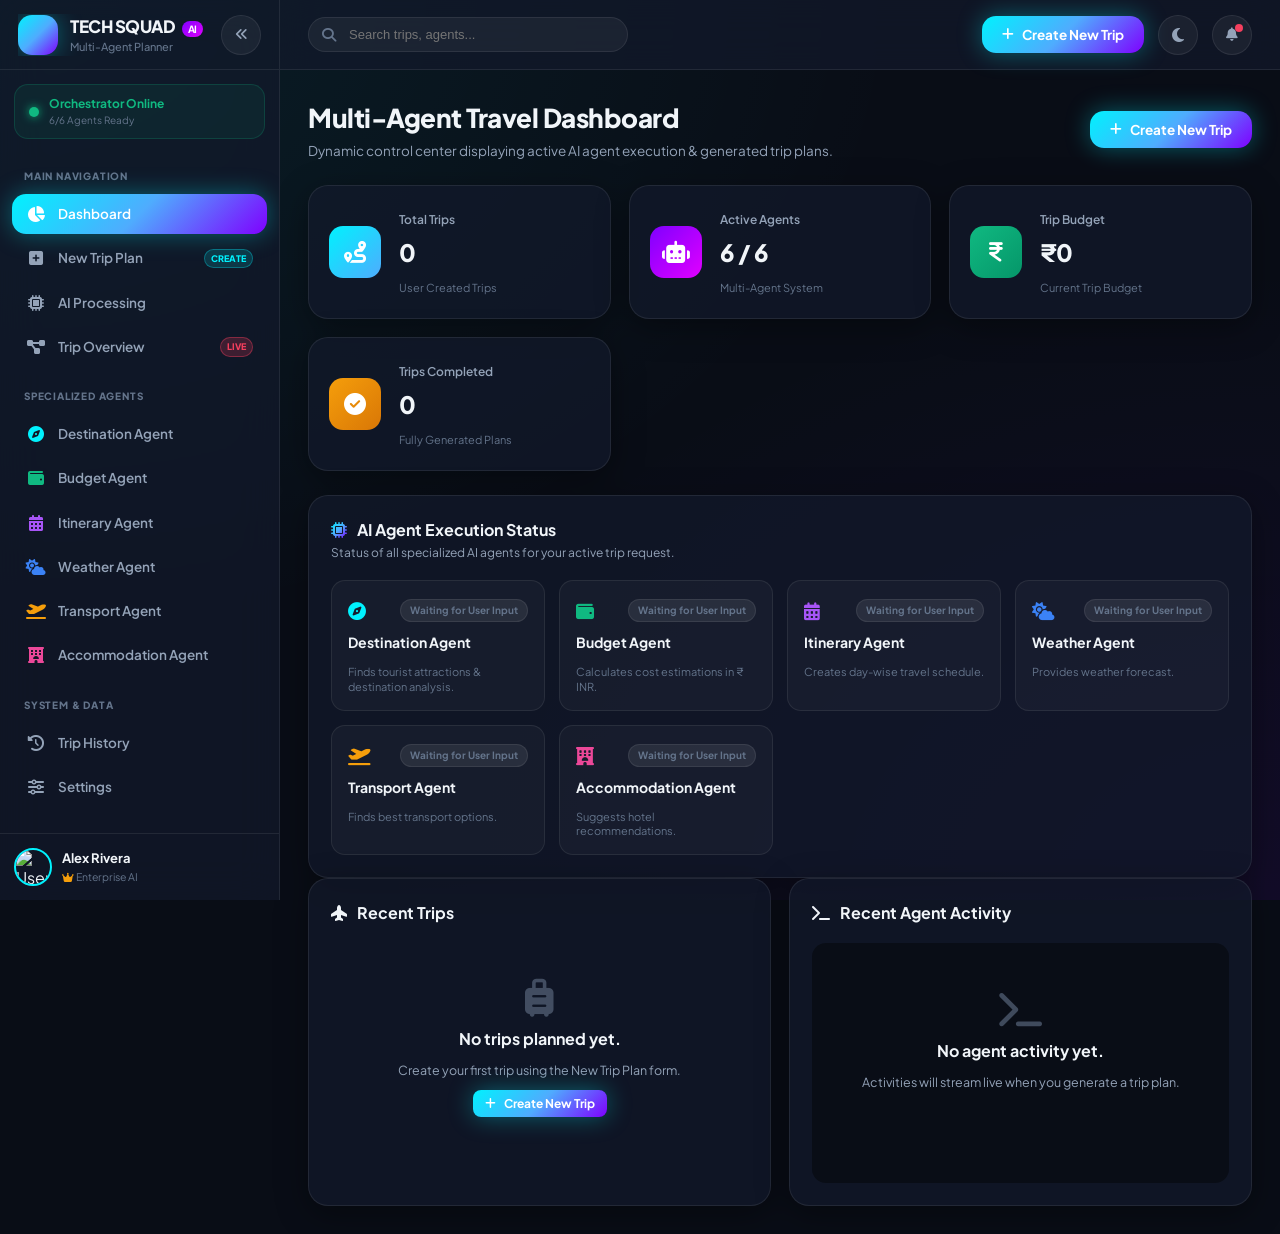
==== frontend/index.html @ a3b78dc8 "Initial commit: Travel Planning AI Multi-Agent SaaS application with TECH SQUAD branding" ====
<!DOCTYPE html>
<html lang="en" data-theme="dark">
<head>
  <meta charset="UTF-8">
  <meta name="viewport" content="width=device-width, initial-scale=1.0">
  <title>Travel Planning using Agentic AI | Enterprise Multi-Agent SaaS</title>
  <meta name="description" content="AI-Powered Multi-Agent Travel Planner coordinating Destination, Budget, Itinerary, Weather, Transport, and Accommodation AI agents.">
  
  <!-- Fonts -->
  <link rel="preconnect" href="https://fonts.googleapis.com">
  <link rel="preconnect" href="https://fonts.gstatic.com" crossorigin>
  <link href="https://fonts.googleapis.com/css2?family=Plus+Jakarta+Sans:wght@300;400;500;600;700;800&family=JetBrains+Mono:wght@400;500;600&display=swap" rel="stylesheet">
  
  <!-- FontAwesome Icons -->
  <link rel="stylesheet" href="https://cdnjs.cloudflare.com/ajax/libs/font-awesome/6.5.1/css/all.min.css">
  
  <!-- Leaflet CSS for Satellite Maps -->
  <link rel="stylesheet" href="https://unpkg.com/leaflet@1.9.4/dist/leaflet.css" integrity="sha256-p4NxAoJBhIIN+hmNHrzRCf9tD/miZyoHS5obTRR9BMY=" crossorigin=""/>
  
  <!-- Custom Styles -->
  <link rel="stylesheet" href="styles.css">
</head>
<body>

  <!-- App Wrapper -->
  <div class="app-layout">
    
    <!-- SIDEBAR MENU -->
    <aside class="sidebar" id="sidebar">
      <div class="sidebar-header">
        <div class="logo-box">
          <div class="logo-icon"><i class="fa-solid fa-brain-circuit"></i></div>
          <div class="logo-text">
            <span class="brand-title">TECH SQUAD <span class="badge-ai">AI</span></span>
            <span class="brand-subtitle">Multi-Agent Planner</span>
          </div>
        </div>
        <button class="btn-icon sidebar-toggle" id="sidebarToggleBtn" title="Toggle Sidebar">
          <i class="fa-solid fa-angles-left"></i>
        </button>
      </div>

      <div class="sidebar-status-banner">
        <div class="status-indicator online"></div>
        <div class="status-info">
          <span class="status-title">Orchestrator Online</span>
          <span class="status-sub">6/6 Agents Ready</span>
        </div>
      </div>

      <nav class="sidebar-nav">
        <div class="nav-section">
          <span class="nav-section-title">MAIN NAVIGATION</span>
          <a href="#" class="nav-item active" data-view="dashboard">
            <i class="fa-solid fa-chart-pie nav-icon"></i>
            <span class="nav-label">Dashboard</span>
          </a>
          <a href="#" class="nav-item" data-view="new-plan">
            <i class="fa-solid fa-square-plus nav-icon text-cyan"></i>
            <span class="nav-label">New Trip Plan</span>
            <span class="badge-live" style="background: rgba(0,242,254,0.15); color: var(--color-primary); border-color: rgba(0,242,254,0.3);">CREATE</span>
          </a>
          <a href="#" class="nav-item" data-view="processing">
            <i class="fa-solid fa-microchip nav-icon text-cyan"></i>
            <span class="nav-label">AI Processing</span>
          </a>
          <a href="#" class="nav-item" data-view="controller">
            <i class="fa-solid fa-diagram-project nav-icon"></i>
            <span class="nav-label">Trip Overview</span>
            <span class="badge-live">LIVE</span>
          </a>
        </div>

        <div class="nav-section">
          <span class="nav-section-title">SPECIALIZED AGENTS</span>
          <a href="#" class="nav-item" data-view="agent-destination">
            <i class="fa-solid fa-compass nav-icon agent-color-dest"></i>
            <span class="nav-label">Destination Agent</span>
          </a>
          <a href="#" class="nav-item" data-view="agent-budget">
            <i class="fa-solid fa-wallet nav-icon agent-color-budget"></i>
            <span class="nav-label">Budget Agent</span>
          </a>
          <a href="#" class="nav-item" data-view="agent-itinerary">
            <i class="fa-solid fa-calendar-days nav-icon agent-color-itin"></i>
            <span class="nav-label">Itinerary Agent</span>
          </a>
          <a href="#" class="nav-item" data-view="agent-weather">
            <i class="fa-solid fa-cloud-sun nav-icon agent-color-weather"></i>
            <span class="nav-label">Weather Agent</span>
          </a>
          <a href="#" class="nav-item" data-view="agent-transport">
            <i class="fa-solid fa-plane-departure nav-icon agent-color-transport"></i>
            <span class="nav-label">Transport Agent</span>
          </a>
          <a href="#" class="nav-item" data-view="agent-accommodation">
            <i class="fa-solid fa-hotel nav-icon agent-color-hotel"></i>
            <span class="nav-label">Accommodation Agent</span>
          </a>
        </div>

        <div class="nav-section">
          <span class="nav-section-title">SYSTEM & DATA</span>
          <a href="#" class="nav-item" data-view="history">
            <i class="fa-solid fa-clock-rotate-left nav-icon"></i>
            <span class="nav-label">Trip History</span>
          </a>
          <a href="#" class="nav-item" data-view="settings">
            <i class="fa-solid fa-sliders nav-icon"></i>
            <span class="nav-label">Settings</span>
          </a>
        </div>
      </nav>

      <div class="sidebar-footer">
        <div class="user-pill">
          <img src="https://images.unsplash.com/photo-1534528741775-53994a69daeb?w=100&auto=format&fit=crop&q=80" alt="User Avatar" class="user-avatar">
          <div class="user-meta">
            <span class="user-name">Alex Rivera</span>
            <span class="user-plan"><i class="fa-solid fa-crown gold-icon"></i> Enterprise AI</span>
          </div>
        </div>
      </div>
    </aside>

    <!-- MAIN CONTENT AREA -->
    <main class="main-content">
      
      <!-- TOP NAVBAR -->
      <header class="top-navbar">
        <div class="navbar-left">
          <button class="mobile-menu-btn" id="mobileMenuBtn">
            <i class="fa-solid fa-bars"></i>
          </button>
          <div class="search-bar-wrapper">
            <i class="fa-solid fa-magnifying-glass search-icon"></i>
            <input type="text" id="globalSearchInput" placeholder="Search trips, agents..." />
          </div>
        </div>

        <div class="navbar-right">
          <button class="btn btn-primary-gradient header-action-btn nav-trigger" data-target="new-plan">
            <i class="fa-solid fa-plus"></i>
            <span>Create New Trip</span>
          </button>

          <div class="theme-toggle-box" id="themeToggleBtn" title="Toggle Dark/Light Mode">
            <i class="fa-solid fa-moon dark-icon"></i>
            <i class="fa-solid fa-sun light-icon"></i>
          </div>

          <div class="notification-dropdown-wrapper">
            <button class="btn-icon icon-badge" id="notificationBtn" title="Notifications">
              <i class="fa-solid fa-bell"></i>
              <span class="badge-dot"></span>
            </button>
          </div>
        </div>
      </header>

      <!-- VIEWS CONTAINER -->
      <div class="view-viewport">

        <!-- 0. NEW TRIP PLAN PAGE (ENTERPRISE TRAVEL BOOKING UI) -->
        <section class="app-view" id="view-new-plan">
          <div class="view-header-enterprise">
            <div class="header-left">
              <div class="title-with-badge">
                <h1 class="view-title">New Trip Plan</h1>
                <span class="badge-enterprise"><i class="fa-solid fa-bolt"></i> Enterprise AI Booking UI</span>
              </div>
              <p class="view-subtitle">Customize your trip preferences. Completed in under 60 seconds with Multi-Agent AI.</p>
            </div>
            <div class="header-right-stats">
              <div class="quick-stat-pill">
                <i class="fa-solid fa-clock-rotate-left"></i>
                <span>Est. Time: <strong>&lt; 1 min</strong></span>
              </div>
              <div class="quick-stat-pill cyan-glow">
                <i class="fa-solid fa-microchip"></i>
                <span>6 AI Agents Online</span>
              </div>
            </div>
          </div>

          <!-- Two Column Main Grid -->
          <div class="new-plan-grid">
            
            <!-- LEFT COLUMN: COMPACT FORM WITH 4 SECTIONS -->
            <div class="new-plan-form-column">
              
              <!-- SECTION 1: TRIP DETAILS -->
              <div class="glass-card form-section-card-compact section-glow-blue">
                <div class="section-card-header">
                  <div class="section-badge-num">1</div>
                  <div>
                    <h3 class="section-card-title">Trip Details</h3>
                    <p class="section-card-sub">Choose your target destination &amp; trip duration</p>
                  </div>
                </div>

                <div class="form-grid-2 mt-3">
                  <!-- Destination Input -->
                  <div class="form-group">
                    <label class="form-label-compact"><i class="fa-solid fa-location-dot icon-gradient"></i> Destination</label>
                    <div class="input-with-icon">
                      <i class="fa-solid fa-magnifying-glass input-icon-left"></i>
                      <input type="text" id="npDestination" class="form-control-compact" placeholder="e.g. Goa, Manali, Paris..." value="" autocomplete="off">
                    </div>
                    <!-- Popular Destination Chips -->
                    <div class="popular-dest-wrapper mt-2">
                      <span class="chips-label">Popular:</span>
                      <div class="chips-row" id="popularDestChips">
                        <button type="button" class="dest-chip" data-dest="Goa"><i class="fa-solid fa-umbrella-beach"></i> Goa</button>
                        <button type="button" class="dest-chip" data-dest="Manali"><i class="fa-solid fa-mountain"></i> Manali</button>
                        <button type="button" class="dest-chip" data-dest="Kerala"><i class="fa-solid fa-water"></i> Kerala</button>
                        <button type="button" class="dest-chip" data-dest="Jaipur"><i class="fa-solid fa-chess-castle"></i> Jaipur</button>
                        <button type="button" class="dest-chip" data-dest="Udaipur"><i class="fa-solid fa-synagogue"></i> Udaipur</button>
                      </div>
                    </div>
                  </div>

                  <!-- Number of Days Stepper -->
                  <div class="form-group">
                    <label class="form-label-compact"><i class="fa-solid fa-calendar-days icon-gradient"></i> Number of Days</label>
                    <div class="stepper-box">
                      <button type="button" class="btn-stepper" id="btnDaysMinus" title="Decrease days"><i class="fa-solid fa-minus"></i></button>
                      <input type="number" id="npDays" class="stepper-input" value="5" min="1" max="14" readonly>
                      <button type="button" class="btn-stepper" id="btnDaysPlus" title="Increase days"><i class="fa-solid fa-plus"></i></button>
                    </div>
                    <span class="stepper-hint">Min 1 • Max 14 Days</span>
                  </div>
                </div>
              </div>

              <!-- SECTION 2: BUDGET & TRAVELERS -->
              <div class="glass-card form-section-card-compact section-glow-purple mt-3">
                <div class="section-card-header">
                  <div class="section-badge-num badge-purple">2</div>
                  <div>
                    <h3 class="section-card-title">Budget &amp; Travelers</h3>
                    <p class="section-card-sub">Set estimated expenditure and group size</p>
                  </div>
                </div>

                <div class="form-grid-2 mt-3">
                  <!-- Budget Input -->
                  <div class="form-group">
                    <label class="form-label-compact"><i class="fa-solid fa-indian-rupee-sign icon-gradient-purple"></i> Budget (INR ₹)</label>
                    <div class="input-with-icon">
                      <span class="currency-symbol">₹</span>
                      <input type="number" id="npBudget" class="form-control-compact pl-currency" placeholder="Enter budget" value="50000" step="5000" min="5000">
                    </div>
                    <!-- Budget Preset Buttons -->
                    <div class="budget-presets-row mt-2" id="budgetPresets">
                      <button type="button" class="preset-btn" data-value="20000">₹20,000</button>
                      <button type="button" class="preset-btn" data-value="35000">₹35,000</button>
                      <button type="button" class="preset-btn active" data-value="50000">₹50,000</button>
                      <button type="button" class="preset-btn" data-value="75000">₹75,000</button>
                      <button type="button" class="preset-btn" data-value="100000">₹1,00,000</button>
                    </div>
                  </div>

                  <!-- Travelers Stepper -->
                  <div class="form-group">
                    <label class="form-label-compact"><i class="fa-solid fa-users icon-gradient-purple"></i> Travelers</label>
                    <div class="stepper-box">
                      <button type="button" class="btn-stepper" id="btnTravelersMinus" title="Decrease travelers"><i class="fa-solid fa-minus"></i></button>
                      <input type="number" id="npTravelers" class="stepper-input" value="2" min="1" max="20" readonly>
                      <button type="button" class="btn-stepper" id="btnTravelersPlus" title="Increase travelers"><i class="fa-solid fa-plus"></i></button>
                    </div>
                    <span class="stepper-hint">Solo, Couple or Group</span>
                  </div>
                </div>
              </div>

              <!-- SECTION 3: TRAVEL STYLE -->
              <div class="glass-card form-section-card-compact section-glow-cyan mt-3">
                <div class="section-card-header">
                  <div class="section-badge-num badge-cyan">3</div>
                  <div>
                    <h3 class="section-card-title">Travel Style</h3>
                    <p class="section-card-sub">Select your comfort &amp; experience tier (Select 1)</p>
                  </div>
                </div>

                <div class="travel-style-cards-grid mt-3" id="travelStyleCards">
                  <div class="style-card" data-style="Budget">
                    <div class="style-card-radio"></div>
                    <div class="style-card-icon"><i class="fa-solid fa-piggy-bank"></i></div>
                    <div class="style-card-info">
                      <h4 class="style-card-title">Budget</h4>
                      <p class="style-card-desc">Cost-effective stays, local transport &amp; street food delights.</p>
                    </div>
                  </div>

                  <div class="style-card active" data-style="Standard">
                    <div class="style-card-radio"><i class="fa-solid fa-check"></i></div>
                    <div class="style-card-icon"><i class="fa-solid fa-plane"></i></div>
                    <div class="style-card-info">
                      <h4 class="style-card-title">Standard</h4>
                      <p class="style-card-desc">Balanced comfort 3-4★ hotels &amp; private cabs.</p>
                    </div>
                  </div>

                  <div class="style-card" data-style="Luxury">
                    <div class="style-card-radio"></div>
                    <div class="style-card-icon"><i class="fa-solid fa-crown"></i></div>
                    <div class="style-card-info">
                      <h4 class="style-card-title">Luxury</h4>
                      <p class="style-card-desc">5★ Resorts, VIP private transfers &amp; fine dining.</p>
                    </div>
                  </div>
                </div>
              </div>

              <!-- SECTION 4: INTERESTS -->
              <div class="glass-card form-section-card-compact section-glow-pink mt-3">
                <div class="section-card-header">
                  <div class="section-badge-num badge-pink">4</div>
                  <div class="header-flex-between flex-1">
                    <div>
                      <h3 class="section-card-title">Interests</h3>
                      <p class="section-card-sub">Select your favorite activities (Maximum 5)</p>
                    </div>
                    <span class="selection-counter-badge" id="interestsCounter">0 / 5 selected</span>
                  </div>
                </div>

                <div class="interests-chips-grid mt-3" id="interestsContainer">
                  <button type="button" class="interest-chip" data-interest="Nature"><i class="fa-solid fa-tree"></i> Nature</button>
                  <button type="button" class="interest-chip" data-interest="Adventure"><i class="fa-solid fa-person-hiking"></i> Adventure</button>
                  <button type="button" class="interest-chip" data-interest="Beach"><i class="fa-solid fa-umbrella-beach"></i> Beach</button>
                  <button type="button" class="interest-chip" data-interest="Food"><i class="fa-solid fa-utensils"></i> Food</button>
                  <button type="button" class="interest-chip" data-interest="Shopping"><i class="fa-solid fa-bag-shopping"></i> Shopping</button>
                  <button type="button" class="interest-chip" data-interest="Photography"><i class="fa-solid fa-camera"></i> Photography</button>
                  <button type="button" class="interest-chip" data-interest="Historical"><i class="fa-solid fa-landmark"></i> Historical</button>
                  <button type="button" class="interest-chip" data-interest="Nightlife"><i class="fa-solid fa-martini-glass-citrus"></i> Nightlife</button>
                  <button type="button" class="interest-chip" data-interest="Wildlife"><i class="fa-solid fa-hippo"></i> Wildlife</button>
                </div>
              </div>

              <!-- FORM VALIDATION ALERT BOX -->
              <div id="npValidationAlert" class="validation-alert-banner mt-3" style="display: none;"></div>

              <!-- SINGLE PRIMARY SUBMIT BUTTON -->
              <div class="new-plan-bottom-bar mt-4">
                <button class="btn btn-primary-gradient btn-lg glow-btn generate-submit-btn w-100" id="npGenerateBtn">
                  <i class="fa-solid fa-wand-magic-sparkles"></i> Generate AI Travel Plan
                </button>
              </div>

            </div>

            <!-- RIGHT PANEL: 6 AI AGENT CARDS -->
            <div class="new-plan-right-panel">
              <div class="agents-ready-list">
                <div class="glass-card ready-agent-card">
                  <div class="ready-agent-left">
                    <span class="agent-icon agent-color-dest"><i class="fa-solid fa-compass"></i></span>
                    <div>
                      <h4 class="ready-agent-title">Destination Agent</h4>
                      <p class="ready-agent-desc">Attractions &amp; scenic spot analysis</p>
                    </div>
                  </div>
                  <span class="status-pill-ready"><i class="fa-solid fa-circle"></i> Ready</span>
                </div>

                <div class="glass-card ready-agent-card">
                  <div class="ready-agent-left">
                    <span class="agent-icon agent-color-budget"><i class="fa-solid fa-wallet"></i></span>
                    <div>
                      <h4 class="ready-agent-title">Budget Agent</h4>
                      <p class="ready-agent-desc">Calculates cost estimations in ₹ INR</p>
                    </div>
                  </div>
                  <span class="status-pill-ready"><i class="fa-solid fa-circle"></i> Ready</span>
                </div>

                <div class="glass-card ready-agent-card">
                  <div class="ready-agent-left">
                    <span class="agent-icon agent-color-itin"><i class="fa-solid fa-calendar-days"></i></span>
                    <div>
                      <h4 class="ready-agent-title">Itinerary Agent</h4>
                      <p class="ready-agent-desc">Creates day-wise travel schedule</p>
                    </div>
                  </div>
                  <span class="status-pill-ready"><i class="fa-solid fa-circle"></i> Ready</span>
                </div>

                <div class="glass-card ready-agent-card">
                  <div class="ready-agent-left">
                    <span class="agent-icon agent-color-weather"><i class="fa-solid fa-cloud-sun"></i></span>
                    <div>
                      <h4 class="ready-agent-title">Weather Agent</h4>
                      <p class="ready-agent-desc">Provides micro-climate forecast</p>
                    </div>
                  </div>
                  <span class="status-pill-ready"><i class="fa-solid fa-circle"></i> Ready</span>
                </div>

                <div class="glass-card ready-agent-card">
                  <div class="ready-agent-left">
                    <span class="agent-icon agent-color-transport"><i class="fa-solid fa-plane-departure"></i></span>
                    <div>
                      <h4 class="ready-agent-title">Transport Agent</h4>
                      <p class="ready-agent-desc">Finds optimal flight/train routes</p>
                    </div>
                  </div>
                  <span class="status-pill-ready"><i class="fa-solid fa-circle"></i> Ready</span>
                </div>

                <div class="glass-card ready-agent-card">
                  <div class="ready-agent-left">
                    <span class="agent-icon agent-color-hotel"><i class="fa-solid fa-hotel"></i></span>
                    <div>
                      <h4 class="ready-agent-title">Accommodation Agent</h4>
                      <p class="ready-agent-desc">Matches top hotel recommendations</p>
                    </div>
                  </div>
                  <span class="status-pill-ready"><i class="fa-solid fa-circle"></i> Ready</span>
                </div>
              </div>
            </div>

          </div>
        </section>

        <!-- PAGE 2: PROFESSIONAL AI PROCESSING SCREEN -->
        <section class="app-view" id="view-processing">
          <div class="processing-page-container">
            
            <div class="processing-header text-center">
              <span class="badge-live mb-2" style="background: rgba(0,242,254,0.15); color: var(--color-primary); border-color: rgba(0,242,254,0.3);">
                <i class="fa-solid fa-brain-circuit fa-spin"></i> MULTI-AGENT EXECUTION IN PROGRESS
              </span>
              <h1 class="processing-title">Creating Your AI Travel Plan</h1>
              <p class="processing-subtitle">Our Multi-Agent AI System is analyzing your trip.</p>
            </div>

            <!-- Large Circular Loading Animation -->
            <div class="circular-loader-wrapper mt-4">
              <div class="circular-loader-ring">
                <div class="inner-pulse"></div>
                <div class="loader-content">
                  <i class="fa-solid fa-brain-circuit loader-brain-icon"></i>
                  <span class="loader-pct font-mono" id="procProgressPct">0%</span>
                </div>
              </div>
            </div>

            <!-- Progress Bar (0% -> 100%) -->
            <div class="proc-progress-container mt-4">
              <div class="proc-progress-bar-track">
                <div class="proc-progress-bar-fill" id="procProgressBar" style="width: 0%;"></div>
              </div>
              <div class="proc-progress-meta font-mono mt-2">
                <span id="procStatusText">Initializing Multi-Agent Controller...</span>
                <span id="procTripIdTag" class="text-cyan">Trip ID: --</span>
              </div>
            </div>

            <!-- Six Agents + Controller Workflow Execution Grid -->
            <div class="agents-processing-grid mt-5">
              
              <!-- 1. Multi-Agent Controller -->
              <div class="glass-card proc-agent-card waiting" id="proc-agent-controller">
                <div class="proc-agent-header">
                  <div class="proc-agent-left">
                    <span class="proc-agent-icon cyan-gradient"><i class="fa-solid fa-diagram-project"></i></span>
                    <div>
                      <h4 class="proc-agent-name">Multi-Agent Controller</h4>
                      <span class="proc-agent-sub">System Orchestrator</span>
                    </div>
                  </div>
                  <div class="proc-agent-state" id="proc-state-controller">
                    <span class="state-pill state-waiting"><i class="fa-regular fa-clock"></i> Waiting</span>
                  </div>
                </div>
              </div>

              <!-- 2. Destination Agent -->
              <div class="glass-card proc-agent-card waiting" id="proc-agent-dest">
                <div class="proc-agent-header">
                  <div class="proc-agent-left">
                    <span class="proc-agent-icon agent-color-dest"><i class="fa-solid fa-compass"></i></span>
                    <div>
                      <h4 class="proc-agent-name">Destination Agent</h4>
                      <span class="proc-agent-sub">Attraction &amp; Landmark Discovery</span>
                    </div>
                  </div>
                  <div class="proc-agent-state" id="proc-state-dest">
                    <span class="state-pill state-waiting"><i class="fa-regular fa-clock"></i> Waiting</span>
                  </div>
                </div>
              </div>

              <!-- 3. Budget Agent -->
              <div class="glass-card proc-agent-card waiting" id="proc-agent-budget">
                <div class="proc-agent-header">
                  <div class="proc-agent-left">
                    <span class="proc-agent-icon agent-color-budget"><i class="fa-solid fa-wallet"></i></span>
                    <div>
                      <h4 class="proc-agent-name">Budget Agent</h4>
                      <span class="proc-agent-sub">Cost Estimation &amp; INR Breakdown</span>
                    </div>
                  </div>
                  <div class="proc-agent-state" id="proc-state-budget">
                    <span class="state-pill state-waiting"><i class="fa-regular fa-clock"></i> Waiting</span>
                  </div>
                </div>
              </div>

              <!-- 4. Weather Agent -->
              <div class="glass-card proc-agent-card waiting" id="proc-agent-weather">
                <div class="proc-agent-header">
                  <div class="proc-agent-left">
                    <span class="proc-agent-icon agent-color-weather"><i class="fa-solid fa-cloud-sun"></i></span>
                    <div>
                      <h4 class="proc-agent-name">Weather Agent</h4>
                      <span class="proc-agent-sub">Climate &amp; Forecast Analysis</span>
                    </div>
                  </div>
                  <div class="proc-agent-state" id="proc-state-weather">
                    <span class="state-pill state-waiting"><i class="fa-regular fa-clock"></i> Waiting</span>
                  </div>
                </div>
              </div>

              <!-- 5. Transport Agent -->
              <div class="glass-card proc-agent-card waiting" id="proc-agent-transport">
                <div class="proc-agent-header">
                  <div class="proc-agent-left">
                    <span class="proc-agent-icon agent-color-transport"><i class="fa-solid fa-plane-departure"></i></span>
                    <div>
                      <h4 class="proc-agent-name">Transport Agent</h4>
                      <span class="proc-agent-sub">Route &amp; Transit Optimization</span>
                    </div>
                  </div>
                  <div class="proc-agent-state" id="proc-state-transport">
                    <span class="state-pill state-waiting"><i class="fa-regular fa-clock"></i> Waiting</span>
                  </div>
                </div>
              </div>

              <!-- 6. Accommodation Agent -->
              <div class="glass-card proc-agent-card waiting" id="proc-agent-hotel">
                <div class="proc-agent-header">
                  <div class="proc-agent-left">
                    <span class="proc-agent-icon agent-color-hotel"><i class="fa-solid fa-hotel"></i></span>
                    <div>
                      <h4 class="proc-agent-name">Accommodation Agent</h4>
                      <span class="proc-agent-sub">Hotel &amp; Resort Selection</span>
                    </div>
                  </div>
                  <div class="proc-agent-state" id="proc-state-hotel">
                    <span class="state-pill state-waiting"><i class="fa-regular fa-clock"></i> Waiting</span>
                  </div>
                </div>
              </div>

              <!-- 7. Itinerary Agent -->
              <div class="glass-card proc-agent-card waiting" id="proc-agent-itin">
                <div class="proc-agent-header">
                  <div class="proc-agent-left">
                    <span class="proc-agent-icon agent-color-itin"><i class="fa-solid fa-calendar-days"></i></span>
                    <div>
                      <h4 class="proc-agent-name">Itinerary Agent</h4>
                      <span class="proc-agent-sub">Day-Wise Schedule Synthesis</span>
                    </div>
                  </div>
                  <div class="proc-agent-state" id="proc-state-itin">
                    <span class="state-pill state-waiting"><i class="fa-regular fa-clock"></i> Waiting</span>
                  </div>
                </div>
              </div>

            </div>

          </div>
        </section>


        <!-- 1. DYNAMIC DASHBOARD VIEW -->
        <section class="app-view active" id="view-dashboard">
          <div class="view-header">
            <div>
              <h1 class="view-title">Multi-Agent Travel Dashboard</h1>
              <p class="view-subtitle">Dynamic control center displaying active AI agent execution & generated trip plans.</p>
            </div>
            <button class="btn btn-primary-gradient nav-trigger" data-target="new-plan">
              <i class="fa-solid fa-plus"></i> Create New Trip
            </button>
          </div>

          <!-- Top Metric Cards -->
          <div class="metrics-grid">
            <div class="glass-card metric-card">
              <div class="metric-icon-box cyan-gradient">
                <i class="fa-solid fa-route"></i>
              </div>
              <div class="metric-body">
                <span class="metric-label">Total Trips</span>
                <div class="metric-value-group">
                  <h2 class="metric-value" id="dashTotalTrips">0</h2>
                </div>
                <span class="metric-sub">User Created Trips</span>
              </div>
            </div>

            <div class="glass-card metric-card">
              <div class="metric-icon-box purple-gradient">
                <i class="fa-solid fa-robot"></i>
              </div>
              <div class="metric-body">
                <span class="metric-label">Active Agents</span>
                <div class="metric-value-group">
                  <h2 class="metric-value" id="dashActiveAgents">6 / 6</h2>
                </div>
                <span class="metric-sub">Multi-Agent System</span>
              </div>
            </div>

            <div class="glass-card metric-card">
              <div class="metric-icon-box emerald-gradient">
                <i class="fa-solid fa-indian-rupee-sign"></i>
              </div>
              <div class="metric-body">
                <span class="metric-label">Trip Budget</span>
                <div class="metric-value-group">
                  <h2 class="metric-value" id="dashTotalBudget">₹0</h2>
                </div>
                <span class="metric-sub">Current Trip Budget</span>
              </div>
            </div>

            <div class="glass-card metric-card">
              <div class="metric-icon-box gold-gradient">
                <i class="fa-solid fa-circle-check"></i>
              </div>
              <div class="metric-body">
                <span class="metric-label">Trips Completed</span>
                <div class="metric-value-group">
                  <h2 class="metric-value" id="dashTripsCompleted">0</h2>
                </div>
                <span class="metric-sub">Fully Generated Plans</span>
              </div>
            </div>
          </div>

          <!-- Active Generated Trip Banner -->
          <div id="dashActiveTripBanner" style="display: none;" class="mb-4">
            <!-- Dynamically populated -->
          </div>

          <!-- AI Agent Execution Status Cards Section -->
          <div class="glass-card section-card">
            <div class="card-header-bar">
              <div>
                <h3 class="card-title"><i class="fa-solid fa-microchip gradient-text"></i> AI Agent Execution Status</h3>
                <p class="card-desc">Status of all specialized AI agents for your active trip request.</p>
              </div>
            </div>

            <div class="agents-status-grid">
              <div class="agent-status-tile" id="dashAgentTile-dest" onclick="switchView('agent-destination')">
                <div class="tile-header">
                  <span class="tile-icon agent-color-dest"><i class="fa-solid fa-compass"></i></span>
                  <span class="status-badge-dynamic waiting" id="dashAgentBadge-dest">Waiting for User Input</span>
                </div>
                <h4 class="tile-title">Destination Agent</h4>
                <p class="tile-desc-sub">Finds tourist attractions & destination analysis.</p>
              </div>

              <div class="agent-status-tile" id="dashAgentTile-budget" onclick="switchView('agent-budget')">
                <div class="tile-header">
                  <span class="tile-icon agent-color-budget"><i class="fa-solid fa-wallet"></i></span>
                  <span class="status-badge-dynamic waiting" id="dashAgentBadge-budget">Waiting for User Input</span>
                </div>
                <h4 class="tile-title">Budget Agent</h4>
                <p class="tile-desc-sub">Calculates cost estimations in ₹ INR.</p>
              </div>

              <div class="agent-status-tile" id="dashAgentTile-itin" onclick="switchView('agent-itinerary')">
                <div class="tile-header">
                  <span class="tile-icon agent-color-itin"><i class="fa-solid fa-calendar-days"></i></span>
                  <span class="status-badge-dynamic waiting" id="dashAgentBadge-itin">Waiting for User Input</span>
                </div>
                <h4 class="tile-title">Itinerary Agent</h4>
                <p class="tile-desc-sub">Creates day-wise travel schedule.</p>
              </div>

              <div class="agent-status-tile" id="dashAgentTile-weather" onclick="switchView('agent-weather')">
                <div class="tile-header">
                  <span class="tile-icon agent-color-weather"><i class="fa-solid fa-cloud-sun"></i></span>
                  <span class="status-badge-dynamic waiting" id="dashAgentBadge-weather">Waiting for User Input</span>
                </div>
                <h4 class="tile-title">Weather Agent</h4>
                <p class="tile-desc-sub">Provides weather forecast.</p>
              </div>

              <div class="agent-status-tile" id="dashAgentTile-transport" onclick="switchView('agent-transport')">
                <div class="tile-header">
                  <span class="tile-icon agent-color-transport"><i class="fa-solid fa-plane-departure"></i></span>
                  <span class="status-badge-dynamic waiting" id="dashAgentBadge-transport">Waiting for User Input</span>
                </div>
                <h4 class="tile-title">Transport Agent</h4>
                <p class="tile-desc-sub">Finds best transport options.</p>
              </div>

              <div class="agent-status-tile" id="dashAgentTile-hotel" onclick="switchView('agent-accommodation')">
                <div class="tile-header">
                  <span class="tile-icon agent-color-hotel"><i class="fa-solid fa-hotel"></i></span>
                  <span class="status-badge-dynamic waiting" id="dashAgentBadge-hotel">Waiting for User Input</span>
                </div>
                <h4 class="tile-title">Accommodation Agent</h4>
                <p class="tile-desc-sub">Suggests hotel recommendations.</p>
              </div>
            </div>
          </div>

          <!-- Dynamic Lower Grid -->
          <div class="dashboard-lower-grid mt-4">
            
            <!-- Recent Trips Section -->
            <div class="glass-card section-card">
              <div class="card-header-bar">
                <h3 class="card-title"><i class="fa-solid fa-plane-up"></i> Recent Trips</h3>
              </div>
              <div id="dashRecentTripsContainer">
                <div class="empty-state-box">
                  <i class="fa-solid fa-suitcase-rolling empty-state-icon"></i>
                  <h4 class="empty-state-title">No trips planned yet.</h4>
                  <p class="empty-state-desc">Create your first trip using the New Trip Plan form.</p>
                  <button class="btn btn-primary-gradient btn-sm mt-3 nav-trigger" data-target="new-plan">
                    <i class="fa-solid fa-plus"></i> Create New Trip
                  </button>
                </div>
              </div>
            </div>

            <!-- Recent Agent Activity Section -->
            <div class="glass-card section-card">
              <div class="card-header-bar">
                <h3 class="card-title"><i class="fa-solid fa-terminal"></i> Recent Agent Activity</h3>
              </div>
              <div id="dashActivityLogContainer" class="activity-log-stream font-mono">
                <div class="empty-state-box py-4">
                  <i class="fa-solid fa-terminal empty-state-icon"></i>
                  <h4 class="empty-state-title">No agent activity yet.</h4>
                  <p class="empty-state-desc">Activities will stream live when you generate a trip plan.</p>
                </div>
              </div>
            </div>

          </div>
        </section>


        <!-- 2. TRIP OVERVIEW PAGE -->
        <section class="app-view" id="view-controller">
          <div class="view-header">
            <div>
              <h1 class="view-title">Trip Overview</h1>
              <p class="view-subtitle">Review your trip details before viewing AI-generated results.</p>
            </div>
            <button class="btn btn-primary-gradient nav-trigger" data-target="new-plan">
              <i class="fa-solid fa-plus"></i> Create New Trip
            </button>
          </div>

          <!-- SECTION 1: TRIP SUMMARY CARD (TWO COLUMN LAYOUT) -->
          <div class="glass-card section-card mb-4">
            <div class="card-header-bar">
              <h3 class="card-title"><i class="fa-solid fa-clipboard-list gradient-text"></i> Trip Summary</h3>
              <span class="badge-sub" id="overviewStatusBadge">Awaiting Plan</span>
            </div>

            <div class="overview-summary-grid mt-3" id="overviewTripSummaryContainer">
              <!-- Dynamically populated in 2-column layout -->
            </div>
          </div>

          <!-- SECTION 2: AI AGENT STATUS (6 MODERN CARDS) -->
          <div class="mb-4">
            <div class="section-title-bar mb-3">
              <h3 class="card-title"><i class="fa-solid fa-microchip gradient-text"></i> AI Agent Status</h3>
              <p class="card-desc" style="font-size: 13px; color: var(--text-secondary);">Real-time status and output readiness for all six specialized AI agents.</p>
            </div>

            <div class="overview-agents-grid" id="overviewAgentsGrid">
              <!-- 1. Destination Agent -->
              <div class="glass-card overview-agent-card" id="ov-card-dest">
                <div class="ov-agent-header">
                  <div class="ov-agent-left">
                    <span class="ov-agent-icon agent-color-dest"><i class="fa-solid fa-compass"></i></span>
                    <div>
                      <h4 class="ov-agent-name">Destination Agent</h4>
                      <span class="ov-agent-sub">Attraction &amp; Spot Analysis</span>
                    </div>
                  </div>
                  <span class="state-pill state-waiting" id="ov-status-dest"><i class="fa-regular fa-clock"></i> Waiting</span>
                </div>
                <div class="ov-agent-body mt-3">
                  <div class="ov-progress-track">
                    <div class="ov-progress-fill" id="ov-prog-dest" style="width: 0%;"></div>
                  </div>
                  <div class="ov-agent-meta mt-2">
                    <span class="meta-label">Response Time: <strong id="ov-time-dest">--</strong></span>
                    <button class="btn btn-sm btn-glass ov-details-btn" onclick="switchView('agent-destination')">
                      View Details <i class="fa-solid fa-chevron-right"></i>
                    </button>
                  </div>
                </div>
              </div>

              <!-- 2. Budget Agent -->
              <div class="glass-card overview-agent-card" id="ov-card-budget">
                <div class="ov-agent-header">
                  <div class="ov-agent-left">
                    <span class="ov-agent-icon agent-color-budget"><i class="fa-solid fa-wallet"></i></span>
                    <div>
                      <h4 class="ov-agent-name">Budget Agent</h4>
                      <span class="ov-agent-sub">Cost Estimation (₹ INR)</span>
                    </div>
                  </div>
                  <span class="state-pill state-waiting" id="ov-status-budget"><i class="fa-regular fa-clock"></i> Waiting</span>
                </div>
                <div class="ov-agent-body mt-3">
                  <div class="ov-progress-track">
                    <div class="ov-progress-fill" id="ov-prog-budget" style="width: 0%;"></div>
                  </div>
                  <div class="ov-agent-meta mt-2">
                    <span class="meta-label">Response Time: <strong id="ov-time-budget">--</strong></span>
                    <button class="btn btn-sm btn-glass ov-details-btn" onclick="switchView('agent-budget')">
                      View Details <i class="fa-solid fa-chevron-right"></i>
                    </button>
                  </div>
                </div>
              </div>

              <!-- 3. Weather Agent -->
              <div class="glass-card overview-agent-card" id="ov-card-weather">
                <div class="ov-agent-header">
                  <div class="ov-agent-left">
                    <span class="ov-agent-icon agent-color-weather"><i class="fa-solid fa-cloud-sun"></i></span>
                    <div>
                      <h4 class="ov-agent-name">Weather Agent</h4>
                      <span class="ov-agent-sub">Climate &amp; Forecast advisory</span>
                    </div>
                  </div>
                  <span class="state-pill state-waiting" id="ov-status-weather"><i class="fa-regular fa-clock"></i> Waiting</span>
                </div>
                <div class="ov-agent-body mt-3">
                  <div class="ov-progress-track">
                    <div class="ov-progress-fill" id="ov-prog-weather" style="width: 0%;"></div>
                  </div>
                  <div class="ov-agent-meta mt-2">
                    <span class="meta-label">Response Time: <strong id="ov-time-weather">--</strong></span>
                    <button class="btn btn-sm btn-glass ov-details-btn" onclick="switchView('agent-weather')">
                      View Details <i class="fa-solid fa-chevron-right"></i>
                    </button>
                  </div>
                </div>
              </div>

              <!-- 4. Transport Agent -->
              <div class="glass-card overview-agent-card" id="ov-card-transport">
                <div class="ov-agent-header">
                  <div class="ov-agent-left">
                    <span class="ov-agent-icon agent-color-transport"><i class="fa-solid fa-plane-departure"></i></span>
                    <div>
                      <h4 class="ov-agent-name">Transport Agent</h4>
                      <span class="ov-agent-sub">Transit Options &amp; Flights</span>
                    </div>
                  </div>
                  <span class="state-pill state-waiting" id="ov-status-transport"><i class="fa-regular fa-clock"></i> Waiting</span>
                </div>
                <div class="ov-agent-body mt-3">
                  <div class="ov-progress-track">
                    <div class="ov-progress-fill" id="ov-prog-transport" style="width: 0%;"></div>
                  </div>
                  <div class="ov-agent-meta mt-2">
                    <span class="meta-label">Response Time: <strong id="ov-time-transport">--</strong></span>
                    <button class="btn btn-sm btn-glass ov-details-btn" onclick="switchView('agent-transport')">
                      View Details <i class="fa-solid fa-chevron-right"></i>
                    </button>
                  </div>
                </div>
              </div>

              <!-- 5. Accommodation Agent -->
              <div class="glass-card overview-agent-card" id="ov-card-hotel">
                <div class="ov-agent-header">
                  <div class="ov-agent-left">
                    <span class="ov-agent-icon agent-color-hotel"><i class="fa-solid fa-hotel"></i></span>
                    <div>
                      <h4 class="ov-agent-name">Accommodation Agent</h4>
                      <span class="ov-agent-sub">Hotel &amp; Resort Stays</span>
                    </div>
                  </div>
                  <span class="state-pill state-waiting" id="ov-status-hotel"><i class="fa-regular fa-clock"></i> Waiting</span>
                </div>
                <div class="ov-agent-body mt-3">
                  <div class="ov-progress-track">
                    <div class="ov-progress-fill" id="ov-prog-hotel" style="width: 0%;"></div>
                  </div>
                  <div class="ov-agent-meta mt-2">
                    <span class="meta-label">Response Time: <strong id="ov-time-hotel">--</strong></span>
                    <button class="btn btn-sm btn-glass ov-details-btn" onclick="switchView('agent-accommodation')">
                      View Details <i class="fa-solid fa-chevron-right"></i>
                    </button>
                  </div>
                </div>
              </div>

              <!-- 6. Itinerary Agent -->
              <div class="glass-card overview-agent-card" id="ov-card-itin">
                <div class="ov-agent-header">
                  <div class="ov-agent-left">
                    <span class="ov-agent-icon agent-color-itin"><i class="fa-solid fa-calendar-days"></i></span>
                    <div>
                      <h4 class="ov-agent-name">Itinerary Agent</h4>
                      <span class="ov-agent-sub">Day-Wise Plan Schedule</span>
                    </div>
                  </div>
                  <span class="state-pill state-waiting" id="ov-status-itin"><i class="fa-regular fa-clock"></i> Waiting</span>
                </div>
                <div class="ov-agent-body mt-3">
                  <div class="ov-progress-track">
                    <div class="ov-progress-fill" id="ov-prog-itin" style="width: 0%;"></div>
                  </div>
                  <div class="ov-agent-meta mt-2">
                    <span class="meta-label">Response Time: <strong id="ov-time-itin">--</strong></span>
                    <button class="btn btn-sm btn-glass ov-details-btn" onclick="switchView('agent-itinerary')">
                      View Details <i class="fa-solid fa-chevron-right"></i>
                    </button>
                  </div>
                </div>
              </div>
            </div>
          </div>

          <!-- SECTION 3 & SECTION 4 SPLIT CONTAINER -->
          <div class="overview-split-grid mb-4">
            
            <!-- SECTION 3: PLANNING PROGRESS -->
            <div class="glass-card section-card">
              <div class="card-header-bar">
                <h3 class="card-title"><i class="fa-solid fa-chart-line gradient-text"></i> Planning Progress</h3>
                <span class="badge-sub font-mono" id="ovOverallPctTag">0%</span>
              </div>
              <div class="overview-progress-body mt-3">
                <div class="ov-main-progress-track">
                  <div class="ov-main-progress-fill" id="ovMainProgressBar" style="width: 0%;"></div>
                </div>

                <div class="overview-metrics-row mt-4">
                  <div class="ov-metric-pill">
                    <span class="ov-metric-label">Completed Agents</span>
                    <h4 class="ov-metric-value" id="ovCompletedCount">0 / 6</h4>
                  </div>
                  <div class="ov-metric-pill">
                    <span class="ov-metric-label">Current Agent</span>
                    <h4 class="ov-metric-value text-cyan" id="ovCurrentAgentName">None</h4>
                  </div>
                  <div class="ov-metric-pill">
                    <span class="ov-metric-label">Est. Time Remaining</span>
                    <h4 class="ov-metric-value" id="ovTimeRemaining">0s</h4>
                  </div>
                </div>
              </div>
            </div>

            <!-- SECTION 4: LIVE ACTIVITY TIMELINE -->
            <div class="glass-card section-card">
              <div class="card-header-bar">
                <h3 class="card-title"><i class="fa-solid fa-timeline gradient-text"></i> Live Activity Timeline</h3>
              </div>
              <div class="overview-timeline-list mt-3" id="overviewTimelineContainer">
                <!-- Dynamically populated timeline items -->
              </div>
            </div>

          </div>

          <!-- BOTTOM ACTION BAR -->
          <div class="overview-bottom-action-bar">
            <button class="btn btn-primary-gradient btn-lg w-100 glow-btn" id="btnViewGeneratedPlan" disabled>
              <i class="fa-solid fa-map-location-dot"></i> View Generated Travel Plan
            </button>
          </div>

        </section>


        <!-- 3. DESTINATION AGENT PAGE -->
        <section class="app-view" id="view-agent-destination">
          <div class="view-header">
            <div>
              <div class="agent-hero-badge dest-badge"><i class="fa-solid fa-compass"></i> SPECIALIZED AGENT #1</div>
              <h1 class="view-title">Destination Agent</h1>
              <p class="view-subtitle">Finds tourist attractions & destination analysis based on user preferences.</p>
            </div>
          </div>

          <div id="destAgentPageContainer">
            <!-- Dynamically populated -->
          </div>
        </section>


        <!-- 4. BUDGET AGENT PAGE -->
        <section class="app-view" id="view-agent-budget">
          <div class="view-header">
            <div>
              <div class="agent-hero-badge budget-badge"><i class="fa-solid fa-wallet"></i> SPECIALIZED AGENT #2</div>
              <h1 class="view-title">Budget Agent</h1>
              <p class="view-subtitle">Calculates cost estimations in ₹ INR.</p>
            </div>
          </div>

          <div id="budgetAgentPageContainer">
            <!-- Dynamically populated -->
          </div>
        </section>


        <!-- 5. ITINERARY AGENT PAGE -->
        <section class="app-view" id="view-agent-itinerary">
          <div class="view-header">
            <div>
              <div class="agent-hero-badge itin-badge"><i class="fa-solid fa-calendar-days"></i> SPECIALIZED AGENT #3</div>
              <h1 class="view-title">Itinerary Agent</h1>
              <p class="view-subtitle">Creates day-wise travel schedule with <strong>100% unique non-repeating locations</strong>.</p>
            </div>
          </div>

          <div id="itinAgentPageContainer">
            <!-- Dynamically populated -->
          </div>
        </section>


        <!-- 6. WEATHER AGENT PAGE -->
        <section class="app-view" id="view-agent-weather">
          <div class="view-header">
            <div>
              <div class="agent-hero-badge weather-badge"><i class="fa-solid fa-cloud-sun"></i> SPECIALIZED AGENT #4</div>
              <h1 class="view-title">Weather Agent</h1>
              <p class="view-subtitle">Provides weather forecast & climate advisory for your trip.</p>
            </div>
          </div>

          <div id="weatherAgentPageContainer">
            <!-- Dynamically populated -->
          </div>
        </section>


        <!-- 7. TRANSPORT AGENT PAGE -->
        <section class="app-view" id="view-agent-transport">
          <div class="view-header">
            <div>
              <div class="agent-hero-badge transport-badge"><i class="fa-solid fa-plane-departure"></i> SPECIALIZED AGENT #5</div>
              <h1 class="view-title">Transport Agent</h1>
              <p class="view-subtitle">Finds best transport options for your selected route.</p>
            </div>
          </div>

          <div id="transportAgentPageContainer">
            <!-- Dynamically populated -->
          </div>
        </section>


        <!-- 8. ACCOMMODATION AGENT PAGE -->
        <section class="app-view" id="view-agent-accommodation">
          <div class="view-header">
            <div>
              <div class="agent-hero-badge hotel-badge"><i class="fa-solid fa-hotel"></i> SPECIALIZED AGENT #6</div>
              <h1 class="view-title">Accommodation Agent</h1>
              <p class="view-subtitle">Suggests hotel recommendations for your destination.</p>
            </div>
          </div>

          <div id="hotelAgentPageContainer">
            <!-- Dynamically populated -->
          </div>
        </section>


        <!-- 9. TRIP HISTORY VIEW -->
        <section class="app-view" id="view-history">
          <div class="view-header">
            <div>
              <h1 class="view-title">Trip History & Saved Itineraries</h1>
              <p class="view-subtitle">Review or export your generated travel plans.</p>
            </div>
            <button class="btn btn-sm btn-glass" id="clearAllHistoryBtn"><i class="fa-solid fa-trash-can"></i> Clear History</button>
          </div>

          <div class="history-grid" id="historyGridContainer">
            <!-- Dynamically populated -->
          </div>
        </section>


        <!-- 10. SETTINGS VIEW -->
        <section class="app-view" id="view-settings">
          <div class="view-header">
            <div>
              <h1 class="view-title">System Settings & Agent Config</h1>
              <p class="view-subtitle">Tune AI agent parameters and system preferences.</p>
            </div>
          </div>

          <div class="settings-sections-grid">
            <div class="glass-card section-card">
              <div class="card-header-bar">
                <h3 class="card-title"><i class="fa-solid fa-brain"></i> Neural AI Model Backend</h3>
              </div>
              <div class="settings-form">
                <div class="form-group">
                  <label>Primary Orchestrator Engine</label>
                  <select class="form-control">
                    <option selected>Google Gemini 1.5 Pro (Recommended)</option>
                    <option>OpenAI GPT-4o (Omni)</option>
                    <option>Anthropic Claude 3.5 Sonnet</option>
                  </select>
                </div>
                <div class="form-group">
                  <label>Strict Non-Repeating Location Constraint</label>
                  <div class="toggle-switch-wrapper">
                    <input type="checkbox" id="strictLocationToggle" checked>
                    <label for="strictLocationToggle">Enforce 100% Unique Places per Day</label>
                  </div>
                </div>
              </div>
            </div>

            <div class="glass-card section-card">
              <div class="card-header-bar">
                <h3 class="card-title"><i class="fa-solid fa-sliders"></i> Default User Preferences</h3>
              </div>
              <div class="settings-form">
                <div class="form-group">
                  <label>Theme Preference</label>
                  <select class="form-control" id="settingsThemeSelect">
                    <option value="dark">Dark Space Glassmorphism (Default)</option>
                    <option value="light">Light Premium Glass</option>
                  </select>
                </div>
              </div>
            </div>
          </div>
        </section>

      </div>
    </main>
  </div>

  <!-- FULL-SCREEN AGENT LOADING OVERLAY WITH WORKFLOW ANIMATION -->
  <div class="full-screen-loader-backdrop" id="fullScreenAgentLoader">
    <div class="loader-modal-glass">
      <div class="loader-top-header">
        <div class="loader-brand-logo">
          <i class="fa-solid fa-brain-circuit"></i>
          <span>Multi-Agent AI Controller Processing</span>
        </div>
        <span class="loader-pct-pill font-mono" id="fsProgressPct">0%</span>
      </div>

      <!-- Main Loader Step Flow Diagram -->
      <div class="loader-workflow-pipeline">
        <div class="pipeline-node node-user-step active" id="node-fs-user">
          <i class="fa-solid fa-user"></i>
          <span>User Input</span>
        </div>

        <div class="pipeline-connector"><div class="connector-line"></div></div>

        <div class="pipeline-node node-controller-step" id="node-fs-ctrl">
          <i class="fa-solid fa-brain-circuit"></i>
          <span>Controller</span>
        </div>

        <div class="pipeline-connector"><div class="connector-line"></div></div>

        <div class="pipeline-node" id="node-fs-dest">
          <i class="fa-solid fa-compass agent-color-dest"></i>
          <span>Destination</span>
        </div>

        <div class="pipeline-connector"><div class="connector-line"></div></div>

        <div class="pipeline-node" id="node-fs-budget">
          <i class="fa-solid fa-wallet agent-color-budget"></i>
          <span>Budget</span>
        </div>

        <div class="pipeline-connector"><div class="connector-line"></div></div>

        <div class="pipeline-node" id="node-fs-weather">
          <i class="fa-solid fa-cloud-sun agent-color-weather"></i>
          <span>Weather</span>
        </div>

        <div class="pipeline-connector"><div class="connector-line"></div></div>

        <div class="pipeline-node" id="node-fs-transport">
          <i class="fa-solid fa-plane-departure agent-color-transport"></i>
          <span>Transport</span>
        </div>

        <div class="pipeline-connector"><div class="connector-line"></div></div>

        <div class="pipeline-node" id="node-fs-hotel">
          <i class="fa-solid fa-hotel agent-color-hotel"></i>
          <span>Hotel</span>
        </div>

        <div class="pipeline-connector"><div class="connector-line"></div></div>

        <div class="pipeline-node" id="node-fs-itin">
          <i class="fa-solid fa-calendar-days agent-color-itin"></i>
          <span>Itinerary</span>
        </div>
      </div>

      <!-- Progress Fill Bar -->
      <div class="fs-progress-track mt-4">
        <div class="fs-progress-fill" id="fsProgressBar" style="width: 0%;"></div>
      </div>

      <!-- Streaming Message Banner -->
      <div class="fs-message-banner mt-3 font-mono">
        <i class="fa-solid fa-spinner fa-spin text-cyan"></i>
        <span id="fsStatusMsg">Initializing neural agent framework...</span>
      </div>
    </div>
  </div>

  <!-- Leaflet JS for Maps -->
  <script src="https://unpkg.com/leaflet@1.9.4/dist/leaflet.js" integrity="sha256-20nQCchB9co0qIjJZRGuk2/Z9VM+kNiyxNV1lvTlZBo=" crossorigin=""></script>
  <!-- Chart.js -->
  <script src="https://cdn.jsdelivr.net/npm/chart.js"></script>
  <!-- Main Application Script -->
  <script src="app.js"></script>
</body>
</html>
---- frontend/styles.css ----
/* ==========================================================================
   TRAVEL PLANNING USING AGENTIC AI - DESIGN SYSTEM & STYLESHEET
   Theme: Deep Space Slate Glassmorphism with Electric Blue + Neon Purple Gradients
   ========================================================================== */

:root {
  /* Colors - Dark Theme (Default) */
  --bg-main: #090d16;
  --bg-subtle: #0f1524;
  --surface-glass: rgba(18, 26, 43, 0.72);
  --surface-glass-border: rgba(255, 255, 255, 0.08);
  --surface-hover: rgba(255, 255, 255, 0.04);
  --surface-card: rgba(15, 22, 37, 0.85);

  --text-primary: #f1f5f9;
  --text-secondary: #94a3b8;
  --text-muted: #64748b;

  --color-primary: #00f2fe;
  --color-primary-end: #4facfe;
  --color-secondary: #7f00ff;
  --color-secondary-end: #e100ff;

  --gradient-primary: linear-gradient(135deg, #00f2fe 0%, #4facfe 50%, #7f00ff 100%);
  --gradient-accent: linear-gradient(135deg, #7f00ff 0%, #e100ff 100%);
  --gradient-glass: linear-gradient(135deg, rgba(255, 255, 255, 0.05) 0%, rgba(255, 255, 255, 0.01) 100%);

  /* Agent Accent Colors */
  --agent-dest: #00f2fe;
  --agent-budget: #10b981;
  --agent-itin: #a855f7;
  --agent-weather: #3b82f6;
  --agent-transport: #f59e0b;
  --agent-hotel: #ec4899;

  /* Utility Colors */
  --emerald: #10b981;
  --rose: #f43f5e;
  --amber: #f59e0b;
  --cyan: #06b6d4;

  /* Dimensions & Spacing */
  --sidebar-width: 280px;
  --sidebar-collapsed-width: 80px;
  --topbar-height: 70px;
  --radius-sm: 8px;
  --radius-md: 14px;
  --radius-lg: 20px;
  --radius-xl: 28px;

  /* Shadows & Glows */
  --shadow-glass: 0 8px 32px 0 rgba(0, 0, 0, 0.37);
  --glow-primary: 0 0 25px rgba(0, 242, 254, 0.35);
  --glow-purple: 0 0 25px rgba(127, 0, 255, 0.35);

  --font-family: 'Plus Jakarta Sans', -apple-system, BlinkMacSystemFont, sans-serif;
  --font-mono: 'JetBrains Mono', monospace;
  --transition-fast: 0.2s cubic-bezier(0.4, 0, 0.2, 1);
  --transition-normal: 0.35s cubic-bezier(0.4, 0, 0.2, 1);
}

/* Light Theme Variables */
[data-theme="light"] {
  --bg-main: #f1f5f9;
  --bg-subtle: #e2e8f0;
  --surface-glass: rgba(255, 255, 255, 0.82);
  --surface-glass-border: rgba(0, 0, 0, 0.08);
  --surface-hover: rgba(0, 0, 0, 0.03);
  --surface-card: rgba(255, 255, 255, 0.95);

  --text-primary: #0f172a;
  --text-secondary: #475569;
  --text-muted: #94a3b8;

  --shadow-glass: 0 8px 30px 0 rgba(0, 0, 0, 0.08);
  --glow-primary: 0 0 20px rgba(0, 242, 254, 0.2);
}

/* Reset & Base Settings */
*, *::before, *::after {
  box-sizing: border-box;
  margin: 0;
  padding: 0;
}

body {
  font-family: var(--font-family);
  background-color: var(--bg-main);
  color: var(--text-primary);
  line-height: 1.5;
  overflow-x: hidden;
  min-height: 100vh;
  background-image: 
    radial-gradient(at 0% 0%, rgba(0, 242, 254, 0.08) 0px, transparent 50%),
    radial-gradient(at 100% 100%, rgba(127, 0, 255, 0.08) 0px, transparent 50%);
  background-attachment: fixed;
}

/* Custom Scrollbars */
::-webkit-scrollbar {
  width: 6px;
  height: 6px;
}
::-webkit-scrollbar-track {
  background: var(--bg-main);
}
::-webkit-scrollbar-thumb {
  background: rgba(255, 255, 255, 0.15);
  border-radius: 10px;
}
::-webkit-scrollbar-thumb:hover {
  background: rgba(255, 255, 255, 0.3);
}

/* ==========================================================================
   LAYOUT STRUCTURE
   ========================================================================== */

.app-layout {
  display: flex;
  min-height: 100vh;
}

/* SIDEBAR */
.sidebar {
  width: var(--sidebar-width);
  background: var(--surface-glass);
  backdrop-filter: blur(20px);
  -webkit-backdrop-filter: blur(20px);
  border-right: 1px solid var(--surface-glass-border);
  display: flex;
  flex-direction: column;
  position: fixed;
  top: 0;
  bottom: 0;
  left: 0;
  z-index: 100;
  transition: width var(--transition-normal);
}

.sidebar.collapsed {
  width: var(--sidebar-collapsed-width);
}

.sidebar-header {
  height: var(--topbar-height);
  padding: 0 18px;
  display: flex;
  align-items: center;
  justify-content: space-between;
  border-bottom: 1px solid var(--surface-glass-border);
}

.logo-box {
  display: flex;
  align-items: center;
  gap: 12px;
  overflow: hidden;
}

.logo-icon {
  width: 40px;
  height: 40px;
  border-radius: var(--radius-md);
  background: var(--gradient-primary);
  display: flex;
  align-items: center;
  justify-content: center;
  color: #fff;
  font-size: 20px;
  box-shadow: var(--glow-primary);
  flex-shrink: 0;
}

.logo-text {
  display: flex;
  flex-direction: column;
  white-space: nowrap;
}

.brand-title {
  font-weight: 800;
  font-size: 17px;
  letter-spacing: -0.5px;
}

.badge-ai {
  background: var(--gradient-accent);
  color: #fff;
  font-size: 10px;
  padding: 2px 6px;
  border-radius: 20px;
  font-weight: 700;
  margin-left: 4px;
}

.brand-subtitle {
  font-size: 11px;
  color: var(--text-muted);
  font-weight: 500;
}

.sidebar-toggle {
  background: transparent;
  border: none;
  color: var(--text-secondary);
  cursor: pointer;
  width: 32px;
  height: 32px;
  border-radius: var(--radius-sm);
  display: flex;
  align-items: center;
  justify-content: center;
}

.sidebar-toggle:hover {
  background: var(--surface-hover);
  color: var(--text-primary);
}

.sidebar.collapsed .logo-text,
.sidebar.collapsed .brand-subtitle,
.sidebar.collapsed .sidebar-status-banner,
.sidebar.collapsed .nav-section-title,
.sidebar.collapsed .nav-label,
.sidebar.collapsed .badge-live,
.sidebar.collapsed .user-meta {
  display: none !important;
}

/* Sidebar Status Banner */
.sidebar-status-banner {
  margin: 14px;
  padding: 10px 14px;
  background: rgba(16, 185, 129, 0.08);
  border: 1px solid rgba(16, 185, 129, 0.2);
  border-radius: var(--radius-md);
  display: flex;
  align-items: center;
  gap: 10px;
}

.status-indicator.online {
  width: 10px;
  height: 10px;
  border-radius: 50%;
  background: var(--emerald);
  box-shadow: 0 0 10px var(--emerald);
  animation: pulse-dot 2s infinite;
}

@keyframes pulse-dot {
  0% { transform: scale(0.95); box-shadow: 0 0 0 0 rgba(16, 185, 129, 0.7); }
  70% { transform: scale(1); box-shadow: 0 0 0 8px rgba(16, 185, 129, 0); }
  100% { transform: scale(0.95); box-shadow: 0 0 0 0 rgba(16, 185, 129, 0); }
}

.status-info {
  display: flex;
  flex-direction: column;
}

.status-title {
  font-size: 12px;
  font-weight: 700;
  color: var(--emerald);
}

.status-sub {
  font-size: 10px;
  color: var(--text-muted);
}

/* Navigation Items */
.sidebar-nav {
  flex: 1;
  overflow-y: auto;
  padding: 10px 12px;
  display: flex;
  flex-direction: column;
  gap: 16px;
}

.nav-section {
  display: flex;
  flex-direction: column;
  gap: 4px;
}

.nav-section-title {
  font-size: 10px;
  font-weight: 800;
  color: var(--text-muted);
  letter-spacing: 0.8px;
  padding: 6px 12px;
}

.nav-item {
  display: flex;
  align-items: center;
  gap: 12px;
  padding: 10px 14px;
  border-radius: var(--radius-md);
  color: var(--text-secondary);
  text-decoration: none;
  font-size: 13.5px;
  font-weight: 600;
  transition: all var(--transition-fast);
  position: relative;
}

.nav-item:hover {
  background: var(--surface-hover);
  color: var(--text-primary);
}

.nav-item.active {
  background: var(--gradient-primary);
  color: #fff;
  box-shadow: var(--glow-primary);
}

.nav-icon {
  font-size: 16px;
  width: 20px;
  text-align: center;
}

.badge-live {
  margin-left: auto;
  background: rgba(244, 63, 94, 0.2);
  color: var(--rose);
  border: 1px solid rgba(244, 63, 94, 0.4);
  font-size: 9px;
  font-weight: 800;
  padding: 2px 6px;
  border-radius: 10px;
  animation: blink-live 1.5s infinite alternate;
}

@keyframes blink-live {
  0% { opacity: 0.5; }
  100% { opacity: 1; }
}

/* Agent Icon Accent Colors */
.agent-color-dest { color: var(--agent-dest); }
.agent-color-budget { color: var(--agent-budget); }
.agent-color-itin { color: var(--agent-itin); }
.agent-color-weather { color: var(--agent-weather); }
.agent-color-transport { color: var(--agent-transport); }
.agent-color-hotel { color: var(--agent-hotel); }

.nav-item.active .nav-icon {
  color: #fff !important;
}

/* Sidebar Footer User */
.sidebar-footer {
  padding: 14px;
  border-top: 1px solid var(--surface-glass-border);
}

.user-pill {
  display: flex;
  align-items: center;
  gap: 10px;
}

.user-avatar {
  width: 38px;
  height: 38px;
  border-radius: 50%;
  object-fit: cover;
  border: 2px solid var(--color-primary);
}

.user-meta {
  display: flex;
  flex-direction: column;
}

.user-name {
  font-size: 13px;
  font-weight: 700;
}

.user-plan {
  font-size: 10.5px;
  color: var(--text-muted);
}

.gold-icon { color: var(--amber); }

/* MAIN CONTENT AREA */
.main-content {
  flex: 1;
  margin-left: var(--sidebar-width);
  display: flex;
  flex-direction: column;
  min-height: 100vh;
  transition: margin-left var(--transition-normal);
}

.sidebar.collapsed ~ .main-content {
  margin-left: var(--sidebar-collapsed-width);
}

/* TOP NAVBAR */
.top-navbar {
  height: var(--topbar-height);
  background: var(--surface-glass);
  backdrop-filter: blur(16px);
  -webkit-backdrop-filter: blur(16px);
  border-bottom: 1px solid var(--surface-glass-border);
  padding: 0 28px;
  display: flex;
  align-items: center;
  justify-content: space-between;
  position: sticky;
  top: 0;
  z-index: 90;
}

.navbar-left {
  display: flex;
  align-items: center;
  gap: 16px;
}

.mobile-menu-btn {
  display: none;
  background: transparent;
  border: none;
  color: var(--text-primary);
  font-size: 20px;
  cursor: pointer;
}

.search-bar-wrapper {
  position: relative;
  width: 320px;
}

.search-icon {
  position: absolute;
  left: 14px;
  top: 50%;
  transform: translateY(-50%);
  color: var(--text-muted);
  font-size: 14px;
}

.search-bar-wrapper input {
  width: 100%;
  background: rgba(255, 255, 255, 0.05);
  border: 1px solid var(--surface-glass-border);
  border-radius: 30px;
  padding: 9px 16px 9px 40px;
  color: var(--text-primary);
  font-size: 13px;
  outline: none;
  transition: all var(--transition-fast);
}

.search-bar-wrapper input:focus {
  background: rgba(255, 255, 255, 0.09);
  border-color: var(--color-primary);
  box-shadow: 0 0 15px rgba(0, 242, 254, 0.2);
}

.navbar-right {
  display: flex;
  align-items: center;
  gap: 14px;
}

.theme-toggle-box {
  width: 40px;
  height: 40px;
  border-radius: 50%;
  background: rgba(255, 255, 255, 0.05);
  border: 1px solid var(--surface-glass-border);
  display: flex;
  align-items: center;
  justify-content: center;
  cursor: pointer;
  color: var(--text-secondary);
  transition: all var(--transition-fast);
}

.theme-toggle-box:hover {
  background: var(--surface-hover);
  color: var(--text-primary);
}

[data-theme="dark"] .light-icon { display: none; }
[data-theme="light"] .dark-icon { display: none; }

.btn-icon {
  width: 40px;
  height: 40px;
  border-radius: 50%;
  background: rgba(255, 255, 255, 0.05);
  border: 1px solid var(--surface-glass-border);
  color: var(--text-secondary);
  display: flex;
  align-items: center;
  justify-content: center;
  cursor: pointer;
  position: relative;
  transition: all var(--transition-fast);
}

.btn-icon:hover {
  background: var(--surface-hover);
  color: var(--text-primary);
}

.badge-dot {
  position: absolute;
  top: 8px;
  right: 8px;
  width: 8px;
  height: 8px;
  border-radius: 50%;
  background: var(--rose);
}

/* BUTTON SYSTEM */
.btn {
  display: inline-flex;
  align-items: center;
  justify-content: center;
  gap: 8px;
  padding: 10px 20px;
  border-radius: var(--radius-md);
  font-weight: 700;
  font-size: 13.5px;
  cursor: pointer;
  border: none;
  outline: none;
  transition: all var(--transition-fast);
  text-decoration: none;
  font-family: var(--font-family);
}

.btn-primary-gradient {
  background: var(--gradient-primary);
  color: #fff;
  box-shadow: var(--glow-primary);
}

.btn-primary-gradient:hover {
  transform: translateY(-2px);
  box-shadow: 0 0 30px rgba(0, 242, 254, 0.5);
}

.btn-glass {
  background: rgba(255, 255, 255, 0.06);
  border: 1px solid var(--surface-glass-border);
  color: var(--text-primary);
}

.btn-glass:hover {
  background: rgba(255, 255, 255, 0.12);
  border-color: rgba(255, 255, 255, 0.2);
}

.btn-sm { padding: 6px 12px; font-size: 12px; border-radius: var(--radius-sm); }
.btn-xs { padding: 4px 8px; font-size: 11px; border-radius: var(--radius-sm); }
.btn-lg { padding: 14px 28px; font-size: 15px; border-radius: var(--radius-lg); }

.glow-btn {
  animation: subtle-pulse 3s infinite alternate;
}

@keyframes subtle-pulse {
  0% { box-shadow: 0 0 15px rgba(0, 242, 254, 0.3); }
  100% { box-shadow: 0 0 30px rgba(127, 0, 255, 0.6); }
}

/* ==========================================================================
   VIEWPORT & APP VIEWS
   ========================================================================== */

.view-viewport {
  padding: 28px;
  flex: 1;
}

.app-view {
  display: none;
  animation: fadeIn 0.35s ease forwards;
}

.app-view.active {
  display: block;
}

@keyframes fadeIn {
  from { opacity: 0; transform: translateY(10px); }
  to { opacity: 1; transform: translateY(0); }
}

.view-header {
  display: flex;
  align-items: center;
  justify-content: space-between;
  margin-bottom: 24px;
  flex-wrap: wrap;
  gap: 16px;
}

.view-title {
  font-size: 26px;
  font-weight: 800;
  letter-spacing: -0.5px;
}

.view-subtitle {
  font-size: 13.5px;
  color: var(--text-secondary);
  margin-top: 4px;
}

.agent-hero-badge {
  display: inline-flex;
  align-items: center;
  gap: 6px;
  font-size: 10.5px;
  font-weight: 800;
  letter-spacing: 0.8px;
  padding: 3px 10px;
  border-radius: 20px;
  margin-bottom: 8px;
  text-transform: uppercase;
}

.dest-badge { background: rgba(0, 242, 254, 0.12); color: var(--agent-dest); border: 1px solid rgba(0, 242, 254, 0.3); }
.budget-badge { background: rgba(16, 185, 129, 0.12); color: var(--agent-budget); border: 1px solid rgba(16, 185, 129, 0.3); }
.itin-badge { background: rgba(168, 85, 247, 0.12); color: var(--agent-itin); border: 1px solid rgba(168, 85, 247, 0.3); }
.weather-badge { background: rgba(59, 130, 246, 0.12); color: var(--agent-weather); border: 1px solid rgba(59, 130, 246, 0.3); }
.transport-badge { background: rgba(245, 158, 11, 0.12); color: var(--agent-transport); border: 1px solid rgba(245, 158, 11, 0.3); }
.hotel-badge { background: rgba(236, 72, 153, 0.12); color: var(--agent-hotel); border: 1px solid rgba(236, 72, 153, 0.3); }

/* GLASS CARDS SYSTEM */
.glass-card {
  background: var(--surface-glass);
  backdrop-filter: blur(16px);
  -webkit-backdrop-filter: blur(16px);
  border: 1px solid var(--surface-glass-border);
  border-radius: var(--radius-lg);
  padding: 22px;
  box-shadow: var(--shadow-glass);
  transition: transform var(--transition-fast), border-color var(--transition-fast);
}

.glass-card:hover {
  border-color: rgba(255, 255, 255, 0.15);
}

.card-header-bar {
  display: flex;
  align-items: center;
  justify-content: space-between;
  margin-bottom: 18px;
}

.card-title {
  font-size: 16px;
  font-weight: 700;
  display: flex;
  align-items: center;
  gap: 10px;
}

.card-desc {
  font-size: 12px;
  color: var(--text-secondary);
  margin-top: 2px;
}

.gradient-text {
  background: var(--gradient-primary);
  -webkit-background-clip: text;
  -webkit-text-fill-color: transparent;
}

/* ==========================================================================
   1. DASHBOARD STYLES
   ========================================================================== */

.metrics-grid {
  display: grid;
  grid-template-columns: repeat(auto-fit, minmax(240px, 1fr));
  gap: 18px;
  margin-bottom: 24px;
}

.metric-card {
  display: flex;
  align-items: center;
  gap: 18px;
  padding: 20px;
}

.metric-icon-box {
  width: 52px;
  height: 52px;
  border-radius: var(--radius-md);
  display: flex;
  align-items: center;
  justify-content: center;
  font-size: 22px;
  color: #fff;
  flex-shrink: 0;
}

.cyan-gradient { background: linear-gradient(135deg, #00f2fe, #4facfe); }
.purple-gradient { background: linear-gradient(135deg, #7f00ff, #e100ff); }
.emerald-gradient { background: linear-gradient(135deg, #10b981, #059669); }
.gold-gradient { background: linear-gradient(135deg, #f59e0b, #d97706); }

.metric-body { flex: 1; }
.metric-label { font-size: 12px; color: var(--text-secondary); font-weight: 600; }
.metric-value-group { display: flex; align-items: baseline; gap: 8px; margin: 4px 0; }
.metric-value { font-size: 24px; font-weight: 800; letter-spacing: -0.5px; }
.metric-trend { font-size: 11px; font-weight: 700; }
.metric-trend.positive { color: var(--emerald); }
.metric-sub { font-size: 11px; color: var(--text-muted); }

.metric-status-pill.online {
  font-size: 10.5px;
  color: var(--emerald);
  background: rgba(16, 185, 129, 0.12);
  padding: 2px 8px;
  border-radius: 12px;
  font-weight: 700;
}

/* Agent Status Grid */
.agents-status-grid {
  display: grid;
  grid-template-columns: repeat(auto-fit, minmax(200px, 1fr));
  gap: 14px;
}

.agent-status-tile {
  background: rgba(255, 255, 255, 0.03);
  border: 1px solid var(--surface-glass-border);
  border-radius: var(--radius-md);
  padding: 16px;
  display: flex;
  flex-direction: column;
  gap: 8px;
  transition: all var(--transition-fast);
}

.agent-status-tile:hover {
  background: rgba(255, 255, 255, 0.06);
  transform: translateY(-2px);
}

.tile-header {
  display: flex;
  align-items: center;
  justify-content: space-between;
}

.tile-icon { font-size: 18px; }
.status-badge {
  font-size: 10px;
  font-weight: 700;
  color: var(--emerald);
  display: flex;
  align-items: center;
  gap: 4px;
}

.tile-title { font-size: 14px; font-weight: 700; }
.tile-meta {
  display: flex;
  justify-content: space-between;
  font-size: 11px;
  color: var(--text-secondary);
}

.tile-bar {
  height: 4px;
  background: rgba(255, 255, 255, 0.1);
  border-radius: 4px;
  overflow: hidden;
}

.tile-bar-fill {
  height: 100%;
  background: var(--gradient-primary);
  border-radius: 4px;
}

/* Dashboard Charts Grid */
.dashboard-charts-grid {
  display: grid;
  grid-template-columns: repeat(auto-fit, minmax(320px, 1fr));
  gap: 18px;
  margin: 24px 0;
}

.chart-card {
  height: 300px;
  display: flex;
  flex-direction: column;
}

.chart-container {
  flex: 1;
  position: relative;
  width: 100%;
  height: 100%;
}

.badge-sub {
  font-size: 11px;
  color: var(--text-muted);
  background: rgba(255, 255, 255, 0.05);
  padding: 2px 8px;
  border-radius: 6px;
}

/* Dashboard Lower Grid */
.dashboard-lower-grid {
  display: grid;
  grid-template-columns: 1fr 1fr;
  gap: 18px;
}

.recent-trips-list {
  display: flex;
  flex-direction: column;
  gap: 10px;
}

.trip-item-row {
  display: flex;
  align-items: center;
  justify-content: space-between;
  padding: 12px 14px;
  background: rgba(255, 255, 255, 0.03);
  border-radius: var(--radius-md);
  border: 1px solid var(--surface-glass-border);
}

.trip-item-left {
  display: flex;
  align-items: center;
  gap: 12px;
}

.trip-thumb {
  width: 44px;
  height: 44px;
  border-radius: var(--radius-sm);
  object-fit: cover;
}

.trip-info-meta { display: flex; flex-direction: column; }
.trip-dest-name { font-size: 14px; font-weight: 700; }
.trip-tags { font-size: 11px; color: var(--text-muted); }
.trip-cost-tag { font-size: 14px; font-weight: 800; color: var(--color-primary); }

.activity-log-stream {
  height: 240px;
  overflow-y: auto;
  background: rgba(0, 0, 0, 0.4);
  border-radius: var(--radius-md);
  padding: 12px;
  display: flex;
  flex-direction: column;
  gap: 8px;
  font-size: 11.5px;
}

.log-item { display: flex; gap: 8px; align-items: flex-start; line-height: 1.4; }
.log-time { color: var(--text-muted); }
.log-agent.dest { color: var(--agent-dest); font-weight: 700; }
.log-agent.budget { color: var(--agent-budget); font-weight: 700; }
.log-agent.itin { color: var(--agent-itin); font-weight: 700; }
.log-agent.weather { color: var(--agent-weather); font-weight: 700; }

.live-pulse {
  font-size: 11px;
  color: var(--rose);
  display: flex;
  align-items: center;
  gap: 4px;
  font-weight: 700;
}

/* ==========================================================================
   2. MULTI AGENT CONTROLLER STYLES
   ========================================================================== */

.controller-hero-panel {
  padding: 30px;
  margin-bottom: 24px;
  background: radial-gradient(circle at 50% 30%, rgba(127, 0, 255, 0.15) 0%, rgba(18, 26, 43, 0.8) 70%);
  border: 1px solid rgba(0, 242, 254, 0.2);
  position: relative;
  overflow: hidden;
}

.panel-badge {
  display: inline-flex;
  align-items: center;
  gap: 8px;
  font-size: 11px;
  font-weight: 800;
  letter-spacing: 1px;
  color: var(--color-primary);
  background: rgba(0, 242, 254, 0.1);
  padding: 4px 12px;
  border-radius: 20px;
  margin-bottom: 24px;
}

.workflow-diagram {
  display: flex;
  flex-direction: column;
  align-items: center;
  gap: 20px;
}

.wf-node {
  background: var(--surface-card);
  border: 1px solid var(--surface-glass-border);
  border-radius: var(--radius-lg);
  padding: 14px 24px;
  display: flex;
  align-items: center;
  gap: 16px;
  box-shadow: var(--shadow-glass);
  position: relative;
}

.wf-node-icon {
  width: 44px;
  height: 44px;
  border-radius: 50%;
  background: rgba(255, 255, 255, 0.08);
  display: flex;
  align-items: center;
  justify-content: center;
  font-size: 20px;
  color: var(--color-primary);
}

.wf-node-title { font-size: 15px; font-weight: 800; display: block; }
.wf-node-sub { font-size: 12px; color: var(--text-secondary); }

.wf-controller-node {
  border: 2px solid var(--color-primary);
  padding: 18px 36px;
  box-shadow: var(--glow-primary);

}

.hub-icon {
  width: 56px;
  height: 56px;
  background: var(--gradient-primary);
  color: #fff;
  font-size: 24px;
}

.controller-progress-ring {
  margin-left: 20px;
  width: 48px;
  height: 48px;
  border-radius: 50%;
  border: 3px solid rgba(255, 255, 255, 0.1);
  border-top-color: var(--color-primary);
  display: flex;
  align-items: center;
  justify-content: center;
  font-weight: 800;
  font-size: 12px;
}

.wf-connector {
  display: flex;
  align-items: center;
  justify-content: center;
  color: var(--color-primary);
  font-size: 18px;
}

.wf-agents-grid {
  display: grid;
  grid-template-columns: repeat(6, 1fr);
  gap: 14px;
  width: 100%;
  margin-top: 10px;
}

.wf-agent-card {
  background: var(--surface-card);
  border: 1px solid var(--surface-glass-border);
  border-radius: var(--radius-md);
  padding: 14px;
  display: flex;
  flex-direction: column;
  gap: 8px;
  position: relative;
  transition: all var(--transition-fast);
}

.wf-agent-card.running {
  border-color: var(--color-primary);
  box-shadow: var(--glow-primary);
  animation: agent-pulse 1.5s infinite alternate;
}

.wf-agent-card.completed {
  border-color: var(--emerald);
  background: rgba(16, 185, 129, 0.05);
}

@keyframes agent-pulse {
  0% { transform: scale(1); }
  100% { transform: scale(1.03); }
}

.wf-agent-header {
  display: flex;
  align-items: center;
  justify-content: space-between;
}

.wf-agent-order {
  font-size: 10px;
  font-weight: 800;
  color: var(--text-muted);
}

.wf-agent-title { font-size: 12px; font-weight: 700; white-space: nowrap; overflow: hidden; text-overflow: ellipsis; }
.wf-agent-status { font-size: 11px; color: var(--text-muted); font-weight: 600; }

.wf-agent-progress {
  height: 4px;
  background: rgba(255, 255, 255, 0.1);
  border-radius: 4px;
  overflow: hidden;
}

.wf-progress-fill {
  height: 100%;
  background: var(--gradient-primary);
  width: 0%;
  transition: width 0.3s ease;
}

.wf-agent-meta {
  font-size: 10px;
  color: var(--text-muted);
}

.controller-split-grid {
  display: grid;
  grid-template-columns: 1fr 1fr;
  gap: 18px;
}

.terminal-card {
  display: flex;
  flex-direction: column;
  height: 380px;
  background: #060911;
  padding: 0;
  border-radius: var(--radius-lg);
  overflow: hidden;
}

.terminal-header {
  background: #0f1524;
  padding: 10px 16px;
  display: flex;
  align-items: center;
  justify-content: space-between;
  border-bottom: 1px solid var(--surface-glass-border);
}

.terminal-dots {
  display: flex;
  gap: 6px;
}

.dot { width: 10px; height: 10px; border-radius: 50%; }
.dot.red { background: #ff5f56; }
.dot.yellow { background: #ffbd2e; }
.dot.green { background: #27c93f; }

.terminal-title { font-size: 12px; color: var(--text-secondary); }

.terminal-body {
  flex: 1;
  padding: 14px;
  overflow-y: auto;
  font-size: 12px;
  display: flex;
  flex-direction: column;
  gap: 6px;
  line-height: 1.5;
}

.term-line { color: #a0aec0; }
.term-line.info { color: var(--color-primary); }
.term-line.success { color: var(--emerald); }
.term-line.warn { color: var(--amber); }

.synth-output-box {
  height: 320px;
  overflow-y: auto;
  padding: 14px;
}

.placeholder-empty {
  height: 100%;
  display: flex;
  flex-direction: column;
  align-items: center;
  justify-content: center;
  color: var(--text-muted);
  text-align: center;
  gap: 10px;
}

.placeholder-empty i { font-size: 36px; color: var(--color-primary); }

/* ==========================================================================
   3. DESTINATION AGENT STYLES
   ========================================================================== */

.filter-card {
  margin-bottom: 24px;
}

.filter-grid {
  display: grid;
  grid-template-columns: repeat(auto-fit, minmax(180px, 1fr));
  gap: 16px;
  align-items: end;
}

.filter-group {
  display: flex;
  flex-direction: column;
  gap: 6px;
}

.filter-group label {
  font-size: 12px;
  font-weight: 700;
  color: var(--text-secondary);

  align-items: center;
  gap: 6px;
}

.form-control {
  background: rgba(255, 255, 255, 0.05);
  border: 1px solid var(--surface-glass-border);
  border-radius: var(--radius-md);
  padding: 10px 14px;
  color: var(--text-primary);
  font-size: 13.5px;
  outline: none;
  font-family: var(--font-family);
  transition: all var(--transition-fast);
}

.form-control:focus {
  border-color: var(--color-primary);
  background: rgba(255, 255, 255, 0.09);
  box-shadow: 0 0 12px rgba(0, 242, 254, 0.2);
}

.dest-split-grid {
  display: grid;
  grid-template-columns: 1fr 1fr;
  gap: 20px;
}

.dest-cards-container {
  display: flex;
  flex-direction: column;
  gap: 18px;
}

.dest-card {
  background: var(--surface-card);
  border: 1px solid var(--surface-glass-border);
  border-radius: var(--radius-lg);
  overflow: hidden;
  display: flex;
  transition: all var(--transition-fast);
  cursor: pointer;
}

.dest-card:hover {
  transform: translateY(-4px);
  border-color: var(--color-primary);
  box-shadow: var(--shadow-glass);
}

.dest-card-img {
  width: 200px;
  object-fit: cover;
  flex-shrink: 0;
}

.dest-card-body {
  padding: 18px;
  flex: 1;
  display: flex;
  flex-direction: column;
  justify-content: space-between;
}

.dest-card-top {
  display: flex;
  justify-content: space-between;
  align-items: flex-start;
}

.dest-name { font-size: 18px; font-weight: 800; }
.dest-country { font-size: 12px; color: var(--text-muted); }

.dest-score-badge {
  background: var(--gradient-primary);
  color: #fff;
  font-weight: 800;
  font-size: 12px;
  padding: 4px 10px;
  border-radius: 20px;
  box-shadow: var(--glow-primary);
}

.dest-tags {
  display: flex;
  gap: 6px;
  margin: 10px 0;
  flex-wrap: wrap;
}

.dest-tag {
  background: rgba(255, 255, 255, 0.06);
  font-size: 11px;
  padding: 2px 8px;
  border-radius: 6px;
  color: var(--text-secondary);
}

.dest-footer-meta {
  display: flex;
  justify-content: space-between;
  align-items: center;
  font-size: 12px;
  color: var(--text-secondary);
  border-top: 1px solid var(--surface-glass-border);
  padding-top: 10px;
}

.map-card {
  height: 600px;
  display: flex;
  flex-direction: column;
  position: sticky;
  top: 90px;
}

.leaflet-map-wrapper {
  flex: 1;
  border-radius: var(--radius-md);
  overflow: hidden;
  position: relative;
}

#destSatelliteMap {
  width: 100%;
  height: 100%;
  border-radius: var(--radius-md);
  z-index: 1;
}

/* Leaflet Custom Glow Marker Styling */
.custom-leaflet-marker {
  width: 24px;
  height: 24px;
  border-radius: 50%;
  background: var(--color-primary);
  border: 3px solid #fff;
  box-shadow: var(--glow-primary);
  animation: pulse-dot 2s infinite;
}

/* ==========================================================================
   4. BUDGET AGENT STYLES
   ========================================================================== */

.currency-selector-box {
  display: flex;
  align-items: center;
  gap: 8px;
  font-size: 13px;
}

.budget-main-grid {
  display: grid;
  grid-template-columns: 1fr 1fr;
  gap: 20px;
}

.budget-sliders-list {
  display: flex;
  flex-direction: column;
  gap: 16px;
  margin-bottom: 24px;
}

.slider-group {
  display: flex;
  flex-direction: column;
  gap: 6px;
}

.slider-header {
  display: flex;
  justify-content: space-between;
  font-size: 13px;
  font-weight: 600;
}

.budget-range-input {
  width: 100%;
  accent-color: var(--color-primary);
  cursor: pointer;
}

.total-budget-summary {
  background: var(--gradient-glass);
  border: 1px solid var(--color-primary);
  border-radius: var(--radius-md);
  padding: 16px;
  text-align: center;
}

.summary-label { font-size: 12px; color: var(--text-secondary); text-transform: uppercase; font-weight: 700; }
.summary-value { font-size: 32px; font-weight: 800; color: var(--color-primary); margin-top: 4px; }

.budget-right-column {
  display: flex;
  flex-direction: column;
  gap: 20px;
}

.savings-tips-list {
  display: flex;
  flex-direction: column;
  gap: 12px;
}

.tip-card {
  display: flex;
  gap: 12px;
  align-items: flex-start;
  padding: 12px;
  background: rgba(245, 158, 11, 0.08);
  border: 1px solid rgba(245, 158, 11, 0.2);
  border-radius: var(--radius-md);
  font-size: 12.5px;
}

.tip-icon { font-size: 18px; color: var(--amber); margin-top: 2px; }

/* ==========================================================================
   5. ITINERARY AGENT STYLES
   ========================================================================== */

.itin-tabs-bar {
  display: flex;
  gap: 10px;
  margin-bottom: 20px;
  overflow-x: auto;
  padding-bottom: 6px;
}

.itin-tab-btn {
  padding: 10px 20px;
  border-radius: var(--radius-md);
  background: var(--surface-glass);
  border: 1px solid var(--surface-glass-border);
  color: var(--text-secondary);
  font-weight: 700;
  font-size: 13.5px;
  cursor: pointer;
  white-space: nowrap;
  transition: all var(--transition-fast);
}

.itin-tab-btn.active {
  background: var(--gradient-primary);
  color: #fff;
  border-color: transparent;
  box-shadow: var(--glow-primary);
}

.itin-day-schedule {
  display: flex;
  flex-direction: column;
  gap: 20px;
}

.schedule-slot-card {
  display: flex;
  gap: 20px;
  padding: 18px;
  background: rgba(255, 255, 255, 0.03);
  border: 1px solid var(--surface-glass-border);
  border-radius: var(--radius-md);
  position: relative;
  overflow: hidden;
}

.slot-time-badge {
  width: 100px;
  flex-shrink: 0;
  display: flex;
  flex-direction: column;
  align-items: center;
  justify-content: center;
  background: rgba(255, 255, 255, 0.05);
  border-radius: var(--radius-sm);
  padding: 10px;
  text-align: center;
}

.slot-icon { font-size: 22px; margin-bottom: 4px; }
.slot-period { font-size: 12px; font-weight: 800; }
.slot-hours { font-size: 10.5px; color: var(--text-muted); }

.slot-content { flex: 1; }
.slot-location-name { font-size: 16px; font-weight: 800; color: var(--color-primary); }
.slot-location-desc { font-size: 13px; color: var(--text-secondary); margin: 6px 0; }

.slot-meta-bar {
  display: flex;
  gap: 16px;
  font-size: 11.5px;
  color: var(--text-muted);
  margin-top: 10px;
}

.meta-item { display: flex; align-items: center; gap: 4px; }

/* ==========================================================================
   6. WEATHER AGENT STYLES
   ========================================================================== */

.weather-grid {
  display: flex;
  flex-direction: column;
  gap: 20px;
}

.weather-main-card {
  display: flex;
  justify-content: space-between;
  align-items: center;
  background: linear-gradient(135deg, rgba(59, 130, 246, 0.2) 0%, rgba(18, 26, 43, 0.8) 100%);
  border: 1px solid rgba(59, 130, 246, 0.3);
  padding: 30px;
}

.weather-hero-left {
  display: flex;
  flex-direction: column;
}

.weather-city-name { font-size: 28px; font-weight: 800; }
.weather-condition { font-size: 14px; color: var(--agent-weather); margin-bottom: 10px; }

.weather-temp-box {
  display: flex;
  align-items: center;
  gap: 20px;
}

.temp-degree { font-size: 56px; font-weight: 800; letter-spacing: -2px; }
.weather-hero-icon { font-size: 48px; color: var(--amber); }

.weather-hero-metrics {
  display: grid;
  grid-template-columns: 1fr 1fr;
  gap: 14px;
}

.metric-chip {
  background: rgba(255, 255, 255, 0.05);
  border-radius: var(--radius-md);
  padding: 12px 18px;
  display: flex;
  flex-direction: column;
  font-size: 11px;
}

.metric-chip strong { font-size: 14px; margin-top: 2px; }

.forecast-cards-grid {
  display: grid;
  grid-template-columns: repeat(auto-fit, minmax(120px, 1fr));
  gap: 12px;
}

.forecast-tile {
  background: rgba(255, 255, 255, 0.03);
  border: 1px solid var(--surface-glass-border);
  border-radius: var(--radius-md);
  padding: 14px;
  text-align: center;
  display: flex;
  flex-direction: column;
  align-items: center;
  gap: 6px;
}

.forecast-day { font-size: 12px; font-weight: 700; }
.forecast-icon { font-size: 24px; color: var(--amber); margin: 4px 0; }
.forecast-temp { font-size: 14px; font-weight: 800; }

.weather-advice-grid {
  display: grid;
  grid-template-columns: 1fr 1fr;
  gap: 14px;
}

.advice-card {
  display: flex;
  gap: 12px;
  padding: 14px;
  background: rgba(255, 255, 255, 0.03);
  border: 1px solid var(--surface-glass-border);
  border-radius: var(--radius-md);
  font-size: 13px;
}

.advice-icon { font-size: 20px; color: var(--agent-weather); }

/* ==========================================================================
   7. TRANSPORT AGENT STYLES
   ========================================================================== */

.table-responsive {
  overflow-x: auto;
}

.custom-table {
  width: 100%;
  border-collapse: collapse;
  text-align: left;
}

.custom-table th, .custom-table td {
  padding: 14px 16px;
  border-bottom: 1px solid var(--surface-glass-border);
  font-size: 13px;
}

.custom-table th {
  font-size: 11px;
  font-weight: 800;
  text-transform: uppercase;
  color: var(--text-muted);
}

.transport-mode-pill {
  display: inline-flex;
  align-items: center;
  gap: 6px;
  font-weight: 700;
}

.transport-split-grid {
  display: grid;
  grid-template-columns: 1fr 1fr;
  gap: 20px;
  margin-top: 20px;
}

.transport-timeline-list {
  display: flex;
  flex-direction: column;
  gap: 12px;
}

.partner-cards-grid {
  display: grid;
  grid-template-columns: repeat(auto-fit, minmax(130px, 1fr));
  gap: 12px;
}

.partner-tile {
  background: rgba(255, 255, 255, 0.03);
  border: 1px solid var(--surface-glass-border);
  border-radius: var(--radius-md);
  padding: 16px;
  display: flex;
  flex-direction: column;
  align-items: center;
  text-align: center;
  gap: 6px;
  font-size: 13px;
  font-weight: 700;
}

.partner-tile i { font-size: 24px; color: var(--agent-transport); }
.partner-tile small { font-size: 10px; color: var(--text-muted); }

/* ==========================================================================
   8. ACCOMMODATION AGENT STYLES
   ========================================================================== */

.hotel-filters-bar {
  display: flex;
  gap: 10px;
  margin-bottom: 20px;
}

.hotels-grid {
  display: grid;
  grid-template-columns: repeat(auto-fill, minmax(300px, 1fr));
  gap: 20px;
}

.hotel-card {
  background: var(--surface-card);
  border: 1px solid var(--surface-glass-border);
  border-radius: var(--radius-lg);
  overflow: hidden;
  display: flex;
  flex-direction: column;
  transition: all var(--transition-fast);
}

.hotel-card:hover {
  transform: translateY(-4px);
  border-color: var(--agent-hotel);
  box-shadow: var(--shadow-glass);
}

.hotel-card-img {
  height: 180px;
  width: 100%;
  object-fit: cover;
}

.hotel-card-body {
  padding: 18px;
  display: flex;
  flex-direction: column;
  gap: 10px;
  flex: 1;
}

.hotel-card-top {
  display: flex;
  justify-content: space-between;
  align-items: flex-start;
}

.hotel-title { font-size: 16px; font-weight: 800; }
.hotel-rating { font-size: 12px; color: var(--amber); font-weight: 700; }

.hotel-price { font-size: 18px; font-weight: 800; color: var(--color-primary); }

.hotel-amenities {
  display: flex;
  gap: 6px;
  flex-wrap: wrap;
}

.amenity-chip {
  font-size: 10.5px;
  background: rgba(255, 255, 255, 0.05);
  padding: 2px 8px;
  border-radius: 6px;
  color: var(--text-secondary);
}

/* ==========================================================================
   9 & 10 HISTORY AND SETTINGS VIEW STYLES
   ========================================================================== */

.history-grid {
  display: grid;
  grid-template-columns: repeat(auto-fill, minmax(320px, 1fr));
  gap: 20px;
}

.history-card {
  background: var(--surface-card);
  border: 1px solid var(--surface-glass-border);
  border-radius: var(--radius-lg);
  padding: 20px;
  display: flex;
  flex-direction: column;
  gap: 12px;
}

.settings-sections-grid {
  display: grid;
  grid-template-columns: 1fr 1fr;
  gap: 20px;
}

.settings-form {
  display: flex;
  flex-direction: column;
  gap: 16px;
}

.toggle-switch-wrapper {
  display: flex;
  align-items: center;
  gap: 10px;
  font-size: 13px;
}

/* ==========================================================================
   FLOATING ACTION BUTTON & MODAL
   ========================================================================== */

.fab-wrapper {
  position: fixed;
  bottom: 28px;
  right: 28px;
  z-index: 1000;
}

.fab-btn {
  width: 58px;
  height: 58px;
  border-radius: 50%;
  background: var(--gradient-primary);
  border: none;
  color: #fff;
  font-size: 22px;
  box-shadow: var(--glow-primary);
  cursor: pointer;
  display: flex;
  align-items: center;
  justify-content: center;
  transition: transform var(--transition-fast);
}

.fab-btn:hover {
  transform: scale(1.1) rotate(15deg);
}

/* MODAL CONTAINER */
.modal-backdrop {
  position: fixed;
  inset: 0;
  background: rgba(0, 0, 0, 0.7);
  backdrop-filter: blur(8px);
  z-index: 2000;
  display: flex;
  align-items: center;
  justify-content: center;
  padding: 20px;
  opacity: 0;
  pointer-events: none;
  transition: opacity var(--transition-normal);
}

.modal-backdrop.active {
  opacity: 1;
  pointer-events: auto;
}

.modal-glass-container {
  width: 100%;
  max-width: 600px;
  background: var(--surface-card);
  border: 1px solid var(--surface-glass-border);
  border-radius: var(--radius-xl);
  box-shadow: var(--shadow-glass);
  overflow: hidden;
  transform: scale(0.95);
  transition: transform var(--transition-normal);
}

.modal-backdrop.active .modal-glass-container {
  transform: scale(1);
}

.modal-header {
  padding: 22px 28px;
  display: flex;
  justify-content: space-between;
  align-items: flex-start;
  border-bottom: 1px solid var(--surface-glass-border);
}

.modal-title { font-size: 20px; font-weight: 800; }
.modal-subtitle { font-size: 13px; color: var(--text-secondary); margin-top: 2px; }

.modal-close-btn {
  background: transparent;
  border: none;
  color: var(--text-muted);
  font-size: 20px;
  cursor: pointer;
}

.modal-body {
  padding: 28px;
}

.form-grid {
  display: grid;
  grid-template-columns: 1fr 1fr;
  gap: 16px;
}

.chips-selector {
  display: flex;
  gap: 8px;
  flex-wrap: wrap;
}

.chip-checkbox span {
  display: inline-block;
  padding: 6px 14px;
  border-radius: 20px;
  background: rgba(255, 255, 255, 0.05);
  border: 1px solid var(--surface-glass-border);
  font-size: 12px;
  cursor: pointer;
  user-select: none;
}

.chip-checkbox input { display: none; }
.chip-checkbox input:checked + span {
  background: var(--gradient-primary);
  color: #fff;
  border-color: transparent;
}

.modal-footer {
  padding: 18px 28px;
  border-top: 1px solid var(--surface-glass-border);
  display: flex;
  justify-content: flex-end;
  gap: 12px;
  background: rgba(0, 0, 0, 0.2);
}

/* RESPONSIVE MEDIA QUERIES */
@media (max-width: 1024px) {
  .sidebar { width: var(--sidebar-collapsed-width); }
  .sidebar .logo-text, .sidebar .brand-subtitle, .sidebar .sidebar-status-banner, .sidebar .nav-section-title, .sidebar .nav-label, .sidebar .user-meta { display: none !important; }
  .main-content { margin-left: var(--sidebar-collapsed-width); }
  .wf-agents-grid { grid-template-columns: repeat(3, 1fr); }
  .dashboard-lower-grid, .dest-split-grid, .budget-main-grid, .transport-split-grid, .settings-sections-grid { grid-template-columns: 1fr; }
}

@media (max-width: 768px) {
  .mobile-menu-btn { display: block; }
  .sidebar { transform: translateX(-100%); width: 260px; }
  .sidebar.mobile-open { transform: translateX(0); width: 260px !important; }
  .sidebar.mobile-open .logo-text, .sidebar.mobile-open .nav-label, .sidebar.mobile-open .user-meta { display: flex !important; }
  .main-content { margin-left: 0 !important; }
  .top-navbar { padding: 0 16px; }
  .search-bar-wrapper { width: 180px; }
  .wf-agents-grid { grid-template-columns: repeat(2, 1fr); }
  .controller-split-grid { grid-template-columns: 1fr; }
  .form-grid { grid-template-columns: 1fr; }
}

/* SYNTHESIZED OUTPUT & LOADER HELPER STYLES */
.spinner-loader {
  width: 36px;
  height: 36px;
  border: 4px solid rgba(255, 255, 255, 0.1);
  border-top-color: var(--color-primary);
  border-radius: 50%;
  animation: spin-loader 0.8s linear infinite;
  margin: 0 auto 12px;
}

@keyframes spin-loader {
  0% { transform: rotate(0deg); }
  100% { transform: rotate(360deg); }
}

.dest-card.active-dest {
  border-color: var(--color-primary);
  box-shadow: var(--glow-primary);
  background: rgba(0, 242, 254, 0.05);
}

.synth-plan-result {
  display: flex;
  flex-direction: column;
  gap: 14px;
}

.synth-header-row {
  display: flex;
  align-items: center;
  gap: 14px;
}

.synth-thumb {
  width: 64px;
  height: 64px;
  border-radius: var(--radius-md);
  object-fit: cover;
}

.synth-title {
  font-size: 18px;
  font-weight: 800;
}

.synth-meta {
  font-size: 12px;
  color: var(--text-secondary);
}

.synth-stats-pills {
  display: flex;
  gap: 8px;
  flex-wrap: wrap;
}

.pill-item {
  font-size: 11px;
  font-weight: 700;
  padding: 4px 10px;
  border-radius: 20px;
}

.pill-item.dest { background: rgba(0, 242, 254, 0.15); color: var(--agent-dest); }
.pill-item.weather { background: rgba(59, 130, 246, 0.15); color: var(--agent-weather); }
.pill-item.budget { background: rgba(16, 185, 129, 0.15); color: var(--agent-budget); }

.synth-highlights-list {
  padding-left: 20px;
  font-size: 13px;
  color: var(--text-secondary);
  display: flex;
  flex-direction: column;
  gap: 6px;
  margin-top: 6px;
}

/* ==========================================================================
   NEW TRIP PLAN PAGE & FORM STYLES
   ========================================================================== */

.new-plan-grid {
  display: grid;
  grid-template-columns: 2fr 1fr;
  gap: 24px;
  align-items: start;
}

.new-plan-form-column {
  display: flex;
  flex-direction: column;
  gap: 20px;
}

.form-section-card {
  padding: 24px;
  display: flex;
  flex-direction: column;
  gap: 16px;
}

.section-title-bar {
  display: flex;
  align-items: center;
  gap: 12px;
  border-bottom: 1px solid var(--surface-glass-border);
  padding-bottom: 12px;
}

.section-num {
  font-size: 12px;
  font-weight: 800;
  color: var(--color-primary);
  background: rgba(0, 242, 254, 0.1);
  padding: 4px 10px;
  border-radius: 20px;
  border: 1px solid rgba(0, 242, 254, 0.2);
}

.section-title-bar h3 {
  font-size: 16px;
  font-weight: 800;
  display: flex;
  align-items: center;
  gap: 8px;
}

.form-grid-2 {
  display: grid;
  grid-template-columns: 1fr 1fr;
  gap: 16px;
}

.form-grid-3 {
  display: grid;
  grid-template-columns: 1fr 1fr 1fr;
  gap: 16px;
  align-items: end;
}

.full-width { grid-column: 1 / -1; }

.days-counter-pill {
  background: rgba(0, 242, 254, 0.1);
  border: 1px solid var(--color-primary);
  border-radius: var(--radius-md);
  padding: 10px 14px;
  color: var(--color-primary);
  font-size: 14px;
  font-weight: 700;
  display: flex;
  align-items: center;
  gap: 8px;
}

/* Radio Pills Group */
.radio-pills-group {
  display: flex;
  gap: 10px;
  flex-wrap: wrap;
}

.radio-pill {
  cursor: pointer;
}

.radio-pill input { display: none; }

.radio-pill span {
  display: inline-block;
  padding: 8px 16px;
  border-radius: var(--radius-md);
  background: rgba(255, 255, 255, 0.05);
  border: 1px solid var(--surface-glass-border);
  font-size: 13px;
  font-weight: 600;
  color: var(--text-secondary);
  transition: all var(--transition-fast);
}

.radio-pill input:checked + span {
  background: var(--gradient-primary);
  color: #fff;
  border-color: transparent;
  box-shadow: var(--glow-primary);
}

/* Interests Chips Grid */
.interests-chips-grid {
  display: grid;
  grid-template-columns: repeat(auto-fill, minmax(130px, 1fr));
  gap: 10px;
}

.chip-item {
  cursor: pointer;
}

.chip-item input { display: none; }

.chip-item span {
  display: flex;
  align-items: center;
  justify-content: center;
  gap: 6px;
  padding: 9px 12px;
  border-radius: var(--radius-md);
  background: rgba(255, 255, 255, 0.04);
  border: 1px solid var(--surface-glass-border);
  font-size: 12.5px;
  font-weight: 600;
  color: var(--text-secondary);
  transition: all var(--transition-fast);
  text-align: center;
}

.chip-item input:checked + span {
  background: rgba(127, 0, 255, 0.2);
  border-color: var(--color-secondary);
  color: #fff;
  box-shadow: var(--glow-purple);
}

/* AI Checkboxes Grid */
.ai-checkboxes-grid {
  display: grid;
  grid-template-columns: 1fr 1fr;
  gap: 12px;
}

.checkbox-tile {
  cursor: pointer;
}

.checkbox-tile input { display: none; }

.checkbox-tile span {
  display: flex;
  align-items: center;
  gap: 10px;
  padding: 12px 14px;
  border-radius: var(--radius-md);
  background: rgba(255, 255, 255, 0.04);
  border: 1px solid var(--surface-glass-border);
  font-size: 12.5px;
  font-weight: 600;
  color: var(--text-secondary);
  transition: all var(--transition-fast);
}

.checkbox-tile input:checked + span {
  background: rgba(0, 242, 254, 0.1);
  border-color: var(--color-primary);
  color: var(--text-primary);
}

/* Bottom Bar */
.new-plan-bottom-bar {
  display: flex;
  align-items: center;
  justify-content: flex-end;
  gap: 14px;
  padding: 20px 24px;
  background: var(--surface-glass);
  backdrop-filter: blur(16px);
  border: 1px solid var(--surface-glass-border);
  border-radius: var(--radius-xl);
  position: sticky;
  bottom: 20px;
  z-index: 80;
  box-shadow: var(--shadow-glass);
}

.generate-submit-btn {
  padding: 16px 36px;
  font-size: 16px;
}

/* RIGHT PANEL & AGENT CARDS */
.new-plan-right-panel {
  display: flex;
  flex-direction: column;
  gap: 20px;
  position: sticky;
  top: 90px;
}

.illustration-card {
  text-align: center;
  padding: 30px;
  background: radial-gradient(circle at 50% 30%, rgba(0, 242, 254, 0.15) 0%, rgba(18, 26, 43, 0.8) 70%);
}

.travel-graphic-box {
  width: 100px;
  height: 100px;
  margin: 0 auto;
  border-radius: 50%;
  background: var(--gradient-primary);
  display: flex;
  align-items: center;
  justify-content: center;
  box-shadow: var(--glow-primary);
  position: relative;
}

.world-spin-icon {
  font-size: 48px;
  color: #fff;
  animation: float-rotate 12s linear infinite;
}

@keyframes float-rotate {
  0% { transform: rotate(0deg); }
  100% { transform: rotate(360deg); }
}

.ready-agent-card {
  padding: 14px 18px;
  display: flex;
  align-items: center;
  justify-content: space-between;
  gap: 12px;
}

.ready-agent-left {
  display: flex;
  align-items: center;
  gap: 12px;
}

.ready-agent-title { font-size: 13.5px; font-weight: 700; }
.ready-agent-desc { font-size: 11px; color: var(--text-muted); }

.status-pill-ready {
  font-size: 10px;
  font-weight: 800;
  color: var(--emerald);
  background: rgba(16, 185, 129, 0.12);
  border: 1px solid rgba(16, 185, 129, 0.3);
  padding: 3px 8px;
  border-radius: 12px;
  display: flex;
  align-items: center;
  gap: 4px;
}

/* ==========================================================================
   FULL SCREEN LOADING ANIMATION OVERLAY
   ========================================================================== */

.full-screen-loader-backdrop {
  position: fixed;
  inset: 0;
  background: rgba(6, 9, 17, 0.88);
  backdrop-filter: blur(16px);
  -webkit-backdrop-filter: blur(16px);
  z-index: 3000;
  display: flex;
  align-items: center;
  justify-content: center;
  padding: 24px;
  opacity: 0;
  pointer-events: none;
  transition: opacity var(--transition-normal);
}

.full-screen-loader-backdrop.active {
  opacity: 1;
  pointer-events: auto;
}

.loader-modal-glass {
  width: 100%;
  max-width: 950px;
  background: var(--surface-card);
  border: 1px solid var(--color-primary);
  border-radius: var(--radius-xl);
  padding: 36px;
  box-shadow: var(--glow-primary);
  display: flex;
  flex-direction: column;
  gap: 24px;
}

.loader-top-header {
  display: flex;
  align-items: center;
  justify-content: space-between;
}

.loader-brand-logo {
  display: flex;
  align-items: center;
  gap: 12px;
  font-size: 18px;
  font-weight: 800;
  color: var(--color-primary);
}

.loader-pct-pill {
  font-size: 24px;
  font-weight: 800;
  color: var(--color-primary);
  background: rgba(0, 242, 254, 0.1);
  padding: 6px 16px;
  border-radius: var(--radius-md);
  border: 1px solid rgba(0, 242, 254, 0.3);
}

.loader-workflow-pipeline {
  display: flex;
  align-items: center;
  justify-content: space-between;
  overflow-x: auto;
  padding: 10px 0;
  gap: 8px;
}

.pipeline-node {
  background: rgba(255, 255, 255, 0.04);
  border: 1px solid var(--surface-glass-border);
  border-radius: var(--radius-md);
  padding: 10px 14px;
  display: flex;
  flex-direction: column;
  align-items: center;
  gap: 6px;
  font-size: 11px;
  font-weight: 700;
  color: var(--text-muted);
  min-width: 80px;
  transition: all 0.3s ease;
}

.pipeline-node i { font-size: 18px; }

.pipeline-node.active {
  border-color: var(--color-primary);
  background: rgba(0, 242, 254, 0.12);
  color: #fff;
  box-shadow: var(--glow-primary);
  transform: scale(1.08);
}

.pipeline-node.done {
  border-color: var(--emerald);
  background: rgba(16, 185, 129, 0.12);
  color: var(--emerald);
}

.pipeline-connector {
  flex: 1;
  height: 2px;
  background: rgba(255, 255, 255, 0.1);
  min-width: 12px;
}

.pipeline-connector.active {
  background: var(--gradient-primary);
}

.fs-progress-track {
  height: 8px;
  background: rgba(255, 255, 255, 0.1);
  border-radius: 8px;
  overflow: hidden;
}

.fs-progress-fill {
  height: 100%;
  background: var(--gradient-primary);
  border-radius: 8px;
  transition: width 0.4s ease;
}

.fs-message-banner {
  background: rgba(0, 0, 0, 0.4);
  border-radius: var(--radius-md);
  padding: 14px 20px;
  display: flex;
  align-items: center;
  gap: 12px;
  font-size: 14px;
  color: var(--color-primary);
  border: 1px solid rgba(0, 242, 254, 0.2);
}

/* DYNAMIC STATUS BADGES & EMPTY STATES */
.status-badge-dynamic {
  font-size: 10px;
  font-weight: 700;
  padding: 3px 9px;
  border-radius: 12px;
  display: inline-flex;
  align-items: center;
  gap: 4px;
  transition: all 0.3s ease;
}

.status-badge-dynamic.waiting {
  background: rgba(255, 255, 255, 0.08);
  color: var(--text-muted);
  border: 1px solid var(--surface-glass-border);
}

.status-badge-dynamic.processing {
  background: rgba(0, 242, 254, 0.15);
  color: var(--color-primary);
  border: 1px solid var(--color-primary);
  animation: pulse-cyan 1.5s infinite alternate;
}

.status-badge-dynamic.completed {
  background: rgba(16, 185, 129, 0.15);
  color: var(--emerald);
  border: 1px solid var(--emerald);
}

@keyframes pulse-cyan {
  0% { box-shadow: 0 0 5px rgba(0, 242, 254, 0.3); }
  100% { box-shadow: 0 0 15px rgba(0, 242, 254, 0.7); }
}

.tile-desc-sub {
  font-size: 11px;
  color: var(--text-muted);
  margin-top: 4px;
  line-height: 1.3;
}

.agent-status-tile {
  cursor: pointer;
}

.empty-state-box {
  text-align: center;
  padding: 36px 20px;
  display: flex;
  flex-direction: column;
  align-items: center;
  justify-content: center;
  gap: 10px;
}

.empty-state-icon {
  font-size: 38px;
  color: var(--text-muted);
  opacity: 0.6;
}

.empty-state-title {
  font-size: 16px;
  font-weight: 700;
  color: var(--text-primary);
}

.empty-state-desc {
  font-size: 12.5px;
  color: var(--text-secondary);
  max-width: 320px;
}

/* ==========================================================================
   DESTINATION AGENT REDESIGN STYLES
   ========================================================================== */

.dest-section-wrapper {
  display: flex;
  flex-direction: column;
  gap: 24px;
}

/* Section 1: User Input Summary */
.input-summary-grid {
  display: grid;
  grid-template-columns: repeat(auto-fit, minmax(160px, 1fr));
  gap: 16px;
}

.summary-chip {
  background: rgba(255, 255, 255, 0.03);
  border: 1px solid var(--surface-glass-border);
  border-radius: var(--radius-md);
  padding: 12px 14px;
  display: flex;
  flex-direction: column;
  gap: 4px;
}

.summary-label {
  font-size: 11px;
  font-weight: 700;
  color: var(--text-muted);
  text-transform: uppercase;
}

.summary-val {
  font-size: 13.5px;
  font-weight: 800;
  color: var(--color-primary);
}

/* Section 2: Destination Analysis */
.analysis-header-row {
  display: flex;
  justify-content: space-between;
  align-items: flex-start;
  flex-wrap: wrap;
  gap: 12px;
}

.analysis-metrics-grid {
  display: grid;
  grid-template-columns: repeat(auto-fit, minmax(150px, 1fr));
  gap: 14px;
  margin: 16px 0;
}

.analysis-tile {
  background: rgba(0, 242, 254, 0.05);
  border: 1px solid rgba(0, 242, 254, 0.15);
  border-radius: var(--radius-md);
  padding: 12px;
  display: flex;
  flex-direction: column;
}

.analysis-tile small { font-size: 10.5px; color: var(--text-muted); font-weight: 700; }
.analysis-tile strong { font-size: 14px; color: var(--text-primary); margin-top: 2px; }

.match-reason-box {
  background: rgba(127, 0, 255, 0.08);
  border: 1px solid rgba(127, 0, 255, 0.2);
  border-radius: var(--radius-md);
  padding: 14px 18px;
  font-size: 13px;
  color: var(--text-primary);
  line-height: 1.5;
}

/* Section 3: Top Attractions Grid */
.attractions-grid {
  display: grid;
  grid-template-columns: repeat(auto-fill, minmax(280px, 1fr));
  gap: 20px;
}

.attraction-card {
  background: var(--surface-card);
  border: 1px solid var(--surface-glass-border);
  border-radius: var(--radius-lg);
  overflow: hidden;
  display: flex;
  flex-direction: column;
  transition: all var(--transition-fast);
}

.attraction-card:hover {
  transform: translateY(-4px);
  border-color: var(--color-primary);
  box-shadow: var(--shadow-glass);
}

.attraction-img {
  height: 160px;
  width: 100%;
  object-fit: cover;
}

.attraction-body {
  padding: 16px;
  display: flex;
  flex-direction: column;
  gap: 10px;
  flex: 1;
}

.attraction-title {
  font-size: 15px;
  font-weight: 800;
}

.attraction-desc {
  font-size: 12.5px;
  color: var(--text-secondary);
  line-height: 1.4;
  flex: 1;
}

.attraction-meta-row {
  display: flex;
  justify-content: space-between;
  font-size: 11px;
  color: var(--text-muted);
  border-top: 1px solid var(--surface-glass-border);
  padding-top: 8px;
}

/* Section 5: Local Insights */
.insights-grid {
  display: grid;
  grid-template-columns: repeat(auto-fit, minmax(220px, 1fr));
  gap: 16px;
}

.insight-tile {
  background: rgba(255, 255, 255, 0.03);
  border: 1px solid var(--surface-glass-border);
  border-radius: var(--radius-md);
  padding: 14px;
  display: flex;
  gap: 12px;
  align-items: flex-start;
}

.insight-icon {
  font-size: 20px;
  color: var(--color-primary);
  margin-top: 2px;
}

.insight-info strong { font-size: 13px; display: block; }
.insight-info span { font-size: 12px; color: var(--text-secondary); }

/* Section 6: Cost Summary */
.cost-summary-table {
  width: 100%;
  border-collapse: collapse;
}

.cost-summary-table td, .cost-summary-table th {
  padding: 12px 16px;
  border-bottom: 1px solid var(--surface-glass-border);
  font-size: 13px;
}

.cost-summary-table th {
  font-size: 11px;
  text-transform: uppercase;
  color: var(--text-muted);
  font-weight: 800;
}

/* Section 7: AI Recommendation */
.ai-recommendation-box {
  background: linear-gradient(135deg, rgba(0, 242, 254, 0.08) 0%, rgba(127, 0, 255, 0.08) 100%);
  border: 1px solid rgba(0, 242, 254, 0.3);
  border-radius: var(--radius-lg);
  padding: 20px 24px;
  font-size: 14px;
  line-height: 1.6;
  color: var(--text-primary);
}

/* ==========================================================================
   ENTERPRISE TRAVEL BOOKING UI - NEW TRIP PLAN PAGE
   ========================================================================== */

.view-header-enterprise {
  display: flex;
  align-items: center;
  justify-content: space-between;
  margin-bottom: 24px;
  flex-wrap: wrap;
  gap: 16px;
  background: linear-gradient(135deg, rgba(30, 41, 59, 0.6), rgba(15, 23, 42, 0.8));
  border: 1px solid rgba(255, 255, 255, 0.08);
  border-radius: var(--radius-lg);
  padding: 20px 24px;
  backdrop-filter: blur(12px);
}

.title-with-badge {
  display: flex;
  align-items: center;
  gap: 12px;
  flex-wrap: wrap;
}

.badge-enterprise {
  background: linear-gradient(135deg, rgba(59, 130, 246, 0.2), rgba(147, 51, 234, 0.2));
  border: 1px solid rgba(147, 51, 234, 0.4);
  color: #a855f7;
  font-size: 11px;
  font-weight: 800;
  padding: 4px 12px;
  border-radius: 20px;
  text-transform: uppercase;
  letter-spacing: 0.5px;
}

.header-right-stats {
  display: flex;
  align-items: center;
  gap: 12px;
}

.quick-stat-pill {
  display: flex;
  align-items: center;
  gap: 8px;
  background: rgba(255, 255, 255, 0.05);
  border: 1px solid var(--surface-glass-border);
  padding: 8px 14px;
  border-radius: 20px;
  font-size: 12px;
  color: var(--text-secondary);
}

.quick-stat-pill.cyan-glow {
  background: rgba(0, 242, 254, 0.08);
  border-color: rgba(0, 242, 254, 0.3);
  color: var(--color-primary);
}

/* SECTION GLASS CARDS */
.form-section-card-compact {
  padding: 20px 24px;
  border-radius: var(--radius-lg);
  background: rgba(15, 22, 37, 0.75);
  backdrop-filter: blur(20px);
  -webkit-backdrop-filter: blur(20px);
  border: 1px solid rgba(255, 255, 255, 0.08);
  position: relative;
  overflow: hidden;
  transition: all var(--transition-normal);
}

.form-section-card-compact::before {
  content: '';
  position: absolute;
  top: 0;
  left: 0;
  width: 4px;
  height: 100%;
}

.section-glow-blue::before { background: linear-gradient(180deg, #3b82f6, #60a5fa); }
.section-glow-purple::before { background: linear-gradient(180deg, #8b5cf6, #c084fc); }
.section-glow-cyan::before { background: linear-gradient(180deg, #06b6d4, #22d3ee); }
.section-glow-pink::before { background: linear-gradient(180deg, #ec4899, #f472b6); }

.section-card-header {
  display: flex;
  align-items: center;
  gap: 14px;
}

.section-badge-num {
  width: 34px;
  height: 34px;
  border-radius: 10px;
  background: linear-gradient(135deg, #3b82f6, #60a5fa);
  color: #fff;
  font-weight: 800;
  font-size: 15px;
  display: flex;
  align-items: center;
  justify-content: center;
  box-shadow: 0 4px 12px rgba(59, 130, 246, 0.3);
  flex-shrink: 0;
}

.badge-purple { background: linear-gradient(135deg, #8b5cf6, #c084fc); box-shadow: 0 4px 12px rgba(139, 92, 246, 0.3); }
.badge-cyan { background: linear-gradient(135deg, #06b6d4, #22d3ee); box-shadow: 0 4px 12px rgba(6, 182, 212, 0.3); }
.badge-pink { background: linear-gradient(135deg, #ec4899, #f472b6); box-shadow: 0 4px 12px rgba(236, 72, 153, 0.3); }

.section-card-title {
  font-size: 16px;
  font-weight: 700;
  color: var(--text-primary);
  letter-spacing: -0.2px;
}

.section-card-sub {
  font-size: 12px;
  color: var(--text-secondary);
}

.header-flex-between {
  display: flex;
  align-items: center;
  justify-content: space-between;
}

.selection-counter-badge {
  font-size: 11px;
  font-weight: 700;
  padding: 4px 10px;
  border-radius: 12px;
  background: rgba(236, 72, 153, 0.12);
  color: #ec4899;
  border: 1px solid rgba(236, 72, 153, 0.3);
}

/* INPUTS & FORM CONTROLS */
.form-label-compact {
  display: flex;
  align-items: center;
  gap: 8px;
  font-size: 13px;
  font-weight: 700;
  color: var(--text-primary);
  margin-bottom: 8px;
}

.icon-gradient { color: #3b82f6; }
.icon-gradient-purple { color: #a855f7; }

.input-with-icon {
  position: relative;
  display: flex;
  align-items: center;
}

.input-icon-left {
  position: absolute;
  left: 14px;
  color: var(--text-muted);
  font-size: 14px;
  pointer-events: none;
}

.currency-symbol {
  position: absolute;
  left: 14px;
  color: #a855f7;
  font-weight: 800;
  font-size: 15px;
  pointer-events: none;
}

.form-control-compact {
  width: 100%;
  padding: 12px 14px 12px 40px;
  background: rgba(255, 255, 255, 0.04);
  border: 1px solid var(--surface-glass-border);
  border-radius: var(--radius-md);
  color: var(--text-primary);
  font-size: 14px;
  font-family: var(--font-family);
  font-weight: 600;
  outline: none;
  transition: all var(--transition-fast);
}

.form-control-compact.pl-currency {
  padding-left: 32px;
}

.form-control-compact:focus {
  background: rgba(255, 255, 255, 0.07);
  border-color: #3b82f6;
  box-shadow: 0 0 15px rgba(59, 130, 246, 0.25);
}

/* POPULAR DESTINATION CHIPS */
.popular-dest-wrapper {
  display: flex;
  align-items: center;
  gap: 8px;
  flex-wrap: wrap;
}

.chips-label {
  font-size: 11px;
  font-weight: 700;
  color: var(--text-muted);
  text-transform: uppercase;
  letter-spacing: 0.5px;
}

.chips-row {
  display: flex;
  gap: 8px;
  flex-wrap: wrap;
}

.dest-chip {
  background: rgba(255, 255, 255, 0.04);
  border: 1px solid var(--surface-glass-border);
  color: var(--text-secondary);
  padding: 5px 12px;
  border-radius: 20px;
  font-size: 12px;
  font-weight: 600;
  cursor: pointer;
  display: flex;
  align-items: center;
  gap: 6px;
  transition: all var(--transition-fast);
  font-family: var(--font-family);
}

.dest-chip i { font-size: 11px; opacity: 0.8; }

.dest-chip:hover {
  background: rgba(59, 130, 246, 0.15);
  border-color: rgba(59, 130, 246, 0.4);
  color: #fff;
  transform: translateY(-1px);
}

.dest-chip.active {
  background: linear-gradient(135deg, rgba(59, 130, 246, 0.25), rgba(147, 51, 234, 0.25));
  border-color: #3b82f6;
  color: #fff;
  box-shadow: 0 0 12px rgba(59, 130, 246, 0.3);
}

/* STEPPER BUTTONS & INPUT */
.stepper-box {
  display: flex;
  align-items: center;
  background: rgba(255, 255, 255, 0.04);
  border: 1px solid var(--surface-glass-border);
  border-radius: var(--radius-md);
  padding: 4px;
  width: 100%;
}

.btn-stepper {
  width: 38px;
  height: 38px;
  border-radius: 10px;
  background: rgba(255, 255, 255, 0.06);
  border: 1px solid rgba(255, 255, 255, 0.08);
  color: var(--text-primary);
  font-size: 14px;
  display: flex;
  align-items: center;
  justify-content: center;
  cursor: pointer;
  transition: all var(--transition-fast);
  flex-shrink: 0;
}

.btn-stepper:hover {
  background: rgba(59, 130, 246, 0.2);
  border-color: #3b82f6;
  color: #fff;
}

.btn-stepper:active {
  transform: scale(0.94);
}

.stepper-input {
  flex: 1;
  background: transparent;
  border: none;
  text-align: center;
  color: var(--text-primary);
  font-size: 16px;
  font-weight: 800;
  font-family: var(--font-family);
  outline: none;
}

.stepper-hint {
  display: block;
  font-size: 10.5px;
  color: var(--text-muted);
  margin-top: 6px;
  text-align: center;
}

/* BUDGET PRESETS */
.budget-presets-row {
  display: flex;
  gap: 8px;
  flex-wrap: wrap;
}

.preset-btn {
  background: rgba(255, 255, 255, 0.04);
  border: 1px solid var(--surface-glass-border);
  color: var(--text-secondary);
  padding: 5px 11px;
  border-radius: 8px;
  font-size: 12px;
  font-weight: 700;
  cursor: pointer;
  transition: all var(--transition-fast);
  font-family: var(--font-family);
}

.preset-btn:hover {
  background: rgba(139, 92, 246, 0.15);
  border-color: rgba(139, 92, 246, 0.4);
  color: #fff;
  transform: translateY(-1px);
}

.preset-btn.active {
  background: linear-gradient(135deg, rgba(139, 92, 246, 0.3), rgba(192, 132, 252, 0.3));
  border-color: #8b5cf6;
  color: #fff;
  box-shadow: 0 0 12px rgba(139, 92, 246, 0.35);
}

/* TRAVEL STYLE CARDS (3 SELECTABLE CARDS) */
.travel-style-cards-grid {
  display: grid;
  grid-template-columns: repeat(3, 1fr);
  gap: 14px;
}

.style-card {
  background: rgba(255, 255, 255, 0.03);
  border: 1px solid var(--surface-glass-border);
  border-radius: var(--radius-md);
  padding: 16px;
  cursor: pointer;
  display: flex;
  flex-direction: column;
  align-items: flex-start;
  position: relative;
  transition: all var(--transition-fast);
}

.style-card:hover {
  background: rgba(255, 255, 255, 0.06);
  border-color: rgba(255, 255, 255, 0.2);
  transform: translateY(-2px);
}

.style-card-radio {
  position: absolute;
  top: 14px;
  right: 14px;
  width: 20px;
  height: 20px;
  border-radius: 50%;
  border: 2px solid var(--text-muted);
  display: flex;
  align-items: center;
  justify-content: center;
  font-size: 10px;
  color: #fff;
  transition: all var(--transition-fast);
}

.style-card.active {
  background: linear-gradient(135deg, rgba(59, 130, 246, 0.15), rgba(147, 51, 234, 0.15));
  border: 1px solid #3b82f6;
  box-shadow: 0 0 20px rgba(59, 130, 246, 0.25);
}

.style-card.active .style-card-radio {
  background: #3b82f6;
  border-color: #3b82f6;
}

.style-card-icon {
  width: 40px;
  height: 40px;
  border-radius: 10px;
  background: rgba(255, 255, 255, 0.06);
  display: flex;
  align-items: center;
  justify-content: center;
  font-size: 18px;
  color: var(--color-primary);
  margin-bottom: 12px;
  transition: all var(--transition-fast);
}

.style-card.active .style-card-icon {
  background: linear-gradient(135deg, #3b82f6, #8b5cf6);
  color: #fff;
  box-shadow: 0 4px 12px rgba(59, 130, 246, 0.3);
}

.style-card-title {
  font-size: 14px;
  font-weight: 700;
  color: var(--text-primary);
  margin-bottom: 4px;
}

.style-card-desc {
  font-size: 11px;
  color: var(--text-secondary);
  line-height: 1.4;
}

/* INTERESTS CHIPS GRID */
.interests-chips-grid {
  display: grid;
  grid-template-columns: repeat(auto-fill, minmax(130px, 1fr));
  gap: 10px;
}

.interest-chip {
  background: rgba(255, 255, 255, 0.04);
  border: 1px solid var(--surface-glass-border);
  color: var(--text-secondary);
  padding: 10px 14px;
  border-radius: var(--radius-md);
  font-size: 12.5px;
  font-weight: 600;
  cursor: pointer;
  display: flex;
  align-items: center;
  gap: 8px;
  transition: all var(--transition-fast);
  font-family: var(--font-family);
  justify-content: center;
}

.interest-chip i { font-size: 13px; opacity: 0.85; }

.interest-chip:hover {
  background: rgba(236, 72, 153, 0.12);
  border-color: rgba(236, 72, 153, 0.3);
  color: #fff;
  transform: translateY(-1px);
}

.interest-chip.active {
  background: linear-gradient(135deg, rgba(236, 72, 153, 0.25), rgba(168, 85, 247, 0.25));
  border-color: #ec4899;
  color: #fff;
  box-shadow: 0 0 15px rgba(236, 72, 153, 0.3);
}

/* RESPONSIVE LAYOUT BREAKPOINTS */
@media (max-width: 992px) {
  .travel-style-cards-grid {
    grid-template-columns: 1fr;
  }
}

@media (max-width: 640px) {
  .form-grid-destination-days {
    display: flex;
    flex-direction: column;
    gap: 16px;
  }
  .interests-chips-grid {
    grid-template-columns: repeat(2, 1fr);
  }
}

/* ==========================================================================
   ENHANCED ITINERARY SCHEDULE SLOT STYLES
   ========================================================================== */

.itin-day-schedule {
  display: flex;
  flex-direction: column;
  gap: 16px;
  margin-top: 16px;
}

.schedule-slot-card {
  background: rgba(255, 255, 255, 0.03);
  border: 1px solid var(--surface-glass-border);
  border-radius: var(--radius-md);
  padding: 16px 20px;
  display: flex;
  gap: 18px;
  align-items: flex-start;
  transition: all var(--transition-fast);
}

.schedule-slot-card:hover {
  background: rgba(255, 255, 255, 0.06);
  border-color: rgba(255, 255, 255, 0.15);
  transform: translateX(4px);
}

.slot-time-badge {
  display: flex;
  flex-direction: column;
  align-items: center;
  gap: 4px;
  min-width: 100px;
  padding: 10px 12px;
  border-radius: var(--radius-sm);
  background: rgba(255, 255, 255, 0.04);
  border: 1px solid var(--surface-glass-border);
  text-align: center;
  flex-shrink: 0;
}

.slot-icon {
  font-size: 20px;
  margin-bottom: 2px;
}

.slot-period {
  font-size: 11px;
  font-weight: 800;
  letter-spacing: 0.5px;
  color: var(--text-primary);
}

.slot-time-str {
  font-size: 10px;
  color: var(--text-muted);
  font-family: var(--font-mono);
}

.slot-content {
  flex: 1;
  display: flex;
  flex-direction: column;
  gap: 8px;
}

.slot-header-flex {
  display: flex;
  align-items: center;
  justify-content: space-between;
  gap: 12px;
  flex-wrap: wrap;
}

.slot-location-name {
  font-size: 16px;
  font-weight: 800;
  color: var(--text-primary);
}

.slot-town-badge {
  font-size: 11px;
  font-weight: 700;
  padding: 3px 10px;
  border-radius: 12px;
  background: rgba(0, 242, 254, 0.12);
  color: var(--color-primary);
  border: 1px solid rgba(0, 242, 254, 0.3);
  display: inline-flex;
  align-items: center;
  gap: 4px;
}

.slot-location-desc {
  font-size: 13px;
  color: var(--text-secondary);
  line-height: 1.5;
}

.slot-meta-footer {
  display: flex;
  align-items: center;
  gap: 16px;
  flex-wrap: wrap;
  padding-top: 8px;
  border-top: 1px dashed rgba(255, 255, 255, 0.08);
  font-size: 11.5px;
  color: var(--text-muted);
}

.slot-meta-footer strong {
  color: var(--text-primary);
}

.slot-map-link {
  margin-left: auto;
  font-size: 11px;
  font-weight: 700;
  color: var(--color-primary);
  text-decoration: none;
  background: rgba(0, 242, 254, 0.1);
  padding: 4px 10px;
  border-radius: 8px;
  border: 1px solid rgba(0, 242, 254, 0.3);
  transition: all var(--transition-fast);
}

.slot-map-link:hover {
  background: var(--color-primary);
  color: #000;
}

/* ==========================================================================
   FORM VALIDATION ALERT BANNER
   ========================================================================== */
.validation-alert-banner {
  background: rgba(244, 63, 94, 0.12);
  border: 1px solid rgba(244, 63, 94, 0.35);
  border-radius: var(--radius-md);
  padding: 12px 16px;
  color: #fecdd3;
  font-size: 13.5px;
  display: flex;
  align-items: center;
  gap: 12px;
  animation: fadeIn 0.3s ease;
}

.validation-alert-banner i {
  font-size: 18px;
  color: var(--rose);
  flex-shrink: 0;
}

/* ==========================================================================
   PROCESSING PAGE VIEW STYLES
   ========================================================================== */
.processing-page-container {
  max-width: 900px;
  margin: 0 auto;
  padding: 20px 0 60px 0;
}

.processing-header .processing-title {
  font-size: 28px;
  font-weight: 800;
  letter-spacing: -0.5px;
  background: var(--gradient-primary);
  -webkit-background-clip: text;
  -webkit-text-fill-color: transparent;
}

.processing-header .processing-subtitle {
  color: var(--text-secondary);
  font-size: 15px;
}

/* Large Circular Loading Animation */
.circular-loader-wrapper {
  display: flex;
  justify-content: center;
  align-items: center;
}

.circular-loader-ring {
  width: 160px;
  height: 160px;
  border-radius: 50%;
  border: 4px solid rgba(255, 255, 255, 0.08);
  border-top-color: var(--color-primary);
  border-right-color: var(--color-secondary);
  position: relative;
  display: flex;
  align-items: center;
  justify-content: center;
  animation: spinRing 2s linear infinite;
  box-shadow: 0 0 35px rgba(0, 242, 254, 0.2);
}

@keyframes spinRing {
  0% { transform: rotate(0deg); }
  100% { transform: rotate(360deg); }
}

.circular-loader-ring .inner-pulse {
  position: absolute;
  inset: 10px;
  border-radius: 50%;
  background: radial-gradient(circle, rgba(0, 242, 254, 0.15) 0%, transparent 70%);
  animation: pulseGlow 1.5s ease-in-out infinite alternate;
}

@keyframes pulseGlow {
  0% { transform: scale(0.9); opacity: 0.5; }
  100% { transform: scale(1.1); opacity: 1; }
}

.circular-loader-ring .loader-content {
  display: flex;
  flex-direction: column;
  align-items: center;
  justify-content: center;
  z-index: 2;
  transform: rotate(0deg); /* Counter-rotate if ring spins */
  animation: counterRotate 2s linear infinite reverse;
}

@keyframes counterRotate {
  0% { transform: rotate(0deg); }
  100% { transform: rotate(360deg); }
}

.loader-brain-icon {
  font-size: 32px;
  color: var(--color-primary);
  filter: drop-shadow(0 0 10px rgba(0, 242, 254, 0.6));
}

.loader-pct {
  font-size: 20px;
  font-weight: 800;
  color: var(--text-primary);
  margin-top: 4px;
}

/* Progress Bar Track & Fill */
.proc-progress-container {
  width: 100%;
}

.proc-progress-bar-track {
  width: 100%;
  height: 12px;
  background: rgba(255, 255, 255, 0.06);
  border-radius: 10px;
  overflow: hidden;
  border: 1px solid var(--surface-glass-border);
}

.proc-progress-bar-fill {
  height: 100%;
  background: var(--gradient-primary);
  border-radius: 10px;
  transition: width 0.6s cubic-bezier(0.4, 0, 0.2, 1);
  box-shadow: 0 0 15px rgba(0, 242, 254, 0.5);
}

.proc-progress-meta {
  display: flex;
  justify-content: space-between;
  align-items: center;
  font-size: 13px;
  color: var(--text-secondary);
}

/* Agents Processing Grid & Cards */
.agents-processing-grid {
  display: flex;
  flex-direction: column;
  gap: 12px;
}

.proc-agent-card {
  padding: 16px 20px;
  border-radius: var(--radius-md);
  transition: all var(--transition-normal);
  border: 1px solid var(--surface-glass-border);
}

.proc-agent-card.waiting {
  opacity: 0.6;
  background: rgba(15, 22, 37, 0.5);
}

.proc-agent-card.processing {
  opacity: 1;
  border-color: rgba(0, 242, 254, 0.5);
  box-shadow: 0 0 20px rgba(0, 242, 254, 0.15);
  background: rgba(0, 242, 254, 0.05);
}

.proc-agent-card.completed {
  opacity: 1;
  border-color: rgba(16, 185, 129, 0.4);
  background: rgba(16, 185, 129, 0.05);
}

.proc-agent-card.error {
  opacity: 1;
  border-color: rgba(244, 63, 94, 0.4);
  background: rgba(244, 63, 94, 0.05);
}

.proc-agent-header {
  display: flex;
  align-items: center;
  justify-content: space-between;
}

.proc-agent-left {
  display: flex;
  align-items: center;
  gap: 14px;
}

.proc-agent-icon {
  width: 42px;
  height: 42px;
  border-radius: var(--radius-sm);
  display: flex;
  align-items: center;
  justify-content: center;
  font-size: 18px;
  background: rgba(255, 255, 255, 0.08);
}

.proc-agent-name {
  font-size: 15px;
  font-weight: 700;
  color: var(--text-primary);
}

.proc-agent-sub {
  font-size: 12px;
  color: var(--text-muted);
}

/* State Pills */
.state-pill {
  font-size: 12px;
  font-weight: 700;
  padding: 5px 12px;
  border-radius: 20px;
  display: inline-flex;
  align-items: center;
  gap: 6px;
}

.state-pill.state-waiting {
  background: rgba(255, 255, 255, 0.08);
  color: var(--text-muted);
}

.state-pill.state-processing {
  background: rgba(0, 242, 254, 0.15);
  color: var(--color-primary);
  border: 1px solid rgba(0, 242, 254, 0.3);
}

.state-pill.state-completed {
  background: rgba(16, 185, 129, 0.15);
  color: var(--emerald);
  border: 1px solid rgba(16, 185, 129, 0.3);
}

.state-pill.state-error {
  background: rgba(244, 63, 94, 0.15);
  color: var(--rose);
  border: 1px solid rgba(244, 63, 94, 0.3);
}

/* ==========================================================================
   TRIP OVERVIEW PAGE STYLES
   ========================================================================== */

/* Section 1: Trip Summary Two-Column Grid */
.overview-summary-grid {
  display: grid;
  grid-template-columns: repeat(2, 1fr);
  gap: 16px;
}

@media (max-width: 768px) {
  .overview-summary-grid {
    grid-template-columns: 1fr;
  }
}

.ov-summary-item {
  background: rgba(255, 255, 255, 0.03);
  border: 1px solid rgba(255, 255, 255, 0.06);
  border-radius: var(--radius-sm);
  padding: 12px 16px;
  display: flex;
  align-items: center;
  gap: 14px;
}

.ov-summary-icon {
  width: 38px;
  height: 38px;
  border-radius: var(--radius-sm);
  background: rgba(0, 242, 254, 0.1);
  color: var(--color-primary);
  display: flex;
  align-items: center;
  justify-content: center;
  font-size: 16px;
  flex-shrink: 0;
}

.ov-summary-meta {
  display: flex;
  flex-direction: column;
}

.ov-summary-label {
  font-size: 11.5px;
  color: var(--text-muted);
  text-transform: uppercase;
  letter-spacing: 0.5px;
  font-weight: 600;
}

.ov-summary-val {
  font-size: 15px;
  font-weight: 700;
  color: var(--text-primary);
  margin-top: 2px;
}

/* Section 2: AI Agent Status Cards (6 Grid) */
.overview-agents-grid {
  display: grid;
  grid-template-columns: repeat(3, 1fr);
  gap: 16px;
}

@media (max-width: 1100px) {
  .overview-agents-grid {
    grid-template-columns: repeat(2, 1fr);
  }
}

@media (max-width: 640px) {
  .overview-agents-grid {
    grid-template-columns: 1fr;
  }
}

.overview-agent-card {
  padding: 18px;
  border-radius: var(--radius-md);
  transition: all var(--transition-normal);
  border: 1px solid var(--surface-glass-border);
}

.overview-agent-card:hover {
  transform: translateY(-2px);
  border-color: rgba(0, 242, 254, 0.3);
  box-shadow: 0 10px 30px rgba(0, 0, 0, 0.3);
}

.ov-agent-header {
  display: flex;
  align-items: center;
  justify-content: space-between;
}

.ov-agent-left {
  display: flex;
  align-items: center;
  gap: 12px;
}

.ov-agent-icon {
  width: 40px;
  height: 40px;
  border-radius: var(--radius-sm);
  display: flex;
  align-items: center;
  justify-content: center;
  font-size: 18px;
  background: rgba(255, 255, 255, 0.06);
}

.ov-agent-name {
  font-size: 14.5px;
  font-weight: 700;
  color: var(--text-primary);
}

.ov-agent-sub {
  font-size: 11.5px;
  color: var(--text-muted);
}

.ov-progress-track {
  width: 100%;
  height: 6px;
  background: rgba(255, 255, 255, 0.08);
  border-radius: 10px;
  overflow: hidden;
}

.ov-progress-fill {
  height: 100%;
  background: var(--gradient-primary);
  border-radius: 10px;
  transition: width 0.5s ease;
}

.ov-agent-meta {
  display: flex;
  align-items: center;
  justify-content: space-between;
  font-size: 12px;
  color: var(--text-muted);
}

.ov-details-btn {
  font-size: 11px;
  padding: 3px 10px;
  border-radius: 8px;
}

/* Section 3 & Section 4 Split Layout */
.overview-split-grid {
  display: grid;
  grid-template-columns: repeat(2, 1fr);
  gap: 20px;
}

@media (max-width: 992px) {
  .overview-split-grid {
    grid-template-columns: 1fr;
  }
}

.ov-main-progress-track {
  width: 100%;
  height: 12px;
  background: rgba(255, 255, 255, 0.08);
  border-radius: 10px;
  overflow: hidden;
  border: 1px solid var(--surface-glass-border);
}

.ov-main-progress-fill {
  height: 100%;
  background: var(--gradient-primary);
  border-radius: 10px;
  transition: width 0.6s ease;
  box-shadow: 0 0 15px rgba(0, 242, 254, 0.4);
}

.overview-metrics-row {
  display: grid;
  grid-template-columns: repeat(3, 1fr);
  gap: 12px;
}

.ov-metric-pill {
  background: rgba(255, 255, 255, 0.03);
  border: 1px solid rgba(255, 255, 255, 0.06);
  border-radius: var(--radius-sm);
  padding: 12px;
  display: flex;
  flex-direction: column;
}

.ov-metric-label {
  font-size: 11px;
  color: var(--text-muted);
  text-transform: uppercase;
  font-weight: 600;
}

.ov-metric-value {
  font-size: 15px;
  font-weight: 800;
  color: var(--text-primary);
  margin-top: 4px;
}

/* Timeline Styling */
.overview-timeline-list {
  display: flex;
  flex-direction: column;
  gap: 10px;
  max-height: 220px;
  overflow-y: auto;
}

.ov-timeline-item {
  display: flex;
  align-items: center;
  gap: 12px;
  padding: 8px 12px;
  border-radius: var(--radius-sm);
  background: rgba(255, 255, 255, 0.02);
  border: 1px solid rgba(255, 255, 255, 0.04);
  font-size: 13px;
}

.ov-timeline-item.done i {
  color: var(--emerald);
}

.ov-timeline-item.active i {
  color: var(--color-primary);
}

.ov-timeline-item.waiting i {
  color: var(--text-muted);
}

/* Bottom Action Bar */
.overview-bottom-action-bar {
  margin-top: 24px;
}

.overview-bottom-action-bar button:disabled {
  opacity: 0.4;
  cursor: not-allowed;
  filter: grayscale(0.8);
  box-shadow: none;
}

/* Real Attraction Cards & Smooth Fade-In Animation */
@keyframes fadeInCard {
  from {
    opacity: 0;
    transform: translateY(14px);
  }
  to {
    opacity: 1;
    transform: translateY(0);
  }
}

.fade-in {
  animation: fadeInCard 0.5s ease-out forwards;
}

.attraction-card-real {
  background: var(--surface-glass, rgba(20, 24, 40, 0.6));
  backdrop-filter: blur(16px);
  border: 1px solid var(--surface-glass-border, rgba(255, 255, 255, 0.08));
  border-radius: var(--radius-lg, 16px);
  padding: 20px;
  display: flex;
  flex-direction: column;
  gap: 12px;
  animation: fadeInCard 0.5s ease-out forwards;
  transition: transform 0.3s ease, box-shadow 0.3s ease, border-color 0.3s ease;
}

.attraction-card-real:hover {
  transform: translateY(-4px);
  box-shadow: 0 12px 30px rgba(0, 242, 254, 0.15);
  border-color: rgba(0, 242, 254, 0.4);
}

.attraction-card-header {
  display: flex;
  justify-content: space-between;
  align-items: flex-start;
  gap: 12px;
}

.attraction-card-title {
  font-size: 18px;
  font-weight: 700;
  color: var(--text-primary, #fff);
  margin: 0;
}

.attraction-rating-stars {
  background: rgba(245, 158, 11, 0.15);
  color: #fbbf24;
  border: 1px solid rgba(245, 158, 11, 0.3);
  padding: 4px 10px;
  border-radius: 20px;
  font-size: 13px;
  font-weight: 700;
  white-space: nowrap;
}

.attraction-address {
  font-size: 13px;
  color: var(--text-secondary, #94a3b8);
  display: flex;
  align-items: flex-start;
  gap: 6px;
  line-height: 1.4;
}

.attraction-coords {
  font-size: 12px;
  font-family: var(--font-mono, monospace);
  color: var(--color-primary, #00f2fe);
  background: rgba(0, 242, 254, 0.08);
  padding: 4px 8px;
  border-radius: 6px;
  display: inline-block;
}

.attraction-tags {
  display: flex;
  flex-wrap: wrap;
  gap: 6px;
}

.attraction-tag-pill {
  font-size: 11px;
  text-transform: capitalize;
  background: rgba(255, 255, 255, 0.05);
  border: 1px solid rgba(255, 255, 255, 0.1);
  color: var(--text-secondary, #cbd5e1);
  padding: 3px 9px;
  border-radius: 12px;
}

.btn-gmaps {
  background: var(--gradient-primary, linear-gradient(135deg, #00f2fe 0%, #4facfe 100%));
  color: #000 !important;
  font-weight: 700;
  font-size: 13px;
  border-radius: 10px;
  padding: 10px 16px;
  display: inline-flex;
  align-items: center;
  justify-content: center;
  gap: 8px;
  text-decoration: none;
  transition: all 0.2s ease;
  margin-top: auto;
}

.btn-gmaps:hover {
  filter: brightness(1.1);
  transform: translateY(-1px);
  box-shadow: 0 6px 20px rgba(0, 242, 254, 0.3);
}

/* Day Cards Timeline for Itinerary */
.day-timeline-card {
  background: var(--surface-glass, rgba(20, 24, 40, 0.6));
  border: 1px solid var(--surface-glass-border, rgba(255, 255, 255, 0.08));
  border-radius: var(--radius-lg, 16px);
  padding: 24px;
  margin-bottom: 20px;
  backdrop-filter: blur(12px);
  animation: fadeInCard 0.4s ease-out forwards;
}

.day-timeline-header {
  display: flex;
  align-items: center;
  justify-content: space-between;
  border-bottom: 1px solid rgba(255, 255, 255, 0.08);
  padding-bottom: 14px;
  margin-bottom: 20px;
}

.day-badge-title {
  font-size: 20px;
  font-weight: 800;
  color: var(--color-primary, #00f2fe);
  display: flex;
  align-items: center;
  gap: 10px;
}

.timeline-items-list {
  display: flex;
  flex-direction: column;
  gap: 16px;
}

.timeline-item-row {
  display: flex;
  gap: 16px;
  align-items: flex-start;
  position: relative;
}

.timeline-time-col {
  min-width: 100px;
  font-weight: 700;
  font-size: 13px;
  color: #38bdf8;
  background: rgba(56, 189, 248, 0.1);
  border: 1px solid rgba(56, 189, 248, 0.2);
  padding: 6px 12px;
  border-radius: 8px;
  text-align: center;
}

.timeline-content-col {
  flex: 1;
  background: rgba(255, 255, 255, 0.03);
  border: 1px solid rgba(255, 255, 255, 0.06);
  border-radius: 12px;
  padding: 14px 18px;
}

#leafletMapContainer {
  height: 450px;
  width: 100%;
  border-radius: 16px;
  overflow: hidden;
  border: 1px solid rgba(255, 255, 255, 0.1);
}

/* Hotel Card & Filter Bar Styling */
.hotel-filter-bar {
  display: flex;
  flex-wrap: wrap;
  gap: 12px;
  align-items: center;
  background: rgba(255, 255, 255, 0.03);
  border: 1px solid rgba(255, 255, 255, 0.08);
  padding: 16px;
  border-radius: var(--radius-md, 12px);
  margin-bottom: 20px;
}

.hotel-search-input {
  flex: 1;
  min-width: 220px;
  background: rgba(0, 0, 0, 0.3);
  border: 1px solid rgba(255, 255, 255, 0.15);
  color: #fff;
  padding: 10px 14px;
  border-radius: 10px;
  font-size: 13px;
}

.hotel-filter-select {
  background: rgba(15, 23, 42, 0.9);
  border: 1px solid rgba(255, 255, 255, 0.15);
  color: #fff;
  padding: 10px 14px;
  border-radius: 10px;
  font-size: 13px;
}

.hotel-card-real {
  background: var(--surface-glass, rgba(20, 24, 40, 0.65));
  border: 1px solid var(--surface-glass-border, rgba(255, 255, 255, 0.08));
  border-radius: 16px;
  overflow: hidden;
  display: flex;
  flex-direction: column;
  backdrop-filter: blur(16px);
  transition: transform 0.3s ease, box-shadow 0.3s ease;
  animation: fadeInCard 0.4s ease-out forwards;
  position: relative;
}

.hotel-card-real:hover {
  transform: translateY(-5px);
  box-shadow: 0 14px 35px rgba(0, 242, 254, 0.15);
  border-color: rgba(0, 242, 254, 0.4);
}

.hotel-img-wrapper {
  position: relative;
  height: 200px;
  width: 100%;
  overflow: hidden;
}

.hotel-img {
  width: 100%;
  height: 100%;
  object-fit: cover;
  transition: transform 0.4s ease;
}

.hotel-card-real:hover .hotel-img {
  transform: scale(1.05);
}

.btn-favorite {
  position: absolute;
  top: 12px;
  right: 12px;
  background: rgba(15, 23, 42, 0.7);
  backdrop-filter: blur(8px);
  border: 1px solid rgba(255, 255, 255, 0.2);
  color: #fff;
  width: 36px;
  height: 36px;
  border-radius: 50%;
  display: flex;
  align-items: center;
  justify-content: center;
  cursor: pointer;
  transition: all 0.2s ease;
  z-index: 2;
}

.btn-favorite.active {
  background: #ef4444;
  color: #fff;
  border-color: #ef4444;
}

.hotel-badge-tier {
  position: absolute;
  bottom: 12px;
  left: 12px;
  background: rgba(0, 242, 254, 0.2);
  border: 1px solid var(--color-primary);
  color: var(--color-primary);
  font-size: 11px;
  font-weight: 700;
  padding: 4px 10px;
  border-radius: 12px;
  backdrop-filter: blur(8px);
}

.hotel-body {
  padding: 18px;
  display: flex;
  flex-direction: column;
  gap: 10px;
  flex: 1;
}

.hotel-title {
  font-size: 17px;
  font-weight: 800;
  color: #fff;
  margin: 0;
}

.hotel-meta-row {
  display: flex;
  justify-content: space-between;
  align-items: center;
  font-size: 13px;
}

.hotel-stars {
  color: #fbbf24;
  font-weight: 700;
}

.hotel-reviews {
  color: var(--text-muted);
  font-size: 12px;
}

.hotel-address-text {
  font-size: 12.5px;
  color: var(--text-secondary);
  line-height: 1.4;
}

.hotel-footer-actions {
  margin-top: auto;
  display: flex;
  gap: 8px;
  padding-top: 12px;
  border-top: 1px solid rgba(255, 255, 255, 0.08);
}

/* Compare Modal */
.modal-backdrop-custom {
  position: fixed;
  top: 0;
  left: 0;
  width: 100vw;
  height: 100vh;
  background: rgba(9, 13, 22, 0.85);
  backdrop-filter: blur(12px);
  z-index: 9999;
  display: flex;
  align-items: center;
  justify-content: center;
  padding: 20px;
}

.modal-content-glass {
  background: rgba(20, 26, 42, 0.95);
  border: 1px solid rgba(0, 242, 254, 0.3);
  border-radius: 20px;
  width: 100%;
  max-width: 900px;
  max-height: 85vh;
  overflow-y: auto;
  padding: 28px;
  box-shadow: 0 20px 50px rgba(0, 0, 0, 0.6);
}

/* Weather Hero & Daily Slots */
.weather-hero-card {
  background: linear-gradient(135deg, rgba(15, 23, 42, 0.8) 0%, rgba(30, 41, 59, 0.9) 100%);
  border: 1px solid rgba(0, 242, 254, 0.2);
  border-radius: 20px;
  padding: 24px;
  margin-bottom: 24px;
}

.weather-metrics-grid {
  display: grid;
  grid-template-columns: repeat(auto-fill, minmax(140px, 1fr));
  gap: 12px;
  margin-top: 18px;
}

.weather-metric-tile {
  background: rgba(255, 255, 255, 0.03);
  border: 1px solid rgba(255, 255, 255, 0.06);
  padding: 12px;
  border-radius: 12px;
  text-align: center;
}

.weather-slot-grid {
  display: grid;
  grid-template-columns: repeat(4, 1fr);
  gap: 12px;
}

/* Transport Route Map & Options */
#transportRouteMapContainer {
  height: 400px;
  width: 100%;
  border-radius: 16px;
  overflow: hidden;
  border: 1px solid rgba(0, 242, 254, 0.2);
}

.transport-mode-card {
  background: rgba(255, 255, 255, 0.03);
  border: 1px solid rgba(255, 255, 255, 0.08);
  border-radius: 14px;
  padding: 18px;
  margin-bottom: 14px;
  display: flex;
  justify-content: space-between;
  align-items: center;
  transition: border-color 0.2s ease;
}

.transport-mode-card:hover {
  border-color: var(--color-primary);
}
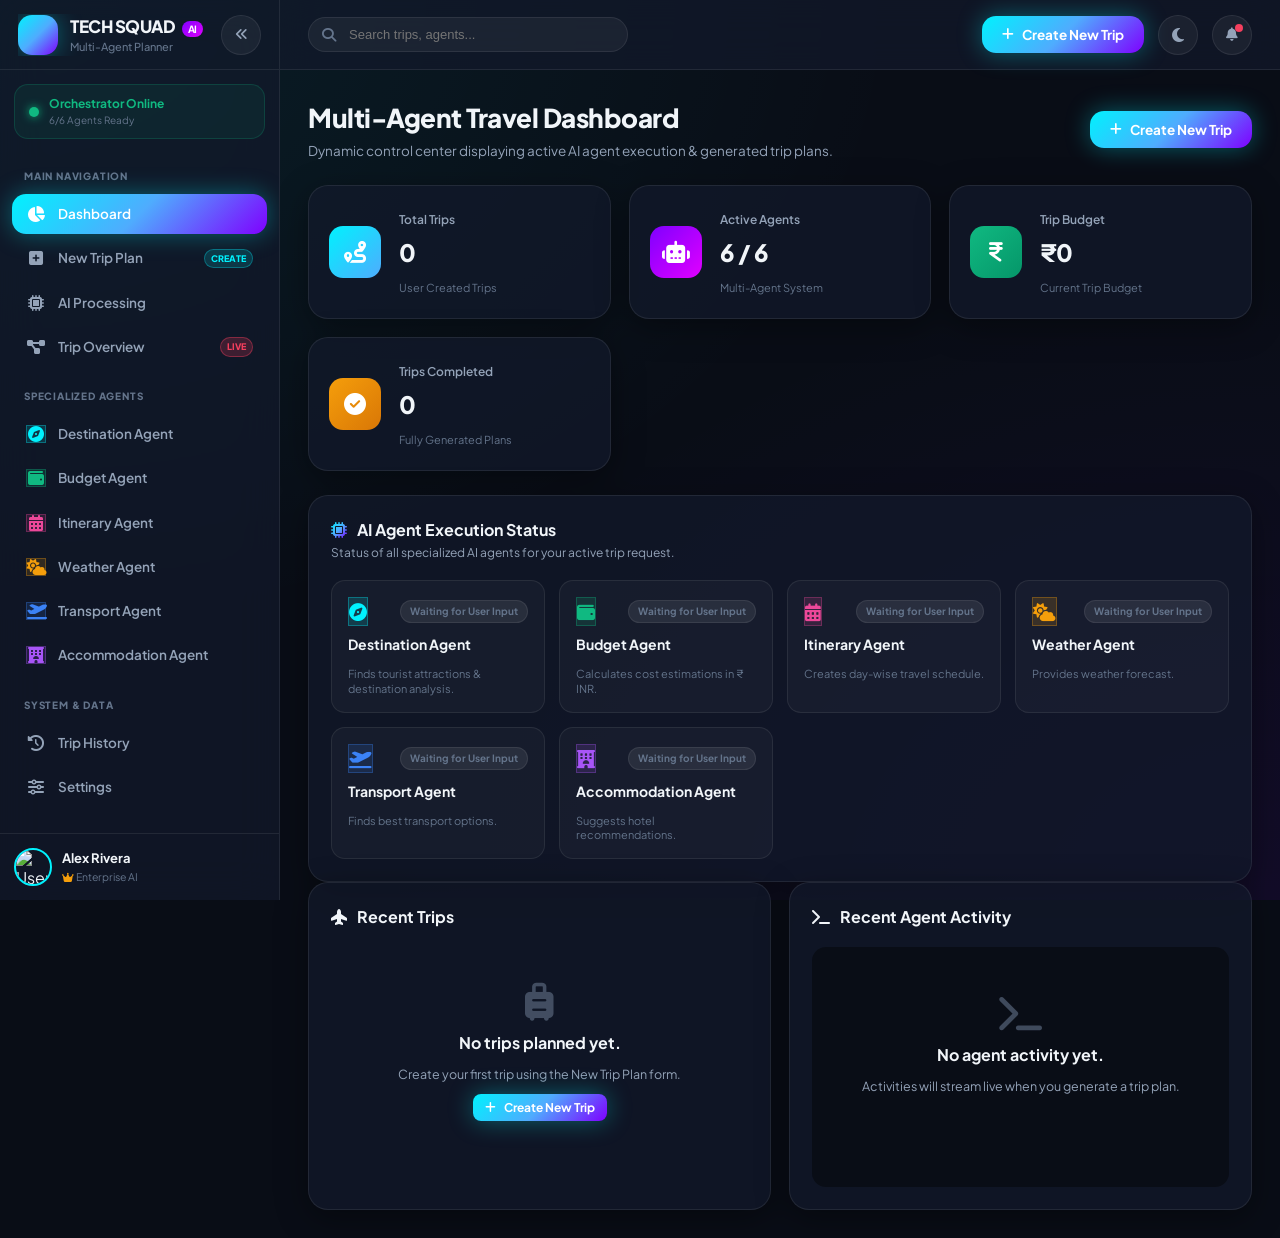
==== commit be2a952c: "Initial commit" ====
--- a/frontend/index.html
+++ b/frontend/index.html
@@ -757,237 +757,160 @@
         </section>
 
 
-        <!-- 2. TRIP OVERVIEW PAGE -->
+        <!-- 2. TRIP OVERVIEW PAGE (CONSUMER TRAVEL SUMMARY) -->
         <section class="app-view" id="view-controller">
-          <div class="view-header">
-            <div>
-              <h1 class="view-title">Trip Overview</h1>
-              <p class="view-subtitle">Review your trip details before viewing AI-generated results.</p>
-            </div>
-            <button class="btn btn-primary-gradient nav-trigger" data-target="new-plan">
-              <i class="fa-solid fa-plus"></i> Create New Trip
-            </button>
-          </div>
-
-          <!-- SECTION 1: TRIP SUMMARY CARD (TWO COLUMN LAYOUT) -->
-          <div class="glass-card section-card mb-4">
-            <div class="card-header-bar">
-              <h3 class="card-title"><i class="fa-solid fa-clipboard-list gradient-text"></i> Trip Summary</h3>
-              <span class="badge-sub" id="overviewStatusBadge">Awaiting Plan</span>
-            </div>
-
-            <div class="overview-summary-grid mt-3" id="overviewTripSummaryContainer">
-              <!-- Dynamically populated in 2-column layout -->
-            </div>
-          </div>
-
-          <!-- SECTION 2: AI AGENT STATUS (6 MODERN CARDS) -->
+          <!-- SECTION 1: HERO BANNER -->
+          <div class="trip-hero-banner mb-4" id="overviewHeroBanner">
+            <div class="hero-bg-overlay"></div>
+            <div class="hero-content-wrapper">
+              <div class="hero-top-badges mb-2">
+                <span class="badge-sub badge-success" id="ovHeroStatusBadge"><i class="fa-solid fa-circle-check"></i> Trip Ready</span>
+                <span class="badge-sub font-mono" id="ovHeroWeatherBadge"><i class="fa-solid fa-cloud-sun"></i> Pleasant • 24°C</span>
+              </div>
+              <div class="hero-main-title mb-3">
+                <h1 class="hero-dest-name" id="ovHeroDestName">Kerala, India</h1>
+                <p class="hero-subtitle" id="ovHeroDates">3 Days • 2 Travelers (Luxury Style)</p>
+              </div>
+              <div class="hero-meta-row">
+                <div class="hero-meta-item">
+                  <span class="hero-meta-label">Total Allocated Budget</span>
+                  <span class="hero-meta-val text-emerald" id="ovHeroBudget">₹ 50,000 INR</span>
+                </div>
+                <div class="hero-meta-item">
+                  <span class="hero-meta-label">Selected Interests</span>
+                  <div class="hero-interests-list" id="ovHeroInterests">
+                    <!-- Badges populated dynamically -->
+                  </div>
+                </div>
+              </div>
+            </div>
+          </div>
+
+          <!-- SECTION 2: QUICK TRIP SUMMARY (8 GLASSMORPHISM CARDS) -->
           <div class="mb-4">
             <div class="section-title-bar mb-3">
-              <h3 class="card-title"><i class="fa-solid fa-microchip gradient-text"></i> AI Agent Status</h3>
-              <p class="card-desc" style="font-size: 13px; color: var(--text-secondary);">Real-time status and output readiness for all six specialized AI agents.</p>
-            </div>
-
-            <div class="overview-agents-grid" id="overviewAgentsGrid">
-              <!-- 1. Destination Agent -->
-              <div class="glass-card overview-agent-card" id="ov-card-dest">
-                <div class="ov-agent-header">
-                  <div class="ov-agent-left">
-                    <span class="ov-agent-icon agent-color-dest"><i class="fa-solid fa-compass"></i></span>
-                    <div>
-                      <h4 class="ov-agent-name">Destination Agent</h4>
-                      <span class="ov-agent-sub">Attraction &amp; Spot Analysis</span>
-                    </div>
-                  </div>
-                  <span class="state-pill state-waiting" id="ov-status-dest"><i class="fa-regular fa-clock"></i> Waiting</span>
-                </div>
-                <div class="ov-agent-body mt-3">
-                  <div class="ov-progress-track">
-                    <div class="ov-progress-fill" id="ov-prog-dest" style="width: 0%;"></div>
-                  </div>
-                  <div class="ov-agent-meta mt-2">
-                    <span class="meta-label">Response Time: <strong id="ov-time-dest">--</strong></span>
-                    <button class="btn btn-sm btn-glass ov-details-btn" onclick="switchView('agent-destination')">
-                      View Details <i class="fa-solid fa-chevron-right"></i>
-                    </button>
-                  </div>
-                </div>
-              </div>
-
-              <!-- 2. Budget Agent -->
-              <div class="glass-card overview-agent-card" id="ov-card-budget">
-                <div class="ov-agent-header">
-                  <div class="ov-agent-left">
-                    <span class="ov-agent-icon agent-color-budget"><i class="fa-solid fa-wallet"></i></span>
-                    <div>
-                      <h4 class="ov-agent-name">Budget Agent</h4>
-                      <span class="ov-agent-sub">Cost Estimation (₹ INR)</span>
-                    </div>
-                  </div>
-                  <span class="state-pill state-waiting" id="ov-status-budget"><i class="fa-regular fa-clock"></i> Waiting</span>
-                </div>
-                <div class="ov-agent-body mt-3">
-                  <div class="ov-progress-track">
-                    <div class="ov-progress-fill" id="ov-prog-budget" style="width: 0%;"></div>
-                  </div>
-                  <div class="ov-agent-meta mt-2">
-                    <span class="meta-label">Response Time: <strong id="ov-time-budget">--</strong></span>
-                    <button class="btn btn-sm btn-glass ov-details-btn" onclick="switchView('agent-budget')">
-                      View Details <i class="fa-solid fa-chevron-right"></i>
-                    </button>
-                  </div>
-                </div>
-              </div>
-
-              <!-- 3. Weather Agent -->
-              <div class="glass-card overview-agent-card" id="ov-card-weather">
-                <div class="ov-agent-header">
-                  <div class="ov-agent-left">
-                    <span class="ov-agent-icon agent-color-weather"><i class="fa-solid fa-cloud-sun"></i></span>
-                    <div>
-                      <h4 class="ov-agent-name">Weather Agent</h4>
-                      <span class="ov-agent-sub">Climate &amp; Forecast advisory</span>
-                    </div>
-                  </div>
-                  <span class="state-pill state-waiting" id="ov-status-weather"><i class="fa-regular fa-clock"></i> Waiting</span>
-                </div>
-                <div class="ov-agent-body mt-3">
-                  <div class="ov-progress-track">
-                    <div class="ov-progress-fill" id="ov-prog-weather" style="width: 0%;"></div>
-                  </div>
-                  <div class="ov-agent-meta mt-2">
-                    <span class="meta-label">Response Time: <strong id="ov-time-weather">--</strong></span>
-                    <button class="btn btn-sm btn-glass ov-details-btn" onclick="switchView('agent-weather')">
-                      View Details <i class="fa-solid fa-chevron-right"></i>
-                    </button>
-                  </div>
-                </div>
-              </div>
-
-              <!-- 4. Transport Agent -->
-              <div class="glass-card overview-agent-card" id="ov-card-transport">
-                <div class="ov-agent-header">
-                  <div class="ov-agent-left">
-                    <span class="ov-agent-icon agent-color-transport"><i class="fa-solid fa-plane-departure"></i></span>
-                    <div>
-                      <h4 class="ov-agent-name">Transport Agent</h4>
-                      <span class="ov-agent-sub">Transit Options &amp; Flights</span>
-                    </div>
-                  </div>
-                  <span class="state-pill state-waiting" id="ov-status-transport"><i class="fa-regular fa-clock"></i> Waiting</span>
-                </div>
-                <div class="ov-agent-body mt-3">
-                  <div class="ov-progress-track">
-                    <div class="ov-progress-fill" id="ov-prog-transport" style="width: 0%;"></div>
-                  </div>
-                  <div class="ov-agent-meta mt-2">
-                    <span class="meta-label">Response Time: <strong id="ov-time-transport">--</strong></span>
-                    <button class="btn btn-sm btn-glass ov-details-btn" onclick="switchView('agent-transport')">
-                      View Details <i class="fa-solid fa-chevron-right"></i>
-                    </button>
-                  </div>
-                </div>
-              </div>
-
-              <!-- 5. Accommodation Agent -->
-              <div class="glass-card overview-agent-card" id="ov-card-hotel">
-                <div class="ov-agent-header">
-                  <div class="ov-agent-left">
-                    <span class="ov-agent-icon agent-color-hotel"><i class="fa-solid fa-hotel"></i></span>
-                    <div>
-                      <h4 class="ov-agent-name">Accommodation Agent</h4>
-                      <span class="ov-agent-sub">Hotel &amp; Resort Stays</span>
-                    </div>
-                  </div>
-                  <span class="state-pill state-waiting" id="ov-status-hotel"><i class="fa-regular fa-clock"></i> Waiting</span>
-                </div>
-                <div class="ov-agent-body mt-3">
-                  <div class="ov-progress-track">
-                    <div class="ov-progress-fill" id="ov-prog-hotel" style="width: 0%;"></div>
-                  </div>
-                  <div class="ov-agent-meta mt-2">
-                    <span class="meta-label">Response Time: <strong id="ov-time-hotel">--</strong></span>
-                    <button class="btn btn-sm btn-glass ov-details-btn" onclick="switchView('agent-accommodation')">
-                      View Details <i class="fa-solid fa-chevron-right"></i>
-                    </button>
-                  </div>
-                </div>
-              </div>
-
-              <!-- 6. Itinerary Agent -->
-              <div class="glass-card overview-agent-card" id="ov-card-itin">
-                <div class="ov-agent-header">
-                  <div class="ov-agent-left">
-                    <span class="ov-agent-icon agent-color-itin"><i class="fa-solid fa-calendar-days"></i></span>
-                    <div>
-                      <h4 class="ov-agent-name">Itinerary Agent</h4>
-                      <span class="ov-agent-sub">Day-Wise Plan Schedule</span>
-                    </div>
-                  </div>
-                  <span class="state-pill state-waiting" id="ov-status-itin"><i class="fa-regular fa-clock"></i> Waiting</span>
-                </div>
-                <div class="ov-agent-body mt-3">
-                  <div class="ov-progress-track">
-                    <div class="ov-progress-fill" id="ov-prog-itin" style="width: 0%;"></div>
-                  </div>
-                  <div class="ov-agent-meta mt-2">
-                    <span class="meta-label">Response Time: <strong id="ov-time-itin">--</strong></span>
-                    <button class="btn btn-sm btn-glass ov-details-btn" onclick="switchView('agent-itinerary')">
-                      View Details <i class="fa-solid fa-chevron-right"></i>
-                    </button>
-                  </div>
-                </div>
-              </div>
-            </div>
-          </div>
-
-          <!-- SECTION 3 & SECTION 4 SPLIT CONTAINER -->
-          <div class="overview-split-grid mb-4">
-            
-            <!-- SECTION 3: PLANNING PROGRESS -->
-            <div class="glass-card section-card">
-              <div class="card-header-bar">
-                <h3 class="card-title"><i class="fa-solid fa-chart-line gradient-text"></i> Planning Progress</h3>
-                <span class="badge-sub font-mono" id="ovOverallPctTag">0%</span>
-              </div>
-              <div class="overview-progress-body mt-3">
-                <div class="ov-main-progress-track">
-                  <div class="ov-main-progress-fill" id="ovMainProgressBar" style="width: 0%;"></div>
-                </div>
-
-                <div class="overview-metrics-row mt-4">
-                  <div class="ov-metric-pill">
-                    <span class="ov-metric-label">Completed Agents</span>
-                    <h4 class="ov-metric-value" id="ovCompletedCount">0 / 6</h4>
-                  </div>
-                  <div class="ov-metric-pill">
-                    <span class="ov-metric-label">Current Agent</span>
-                    <h4 class="ov-metric-value text-cyan" id="ovCurrentAgentName">None</h4>
-                  </div>
-                  <div class="ov-metric-pill">
-                    <span class="ov-metric-label">Est. Time Remaining</span>
-                    <h4 class="ov-metric-value" id="ovTimeRemaining">0s</h4>
-                  </div>
-                </div>
-              </div>
-            </div>
-
-            <!-- SECTION 4: LIVE ACTIVITY TIMELINE -->
-            <div class="glass-card section-card">
-              <div class="card-header-bar">
-                <h3 class="card-title"><i class="fa-solid fa-timeline gradient-text"></i> Live Activity Timeline</h3>
-              </div>
-              <div class="overview-timeline-list mt-3" id="overviewTimelineContainer">
-                <!-- Dynamically populated timeline items -->
-              </div>
-            </div>
-
-          </div>
-
-          <!-- BOTTOM ACTION BAR -->
-          <div class="overview-bottom-action-bar">
-            <button class="btn btn-primary-gradient btn-lg w-100 glow-btn" id="btnViewGeneratedPlan" disabled>
-              <i class="fa-solid fa-map-location-dot"></i> View Generated Travel Plan
+              <h3 class="card-title"><i class="fa-solid fa-compass gradient-text"></i> Quick Trip Summary</h3>
+            </div>
+            <div class="summary-8grid" id="overviewQuickSummaryGrid">
+              <!-- 8 Glass Cards populated dynamically -->
+            </div>
+          </div>
+
+          <!-- SECTION 3: DESTINATION HIGHLIGHTS (HORIZONTAL CAROUSEL) -->
+          <div class="mb-4">
+            <div class="section-title-bar mb-3 d-flex justify-content-between align-items-center flex-wrap gap-2">
+              <div>
+                <h3 class="card-title"><i class="fa-solid fa-mountain-city gradient-text"></i> Destination Highlights</h3>
+                <p class="card-desc" style="font-size: 13px; color: var(--text-secondary);">Top-rated tourist attractions verified via Google Places API</p>
+              </div>
+              <button class="btn btn-sm btn-glass nav-trigger" data-target="agent-destination">Explore All Attractions <i class="fa-solid fa-arrow-right"></i></button>
+            </div>
+            <div class="attractions-carousel" id="overviewAttractionsCarousel">
+              <!-- Horizontal scroll cards populated dynamically -->
+            </div>
+          </div>
+
+          <!-- SECTION 4: DAY WISE ITINERARY -->
+          <div class="mb-4">
+            <div class="section-title-bar mb-3 d-flex justify-content-between align-items-center flex-wrap gap-2">
+              <div>
+                <h3 class="card-title"><i class="fa-solid fa-calendar-days gradient-text"></i> Day Wise Itinerary</h3>
+                <p class="card-desc" style="font-size: 13px; color: var(--text-secondary);">Day-by-day morning, afternoon, and evening schedule</p>
+              </div>
+              <button class="btn btn-sm btn-glass nav-trigger" data-target="agent-itinerary">Full Schedule <i class="fa-solid fa-arrow-right"></i></button>
+            </div>
+            <div class="day-itinerary-list" id="overviewDayItineraryContainer">
+              <!-- Timeline cards populated dynamically -->
+            </div>
+          </div>
+
+          <!-- SECTION 5 & SECTION 6 SPLIT -->
+          <div class="row g-4 mb-4">
+            <!-- SECTION 5: BUDGET BREAKDOWN -->
+            <div class="col-lg-6">
+              <div class="glass-card section-card h-100">
+                <div class="card-header-bar mb-3 d-flex justify-content-between align-items-center">
+                  <h3 class="card-title"><i class="fa-solid fa-chart-pie gradient-text"></i> Budget Breakdown</h3>
+                  <span class="badge-sub font-mono" id="ovBudgetTotalTag">₹ 50,000 INR</span>
+                </div>
+                <div class="budget-breakdown-body" id="overviewBudgetBreakdownContainer">
+                  <!-- Breakdown bars populated dynamically -->
+                </div>
+              </div>
+            </div>
+
+            <!-- SECTION 6: ACCOMMODATION STAYS -->
+            <div class="col-lg-6">
+              <div class="glass-card section-card h-100">
+                <div class="card-header-bar mb-3 d-flex justify-content-between align-items-center">
+                  <h3 class="card-title"><i class="fa-solid fa-hotel gradient-text"></i> Recommended Accommodation</h3>
+                  <button class="btn btn-sm btn-glass nav-trigger" data-target="agent-accommodation">All Hotels <i class="fa-solid fa-arrow-right"></i></button>
+                </div>
+                <div class="accommodation-list-mini" id="overviewAccommodationContainer">
+                  <!-- Hotel cards populated dynamically -->
+                </div>
+              </div>
+            </div>
+          </div>
+
+          <!-- SECTION 7 & SECTION 8 SPLIT -->
+          <div class="row g-4 mb-4">
+            <!-- SECTION 7: TRANSPORT OPTIONS -->
+            <div class="col-lg-6">
+              <div class="glass-card section-card h-100">
+                <div class="card-header-bar mb-3 d-flex justify-content-between align-items-center">
+                  <h3 class="card-title"><i class="fa-solid fa-plane-departure gradient-text"></i> Transport &amp; Transit</h3>
+                  <button class="btn btn-sm btn-glass nav-trigger" data-target="agent-transport">Details <i class="fa-solid fa-arrow-right"></i></button>
+                </div>
+                <div class="transport-list-mini" id="overviewTransportContainer">
+                  <!-- Transit cards populated dynamically -->
+                </div>
+              </div>
+            </div>
+
+            <!-- SECTION 8: WEATHER FORECAST -->
+            <div class="col-lg-6">
+              <div class="glass-card section-card h-100">
+                <div class="card-header-bar mb-3 d-flex justify-content-between align-items-center">
+                  <h3 class="card-title"><i class="fa-solid fa-cloud-sun-rain gradient-text"></i> Weather Forecast &amp; Advisory</h3>
+                  <button class="btn btn-sm btn-glass nav-trigger" data-target="agent-weather">Weather Hub <i class="fa-solid fa-arrow-right"></i></button>
+                </div>
+                <div class="weather-forecast-body" id="overviewWeatherForecastContainer">
+                  <!-- Forecast cards populated dynamically -->
+                </div>
+              </div>
+            </div>
+          </div>
+
+          <!-- SECTION 9: LOCAL RECOMMENDATIONS & TIPS -->
+          <div class="glass-card section-card mb-4">
+            <div class="card-header-bar mb-3">
+              <h3 class="card-title"><i class="fa-solid fa-utensils gradient-text"></i> Local Recommendations &amp; Travel Tips</h3>
+            </div>
+            <div class="local-recs-grid" id="overviewLocalRecsContainer">
+              <!-- Cards for Dining, Shopping, Safety populated dynamically -->
+            </div>
+          </div>
+
+          <!-- SECTION 10: ACTION BUTTONS BAR -->
+          <div class="overview-trip-action-bar">
+            <button class="btn btn-glass" onclick="window.print()">
+              <i class="fa-solid fa-file-pdf text-rose"></i> Export PDF
+            </button>
+            <button class="btn btn-glass" onclick="downloadTripJSON()">
+              <i class="fa-solid fa-download text-cyan"></i> Download Itinerary
+            </button>
+            <button class="btn btn-glass" onclick="shareTripPlan()">
+              <i class="fa-solid fa-share-nodes text-purple"></i> Share Trip
+            </button>
+            <a class="btn btn-glass text-decoration-none" id="ovOpenMapsBtn" href="https://maps.google.com" target="_blank">
+              <i class="fa-solid fa-map-location-dot text-emerald"></i> Open in Maps
+            </a>
+            <button class="btn btn-glass nav-trigger" data-target="new-plan">
+              <i class="fa-solid fa-pen-to-square text-amber"></i> Edit Trip
+            </button>
+            <button class="btn btn-primary-gradient nav-trigger" data-target="new-plan">
+              <i class="fa-solid fa-plus"></i> Create Another Trip
             </button>
           </div>
 
--- a/frontend/styles.css
+++ b/frontend/styles.css
@@ -2554,9 +2554,16 @@
 }
 
 .attraction-img {
-  height: 160px;
+  height: 220px;
   width: 100%;
+  aspect-ratio: 16 / 9;
   object-fit: cover;
+  border-radius: 16px 16px 0 0;
+  transition: transform 0.5s cubic-bezier(0.4, 0, 0.2, 1);
+}
+
+.attraction-card:hover .attraction-img {
+  transform: scale(1.08);
 }
 
 .attraction-body {
@@ -4200,12 +4207,1073 @@
   border-color: var(--color-primary);
 }
 
-
-
-
-
-
-
-
-
-
+/* ==========================================================================
+   DESTINATION AGENT ATTRACTION CARDS (REAL IMAGES & GLASSMORPHISM DESIGN)
+   ========================================================================== */
+
+.attractions-grid-container {
+  display: grid;
+  grid-template-columns: repeat(auto-fill, minmax(320px, 1fr));
+  gap: 24px;
+  margin-top: 20px;
+  align-items: stretch;
+}
+
+.attraction-card-real {
+  background: rgba(30, 41, 59, 0.45);
+  backdrop-filter: blur(16px);
+  -webkit-backdrop-filter: blur(16px);
+  border: 1px solid rgba(255, 255, 255, 0.1);
+  border-radius: 16px;
+  overflow: hidden;
+  display: flex;
+  flex-direction: column;
+  height: 100%;
+  transition: transform 0.35s cubic-bezier(0.4, 0, 0.2, 1), box-shadow 0.35s cubic-bezier(0.4, 0, 0.2, 1), border-color 0.3s ease;
+  box-shadow: 0 8px 24px rgba(0, 0, 0, 0.25);
+  animation: fadeIn 0.4s ease-out forwards;
+}
+
+.attraction-card-real:hover {
+  transform: translateY(-6px);
+  box-shadow: 0 18px 40px rgba(0, 242, 254, 0.18), 0 10px 30px rgba(0, 0, 0, 0.45);
+  border-color: rgba(0, 242, 254, 0.4);
+}
+
+.attraction-img-wrapper {
+  position: relative;
+  width: 100%;
+  height: 220px;
+  aspect-ratio: 16 / 9;
+  overflow: hidden;
+  background: #0f172a;
+}
+
+.attraction-img {
+  width: 100%;
+  height: 220px;
+  object-fit: cover;
+  display: block;
+  transition: transform 0.5s cubic-bezier(0.4, 0, 0.2, 1);
+}
+
+.attraction-card-real:hover .attraction-img {
+  transform: scale(1.08);
+}
+
+.attraction-badge-category {
+  position: absolute;
+  top: 14px;
+  left: 14px;
+  background: rgba(15, 23, 42, 0.8);
+  backdrop-filter: blur(10px);
+  -webkit-backdrop-filter: blur(10px);
+  color: #00f2fe;
+  font-size: 11px;
+  font-weight: 800;
+  padding: 6px 14px;
+  border-radius: 20px;
+  border: 1px solid rgba(0, 242, 254, 0.35);
+  letter-spacing: 0.4px;
+  text-transform: uppercase;
+  z-index: 2;
+  box-shadow: 0 4px 12px rgba(0, 0, 0, 0.3);
+}
+
+.attraction-body {
+  padding: 20px;
+  display: flex;
+  flex-direction: column;
+  flex: 1;
+}
+
+.attraction-title {
+  font-size: 18px;
+  font-weight: 800;
+  color: #ffffff;
+  margin: 0 0 10px 0;
+  line-height: 1.35;
+}
+
+.attraction-rating-row {
+  display: flex;
+  align-items: center;
+  gap: 8px;
+  margin-bottom: 12px;
+  font-size: 13px;
+}
+
+.attraction-stars {
+  color: #fbbf24;
+  font-weight: 800;
+  background: rgba(251, 191, 36, 0.12);
+  padding: 4px 10px;
+  border-radius: 8px;
+  border: 1px solid rgba(251, 191, 36, 0.25);
+}
+
+.attraction-reviews {
+  color: #94a3b8;
+  font-size: 12.5px;
+}
+
+.attraction-address {
+  font-size: 13px;
+  color: #cbd5e1;
+  line-height: 1.5;
+  margin-bottom: 18px;
+  display: -webkit-box;
+  -webkit-line-clamp: 2;
+  -webkit-box-orient: vertical;
+  overflow: hidden;
+  flex: 1;
+}
+
+.attraction-address i {
+  color: #00f2fe;
+  margin-right: 4px;
+}
+
+.attraction-actions {
+  display: flex;
+  gap: 10px;
+  margin-top: auto;
+}
+
+.attraction-btn-gmaps, .attraction-btn-details {
+  flex: 1;
+  text-align: center;
+  padding: 10px 14px;
+  font-size: 12.5px;
+  font-weight: 700;
+  border-radius: 10px;
+  text-decoration: none;
+  display: inline-flex;
+  align-items: center;
+  justify-content: center;
+  gap: 6px;
+  transition: all 0.25s ease;
+  cursor: pointer;
+}
+
+.attraction-btn-gmaps {
+  background: rgba(255, 255, 255, 0.06);
+  border: 1px solid rgba(255, 255, 255, 0.15);
+  color: #e2e8f0;
+}
+
+.attraction-btn-gmaps:hover {
+  background: rgba(255, 255, 255, 0.14);
+  color: #ffffff;
+  border-color: rgba(255, 255, 255, 0.35);
+}
+
+.attraction-btn-details {
+  background: linear-gradient(135deg, #00f2fe 0%, #4facfe 100%);
+  border: none;
+  color: #0f172a;
+  box-shadow: 0 4px 14px rgba(0, 242, 254, 0.25);
+}
+
+.attraction-btn-details:hover {
+  box-shadow: 0 6px 20px rgba(0, 242, 254, 0.45);
+  transform: translateY(-1px);
+  color: #0f172a;
+}
+
+/* ==========================================================================
+   BUDGET AGENT DASHBOARD (AI FINANCIAL & EXPENSE TRACKER)
+   ========================================================================== */
+
+.budget-hero-metrics {
+  display: grid;
+  grid-template-columns: repeat(auto-fit, minmax(280px, 1fr));
+  gap: 20px;
+  margin-bottom: 24px;
+}
+
+.budget-metric-card {
+  background: rgba(30, 41, 59, 0.45);
+  backdrop-filter: blur(16px);
+  -webkit-backdrop-filter: blur(16px);
+  border: 1px solid rgba(255, 255, 255, 0.1);
+  border-radius: 18px;
+  padding: 24px;
+  display: flex;
+  align-items: center;
+  gap: 20px;
+  box-shadow: 0 8px 24px rgba(0, 0, 0, 0.25);
+  transition: transform 0.3s ease, box-shadow 0.3s ease;
+}
+
+.budget-metric-card:hover {
+  transform: translateY(-4px);
+  box-shadow: 0 14px 32px rgba(0, 0, 0, 0.35);
+}
+
+.budget-metric-icon {
+  width: 60px;
+  height: 60px;
+  border-radius: 16px;
+  display: flex;
+  align-items: center;
+  justify-content: center;
+  font-size: 26px;
+  flex-shrink: 0;
+}
+
+.budget-metric-icon.total {
+  background: linear-gradient(135deg, rgba(0, 242, 254, 0.2) 0%, rgba(79, 172, 254, 0.2) 100%);
+  color: #00f2fe;
+  border: 1px solid rgba(0, 242, 254, 0.3);
+}
+
+.budget-metric-icon.spent {
+  background: linear-gradient(135deg, rgba(168, 85, 247, 0.2) 0%, rgba(147, 51, 234, 0.2) 100%);
+  color: #a855f7;
+  border: 1px solid rgba(168, 85, 247, 0.3);
+}
+
+.budget-metric-icon.remaining {
+  background: linear-gradient(135deg, rgba(16, 185, 129, 0.2) 0%, rgba(5, 150, 105, 0.2) 100%);
+  color: #10b981;
+  border: 1px solid rgba(16, 185, 129, 0.3);
+}
+
+.budget-metric-body {
+  display: flex;
+  flex-direction: column;
+}
+
+.budget-metric-label {
+  font-size: 13px;
+  color: #94a3b8;
+  font-weight: 600;
+  text-transform: uppercase;
+  letter-spacing: 0.5px;
+}
+
+.budget-metric-value {
+  font-size: 32px;
+  font-weight: 800;
+  color: #ffffff;
+  margin: 4px 0 2px 0;
+  letter-spacing: -0.5px;
+}
+
+.budget-status-pill {
+  display: inline-flex;
+  align-items: center;
+  gap: 8px;
+  padding: 6px 16px;
+  border-radius: 20px;
+  font-size: 13px;
+  font-weight: 700;
+}
+
+.budget-status-pill.healthy {
+  background: rgba(16, 185, 129, 0.15);
+  color: #10b981;
+  border: 1px solid rgba(16, 185, 129, 0.3);
+}
+
+.budget-status-pill.warning {
+  background: rgba(245, 158, 11, 0.15);
+  color: #f59e0b;
+  border: 1px solid rgba(245, 158, 11, 0.3);
+}
+
+.budget-status-pill.exceeded {
+  background: rgba(239, 68, 68, 0.15);
+  color: #ef4444;
+  border: 1px solid rgba(239, 68, 68, 0.3);
+}
+
+.budget-categories-grid {
+  display: grid;
+  grid-template-columns: repeat(auto-fill, minmax(320px, 1fr));
+  gap: 20px;
+  margin-top: 20px;
+}
+
+.budget-category-card {
+  background: rgba(30, 41, 59, 0.4);
+  backdrop-filter: blur(14px);
+  -webkit-backdrop-filter: blur(14px);
+  border: 1px solid rgba(255, 255, 255, 0.08);
+  border-radius: 16px;
+  padding: 20px;
+  display: flex;
+  flex-direction: column;
+  transition: all 0.3s ease;
+  position: relative;
+  overflow: hidden;
+}
+
+.budget-category-card:hover {
+  transform: translateY(-4px);
+  border-color: rgba(0, 242, 254, 0.3);
+  box-shadow: 0 10px 28px rgba(0, 0, 0, 0.3);
+}
+
+.cat-header {
+  display: flex;
+  justify-content: space-between;
+  align-items: center;
+  margin-bottom: 14px;
+}
+
+.cat-title {
+  font-size: 16px;
+  font-weight: 800;
+  color: #ffffff;
+  display: flex;
+  align-items: center;
+  gap: 8px;
+}
+
+.cat-badge-pct {
+  font-size: 12px;
+  font-weight: 800;
+  padding: 4px 10px;
+  border-radius: 12px;
+  background: rgba(0, 242, 254, 0.1);
+  color: #00f2fe;
+  border: 1px solid rgba(0, 242, 254, 0.25);
+}
+
+.cat-stats-row {
+  display: grid;
+  grid-template-columns: 1fr 1fr 1fr;
+  gap: 8px;
+  margin-bottom: 14px;
+  text-align: center;
+  background: rgba(255, 255, 255, 0.025);
+  padding: 10px;
+  border-radius: 12px;
+  border: 1px solid rgba(255, 255, 255, 0.05);
+}
+
+.cat-stat-item {
+  display: flex;
+  flex-direction: column;
+}
+
+.cat-stat-label {
+  font-size: 10.5px;
+  color: #94a3b8;
+  font-weight: 600;
+  text-transform: uppercase;
+}
+
+.cat-stat-val {
+  font-size: 14px;
+  font-weight: 800;
+  color: #e2e8f0;
+  margin-top: 2px;
+}
+
+.cat-progress-track {
+  width: 100%;
+  height: 8px;
+  background: rgba(255, 255, 255, 0.08);
+  border-radius: 10px;
+  overflow: hidden;
+}
+
+.cat-progress-fill {
+  height: 100%;
+  border-radius: 10px;
+  background: linear-gradient(90deg, #00f2fe 0%, #4facfe 100%);
+  transition: width 0.6s cubic-bezier(0.4, 0, 0.2, 1);
+}
+
+.budget-impact-grid {
+  display: grid;
+  grid-template-columns: repeat(auto-fit, minmax(320px, 1fr));
+  gap: 20px;
+  margin-top: 24px;
+}
+
+.impact-card {
+  background: rgba(30, 41, 59, 0.45);
+  backdrop-filter: blur(16px);
+  -webkit-backdrop-filter: blur(16px);
+  border: 1px solid rgba(255, 255, 255, 0.08);
+  border-radius: 18px;
+  padding: 22px;
+}
+
+.impact-header {
+  display: flex;
+  justify-content: space-between;
+  align-items: center;
+  margin-bottom: 16px;
+}
+
+.impact-title {
+  font-size: 16px;
+  font-weight: 800;
+  color: #ffffff;
+  display: flex;
+  align-items: center;
+  gap: 8px;
+}
+
+.impact-item-row {
+  display: flex;
+  justify-content: space-between;
+  align-items: center;
+  padding: 8px 0;
+  font-size: 13px;
+  color: #cbd5e1;
+  border-bottom: 1px dashed rgba(255, 255, 255, 0.08);
+}
+
+.impact-item-row strong {
+  color: #ffffff;
+}
+
+.budget-charts-grid {
+  display: grid;
+  grid-template-columns: 1fr 1fr;
+  gap: 20px;
+  margin-top: 24px;
+}
+
+@media (max-width: 992px) {
+  .budget-charts-grid {
+    grid-template-columns: 1fr;
+  }
+}
+
+.chart-card {
+  background: rgba(30, 41, 59, 0.45);
+  backdrop-filter: blur(16px);
+  -webkit-backdrop-filter: blur(16px);
+  border: 1px solid rgba(255, 255, 255, 0.08);
+  border-radius: 18px;
+  padding: 22px;
+}
+
+.chart-canvas-wrapper {
+  position: relative;
+  width: 100%;
+  height: 280px;
+  margin-top: 14px;
+}
+
+/* ==========================================================================
+   TRIP OVERVIEW & AGENT EXECUTION PIPELINE STYLES
+   ========================================================================== */
+
+.overview-summary-grid {
+  display: grid;
+  grid-template-columns: 1fr 1fr;
+  gap: 24px;
+  background: rgba(15, 23, 42, 0.4);
+  border-radius: 14px;
+  padding: 20px;
+  border: 1px solid rgba(255, 255, 255, 0.06);
+}
+
+@media (max-width: 768px) {
+  .overview-summary-grid {
+    grid-template-columns: 1fr;
+  }
+}
+
+.overview-agents-grid {
+  display: grid;
+  grid-template-columns: repeat(auto-fill, minmax(300px, 1fr));
+  gap: 20px;
+}
+
+.overview-agent-card {
+  padding: 20px;
+  display: flex;
+  flex-direction: column;
+  justify-content: space-between;
+}
+
+.ov-agent-header {
+  display: flex;
+  align-items: center;
+  justify-content: space-between;
+  gap: 12px;
+}
+
+.ov-agent-left {
+  display: flex;
+  align-items: center;
+  gap: 12px;
+}
+
+.ov-agent-icon {
+  width: 42px;
+  height: 42px;
+  border-radius: 12px;
+  display: flex;
+  align-items: center;
+  justify-content: center;
+  font-size: 18px;
+}
+
+.agent-color-dest { background: rgba(0, 242, 254, 0.15); color: #00f2fe; border: 1px solid rgba(0, 242, 254, 0.3); }
+.agent-color-budget { background: rgba(16, 185, 129, 0.15); color: #10b981; border: 1px solid rgba(16, 185, 129, 0.3); }
+.agent-color-weather { background: rgba(245, 158, 11, 0.15); color: #f59e0b; border: 1px solid rgba(245, 158, 11, 0.3); }
+.agent-color-transport { background: rgba(59, 130, 246, 0.15); color: #3b82f6; border: 1px solid rgba(59, 130, 246, 0.3); }
+.agent-color-hotel { background: rgba(168, 85, 247, 0.15); color: #a855f7; border: 1px solid rgba(168, 85, 247, 0.3); }
+.agent-color-itin { background: rgba(236, 72, 153, 0.15); color: #ec4899; border: 1px solid rgba(236, 72, 153, 0.3); }
+
+.ov-agent-name {
+  font-size: 15px;
+  font-weight: 700;
+  color: #ffffff;
+  margin: 0;
+}
+
+.ov-agent-sub {
+  font-size: 12px;
+  color: #94a3b8;
+}
+
+.state-pill {
+  font-size: 11.5px;
+  font-weight: 700;
+  padding: 4px 12px;
+  border-radius: 20px;
+  display: inline-flex;
+  align-items: center;
+  gap: 6px;
+}
+
+.state-waiting { background: rgba(148, 163, 184, 0.12); color: #94a3b8; border: 1px solid rgba(148, 163, 184, 0.25); }
+.state-running { background: rgba(0, 242, 254, 0.15); color: #00f2fe; border: 1px solid rgba(0, 242, 254, 0.35); }
+.state-completed { background: rgba(16, 185, 129, 0.15); color: #10b981; border: 1px solid rgba(16, 185, 129, 0.35); }
+.state-error { background: rgba(239, 68, 68, 0.15); color: #ef4444; border: 1px solid rgba(239, 68, 68, 0.35); }
+
+.ov-progress-track {
+  width: 100%;
+  height: 6px;
+  background: rgba(255, 255, 255, 0.08);
+  border-radius: 10px;
+  overflow: hidden;
+}
+
+.ov-progress-fill {
+  height: 100%;
+  background: linear-gradient(90deg, #00f2fe 0%, #4facfe 100%);
+  border-radius: 10px;
+  transition: width 0.4s ease;
+}
+
+.ov-agent-meta {
+  display: flex;
+  align-items: center;
+  justify-content: space-between;
+  font-size: 12px;
+  color: #94a3b8;
+}
+
+.overview-split-grid {
+  display: grid;
+  grid-template-columns: 1fr 1fr;
+  gap: 24px;
+}
+
+@media (max-width: 992px) {
+  .overview-split-grid {
+    grid-template-columns: 1fr;
+  }
+}
+
+.ov-main-progress-track {
+  width: 100%;
+  height: 12px;
+  background: rgba(255, 255, 255, 0.08);
+  border-radius: 10px;
+  overflow: hidden;
+}
+
+.ov-main-progress-fill {
+  height: 100%;
+  background: linear-gradient(90deg, #00f2fe 0%, #10b981 100%);
+  border-radius: 10px;
+  transition: width 0.4s ease;
+}
+
+.overview-metrics-row {
+  display: grid;
+  grid-template-columns: repeat(3, 1fr);
+  gap: 16px;
+}
+
+.ov-metric-pill {
+  background: rgba(15, 23, 42, 0.4);
+  border: 1px solid rgba(255, 255, 255, 0.06);
+  border-radius: 12px;
+  padding: 14px;
+  text-align: center;
+}
+
+.ov-metric-label {
+  font-size: 11.5px;
+  color: #94a3b8;
+  font-weight: 600;
+  text-transform: uppercase;
+}
+
+.ov-metric-value {
+  font-size: 20px;
+  font-weight: 800;
+  color: #ffffff;
+  margin: 6px 0 0 0;
+}
+
+.overview-timeline-list {
+  display: flex;
+  flex-direction: column;
+  gap: 14px;
+  max-height: 320px;
+  overflow-y: auto;
+  padding-right: 6px;
+}
+
+.ov-timeline-item {
+  display: flex;
+  align-items: flex-start;
+  gap: 12px;
+  padding: 10px 14px;
+  background: rgba(15, 23, 42, 0.35);
+  border: 1px solid rgba(255, 255, 255, 0.05);
+  border-radius: 12px;
+  animation: fadeIn 0.3s ease forwards;
+}
+
+.ov-tl-icon {
+  width: 32px;
+  height: 32px;
+  border-radius: 8px;
+  display: flex;
+  align-items: center;
+  justify-content: center;
+  font-size: 14px;
+  flex-shrink: 0;
+}
+
+.ov-tl-content {
+  display: flex;
+  flex-direction: column;
+  gap: 2px;
+}
+
+.ov-tl-time {
+  font-size: 10.5px;
+  color: #64748b;
+  font-weight: 600;
+}
+
+/* ==========================================================================
+   CONSUMER TRAVEL OVERVIEW REDESIGN STYLES (SECTIONS 1 TO 10)
+   ========================================================================== */
+
+.trip-hero-banner {
+  position: relative;
+  min-height: 280px;
+  border-radius: 20px;
+  overflow: hidden;
+  background-size: cover;
+  background-position: center;
+  border: 1px solid rgba(255, 255, 255, 0.12);
+  box-shadow: 0 10px 30px rgba(0,0,0,0.5);
+  display: flex;
+  align-items: flex-end;
+  padding: 28px;
+}
+
+.hero-bg-overlay {
+  position: absolute;
+  top: 0; left: 0; right: 0; bottom: 0;
+  background: linear-gradient(180deg, rgba(15, 23, 42, 0.3) 0%, rgba(15, 23, 42, 0.85) 60%, rgba(15, 23, 42, 0.98) 100%);
+  z-index: 1;
+}
+
+.hero-content-wrapper {
+  position: relative;
+  z-index: 2;
+  width: 100%;
+}
+
+.hero-top-badges {
+  display: flex;
+  gap: 10px;
+  align-items: center;
+  flex-wrap: wrap;
+}
+
+.hero-dest-name {
+  font-size: 36px;
+  font-weight: 900;
+  color: #ffffff;
+  letter-spacing: -0.5px;
+  margin: 0 0 4px 0;
+  text-shadow: 0 2px 10px rgba(0,0,0,0.5);
+}
+
+.hero-subtitle {
+  font-size: 16px;
+  color: #cbd5e1;
+  font-weight: 500;
+  margin: 0;
+}
+
+.hero-meta-row {
+  display: flex;
+  justify-content: space-between;
+  align-items: flex-end;
+  margin-top: 16px;
+  padding-top: 16px;
+  border-top: 1px solid rgba(255, 255, 255, 0.12);
+  flex-wrap: wrap;
+  gap: 16px;
+}
+
+.hero-meta-item {
+  display: flex;
+  flex-direction: column;
+  gap: 4px;
+}
+
+.hero-meta-label {
+  font-size: 11px;
+  text-transform: uppercase;
+  letter-spacing: 0.5px;
+  color: #94a3b8;
+  font-weight: 700;
+}
+
+.hero-meta-val {
+  font-size: 20px;
+  font-weight: 800;
+}
+
+.hero-interests-list {
+  display: flex;
+  gap: 6px;
+  flex-wrap: wrap;
+}
+
+/* SECTION 2: 8 GLASSMORPHISM GRID */
+.summary-8grid {
+  display: grid;
+  grid-template-columns: repeat(auto-fit, minmax(200px, 1fr));
+  gap: 14px;
+}
+
+.summary-mini-card {
+  background: rgba(30, 41, 59, 0.6);
+  backdrop-filter: blur(12px);
+  -webkit-backdrop-filter: blur(12px);
+  border: 1px solid rgba(255, 255, 255, 0.08);
+  border-radius: 16px;
+  padding: 16px;
+  display: flex;
+  align-items: center;
+  gap: 14px;
+  transition: transform 0.2s ease, border-color 0.2s ease;
+}
+
+.summary-mini-card:hover {
+  transform: translateY(-2px);
+  border-color: rgba(56, 189, 248, 0.3);
+}
+
+.smc-icon {
+  width: 44px;
+  height: 44px;
+  border-radius: 12px;
+  display: flex;
+  align-items: center;
+  justify-content: center;
+  font-size: 20px;
+  flex-shrink: 0;
+}
+
+.smc-body {
+  display: flex;
+  flex-direction: column;
+  gap: 2px;
+  overflow: hidden;
+}
+
+.smc-label {
+  font-size: 11.5px;
+  color: #94a3b8;
+  font-weight: 600;
+  text-transform: uppercase;
+}
+
+.smc-value {
+  font-size: 14px;
+  font-weight: 700;
+  color: #ffffff;
+  white-space: nowrap;
+  overflow: hidden;
+  text-overflow: ellipsis;
+}
+
+/* SECTION 3: ATTRACTIONS CAROUSEL */
+.attractions-carousel {
+  display: flex;
+  gap: 16px;
+  overflow-x: auto;
+  padding-bottom: 12px;
+  scroll-behavior: smooth;
+}
+
+.attractions-carousel::-webkit-scrollbar {
+  height: 6px;
+}
+.attractions-carousel::-webkit-scrollbar-track {
+  background: rgba(255, 255, 255, 0.05);
+  border-radius: 4px;
+}
+.attractions-carousel::-webkit-scrollbar-thumb {
+  background: rgba(56, 189, 248, 0.3);
+  border-radius: 4px;
+}
+
+.attraction-carousel-card {
+  min-width: 240px;
+  max-width: 240px;
+  background: rgba(30, 41, 59, 0.7);
+  border: 1px solid rgba(255, 255, 255, 0.08);
+  border-radius: 16px;
+  overflow: hidden;
+  display: flex;
+  flex-direction: column;
+  flex-shrink: 0;
+  transition: transform 0.2s ease;
+}
+
+.attraction-carousel-card:hover {
+  transform: translateY(-4px);
+  border-color: rgba(56, 189, 248, 0.4);
+}
+
+.acc-img-wrap {
+  position: relative;
+  height: 140px;
+  width: 100%;
+}
+
+.acc-img {
+  width: 100%;
+  height: 100%;
+  object-fit: cover;
+}
+
+.acc-rating-pill {
+  position: absolute;
+  top: 10px;
+  right: 10px;
+  background: rgba(15, 23, 42, 0.85);
+  backdrop-filter: blur(8px);
+  padding: 3px 8px;
+  border-radius: 6px;
+  font-size: 11.5px;
+  font-weight: 700;
+  color: #fbbf24;
+  border: 1px solid rgba(251, 191, 36, 0.3);
+}
+
+.acc-body {
+  padding: 14px;
+  display: flex;
+  flex-direction: column;
+  gap: 8px;
+  flex: 1;
+}
+
+.acc-title {
+  font-size: 14px;
+  font-weight: 700;
+  color: #ffffff;
+  margin: 0;
+  line-height: 1.3;
+}
+
+.acc-addr {
+  font-size: 11.5px;
+  color: #94a3b8;
+  white-space: nowrap;
+  overflow: hidden;
+  text-overflow: ellipsis;
+}
+
+/* SECTION 4: DAY ITINERARY ACCORDION */
+.day-itinerary-list {
+  display: flex;
+  flex-direction: column;
+  gap: 16px;
+}
+
+.day-card-accordion {
+  background: rgba(30, 41, 59, 0.6);
+  border: 1px solid rgba(255, 255, 255, 0.08);
+  border-radius: 16px;
+  overflow: hidden;
+}
+
+.day-card-header {
+  padding: 16px 20px;
+  background: rgba(255, 255, 255, 0.02);
+  display: flex;
+  align-items: center;
+  justify-content: space-between;
+  cursor: pointer;
+}
+
+.day-card-title {
+  font-size: 16px;
+  font-weight: 800;
+  color: #ffffff;
+  margin: 0;
+  display: flex;
+  align-items: center;
+  gap: 10px;
+}
+
+.day-slots-grid {
+  display: grid;
+  grid-template-columns: repeat(auto-fit, minmax(220px, 1fr));
+  gap: 14px;
+  padding: 18px 20px;
+  border-top: 1px solid rgba(255, 255, 255, 0.05);
+}
+
+.slot-item {
+  background: rgba(15, 23, 42, 0.5);
+  border-radius: 12px;
+  padding: 14px;
+  border: 1px solid rgba(255, 255, 255, 0.05);
+}
+
+.slot-period-tag {
+  font-size: 11px;
+  font-weight: 800;
+  text-transform: uppercase;
+  margin-bottom: 6px;
+  display: inline-block;
+  padding: 2px 8px;
+  border-radius: 4px;
+}
+
+/* SECTION 5: BUDGET BREAKDOWN BARS */
+.budget-progress-row {
+  margin-bottom: 14px;
+}
+.bpr-header {
+  display: flex;
+  justify-content: space-between;
+  font-size: 13px;
+  font-weight: 600;
+  margin-bottom: 6px;
+}
+.bpr-track {
+  height: 8px;
+  background: rgba(255, 255, 255, 0.08);
+  border-radius: 4px;
+  overflow: hidden;
+}
+.bpr-fill {
+  height: 100%;
+  border-radius: 4px;
+}
+
+/* SECTION 6 & 7: MINI CARDS */
+.accommodation-list-mini, .transport-list-mini {
+  display: flex;
+  flex-direction: column;
+  gap: 12px;
+}
+
+.mini-item-card {
+  display: flex;
+  gap: 14px;
+  background: rgba(15, 23, 42, 0.5);
+  border-radius: 12px;
+  padding: 12px;
+  border: 1px solid rgba(255, 255, 255, 0.05);
+  align-items: center;
+}
+
+.mic-img {
+  width: 64px;
+  height: 64px;
+  border-radius: 10px;
+  object-fit: cover;
+  flex-shrink: 0;
+}
+
+.mic-title {
+  font-size: 14px;
+  font-weight: 700;
+  color: #fff;
+  margin-bottom: 2px;
+}
+.mic-sub {
+  font-size: 12px;
+  color: #94a3b8;
+}
+
+/* SECTION 8: WEATHER FORECAST GRID */
+.weather-forecast-body {
+  display: grid;
+  grid-template-columns: repeat(auto-fit, minmax(110px, 1fr));
+  gap: 10px;
+}
+
+.wf-day-card {
+  background: rgba(15, 23, 42, 0.6);
+  border-radius: 12px;
+  padding: 14px;
+  text-align: center;
+  border: 1px solid rgba(255, 255, 255, 0.05);
+}
+
+/* SECTION 9: LOCAL RECS GRID */
+.local-recs-grid {
+  display: grid;
+  grid-template-columns: repeat(auto-fit, minmax(240px, 1fr));
+  gap: 16px;
+}
+
+.local-rec-card {
+  background: rgba(15, 23, 42, 0.5);
+  border-radius: 14px;
+  padding: 16px;
+  border: 1px solid rgba(255, 255, 255, 0.06);
+}
+
+/* SECTION 10: TRIP ACTION BAR */
+.overview-trip-action-bar {
+  display: flex;
+  gap: 12px;
+  flex-wrap: wrap;
+  margin-top: 24px;
+  justify-content: flex-end;
+}
+
+
+
+
+
+
+
+
+
+
+
+
